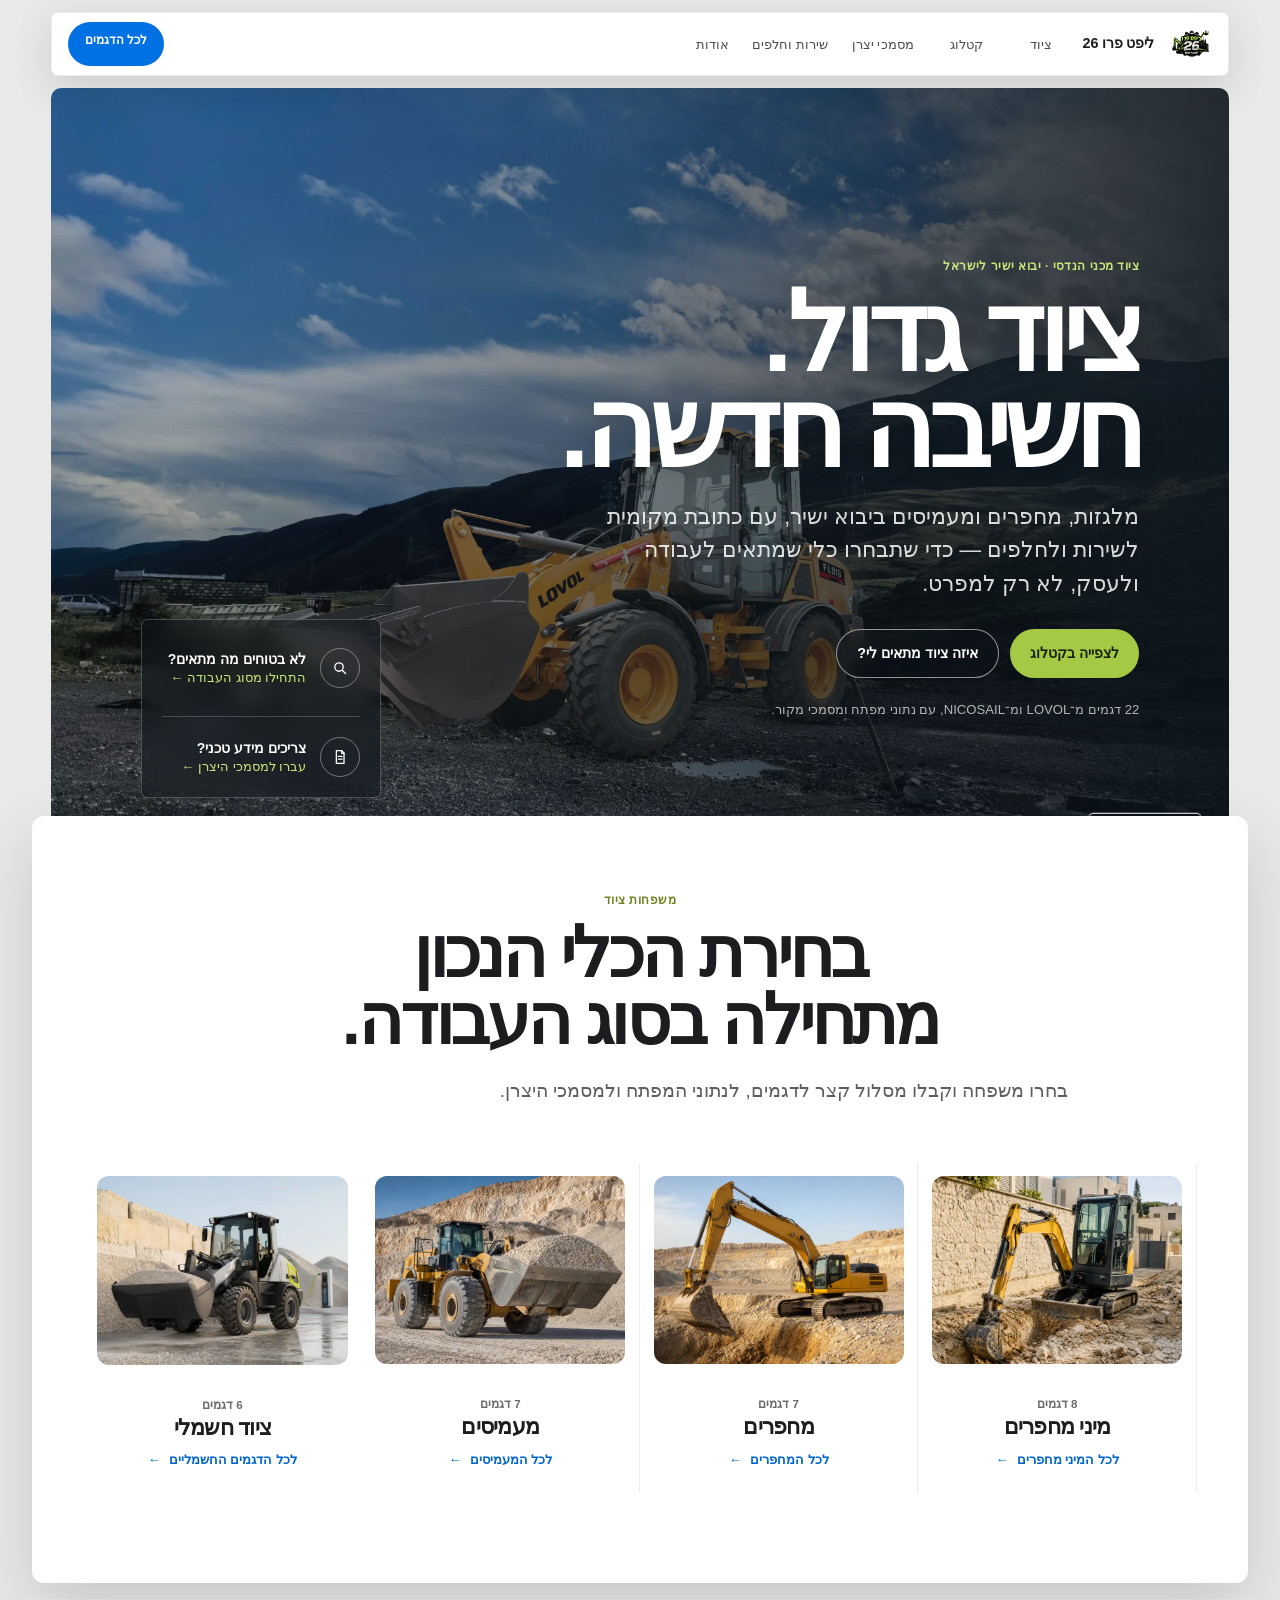
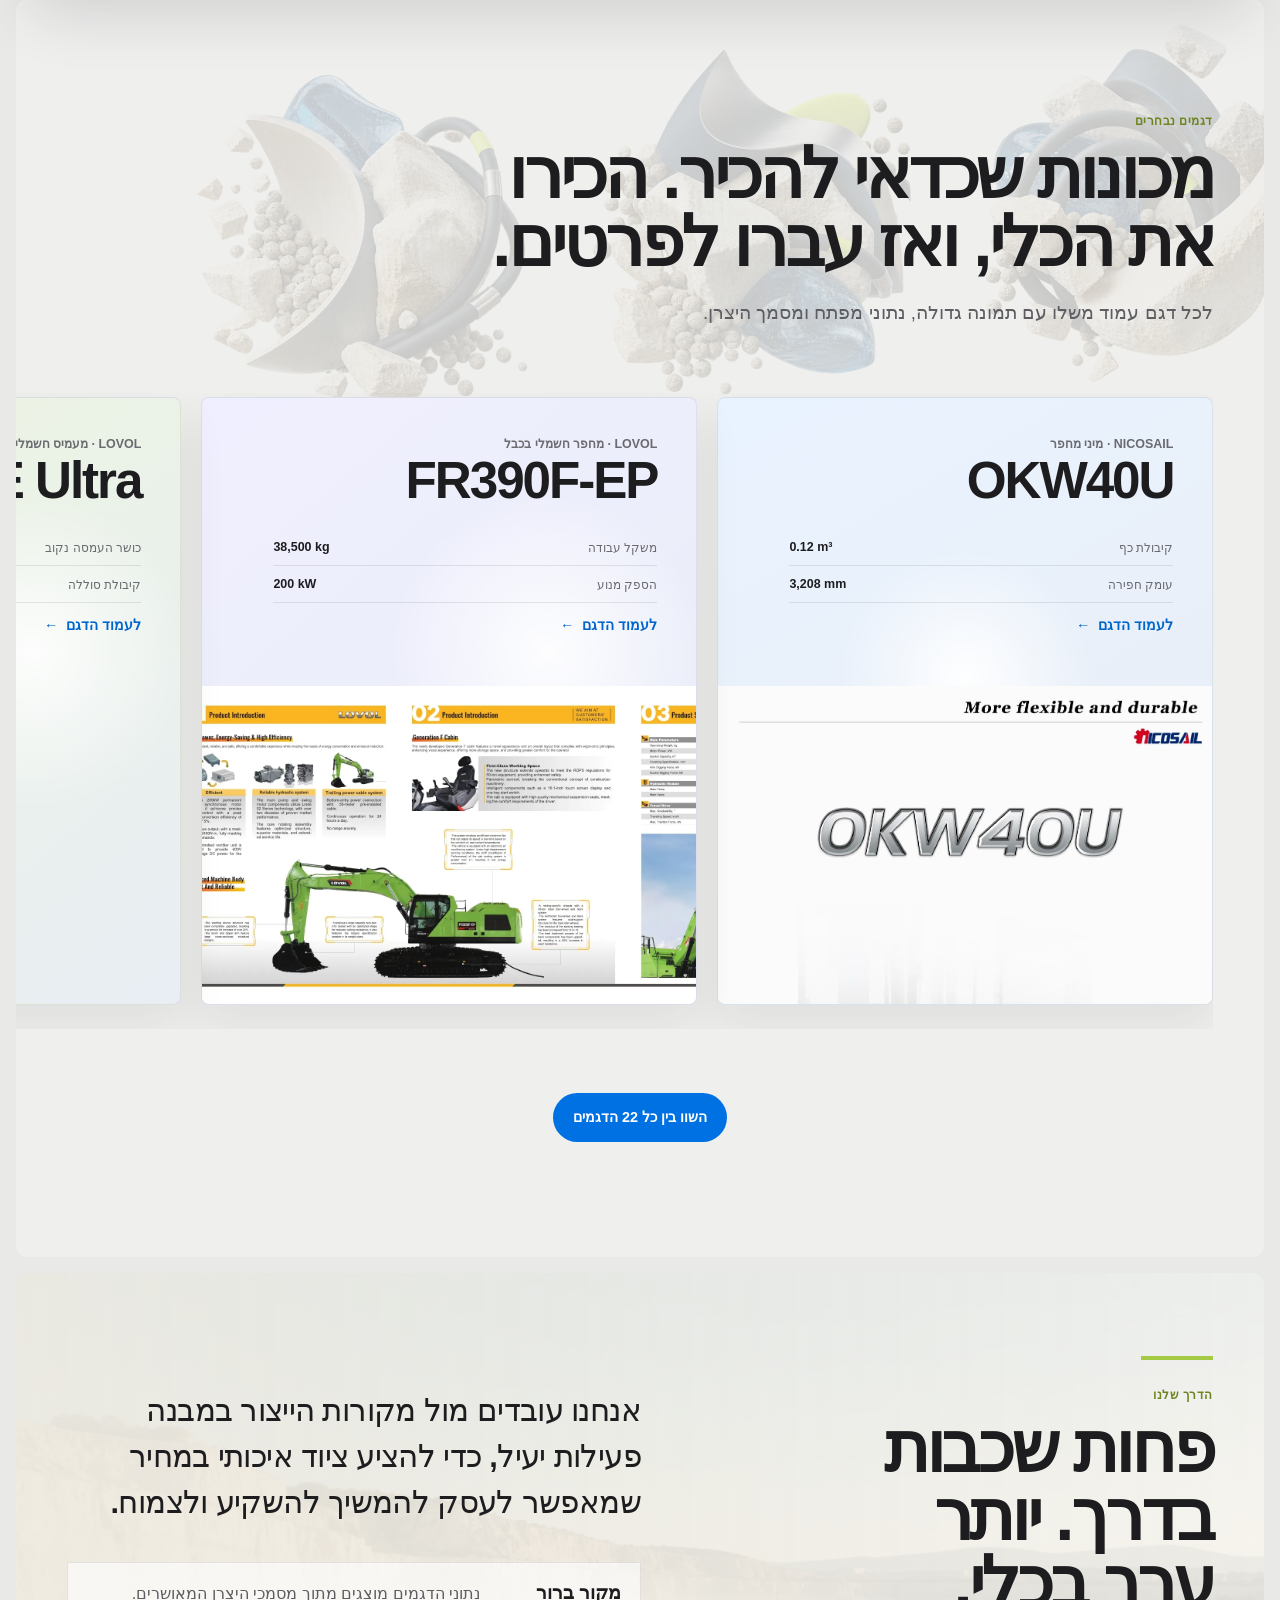
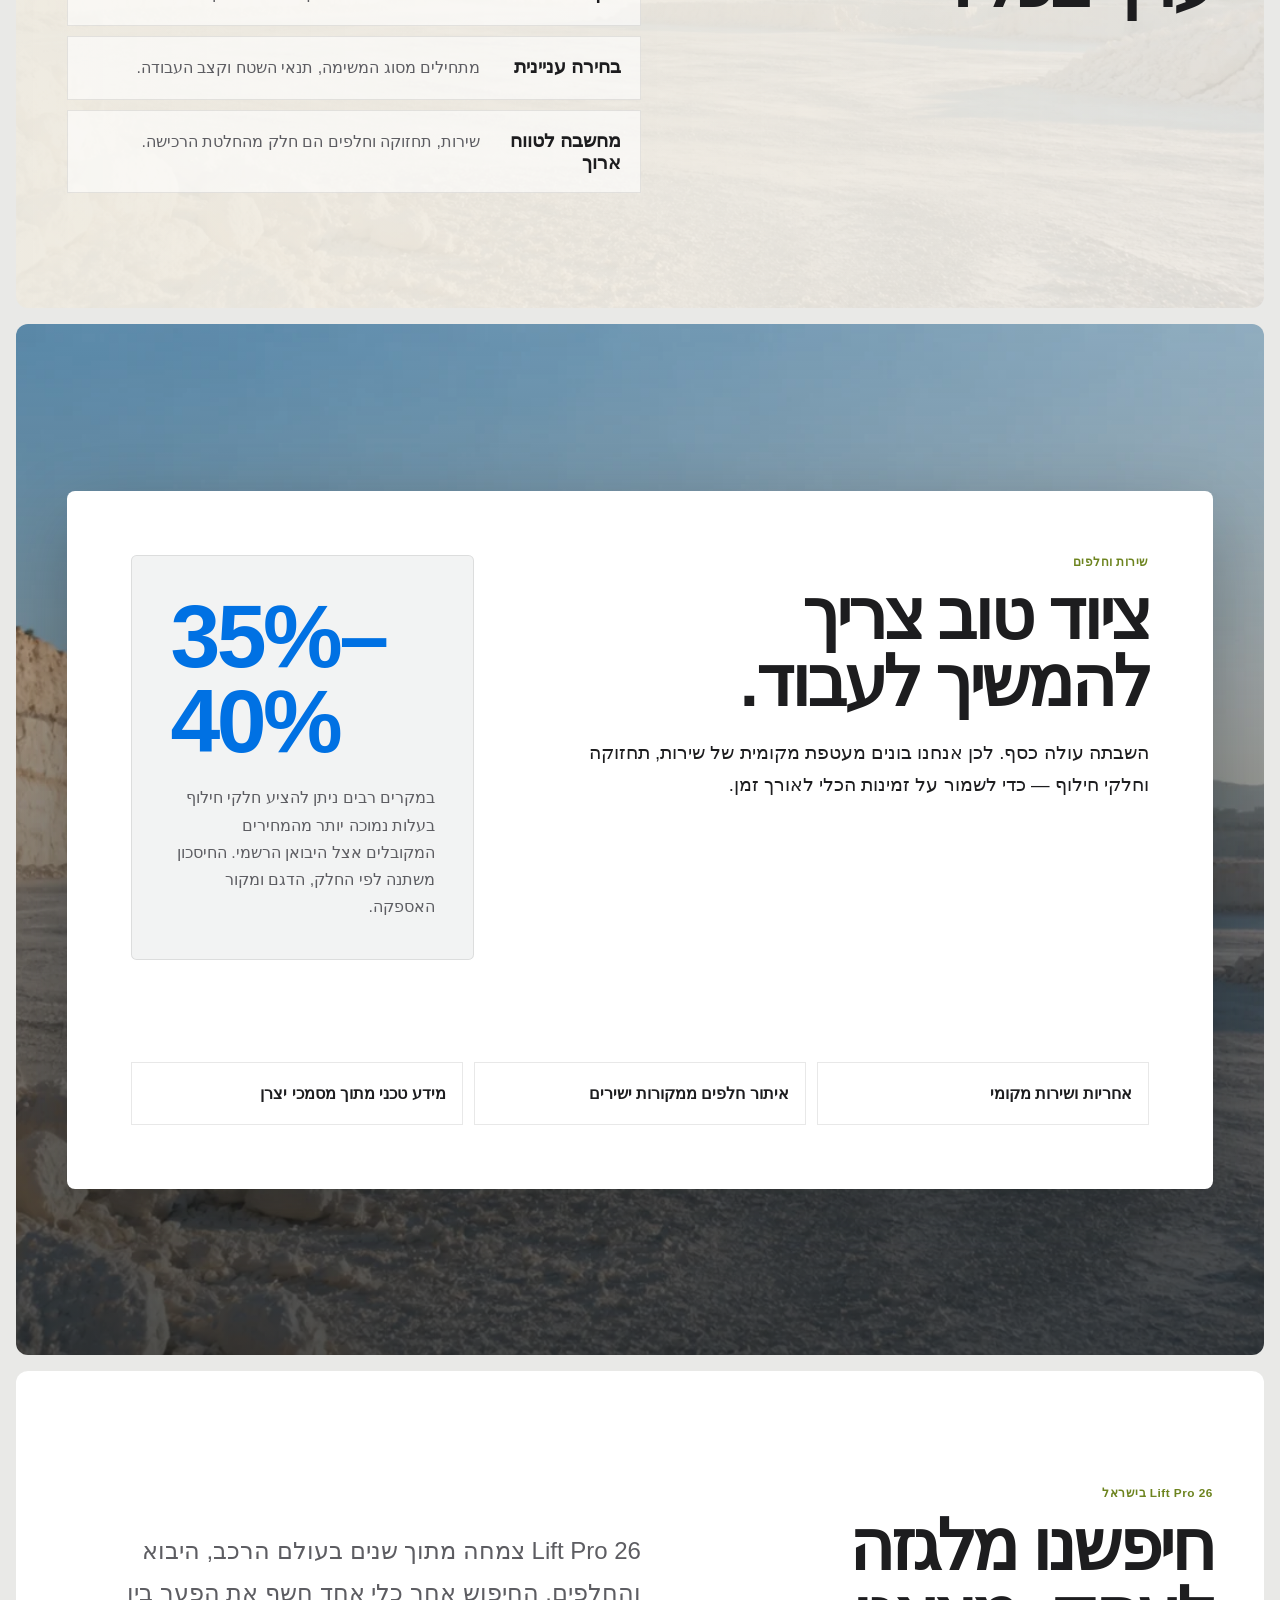
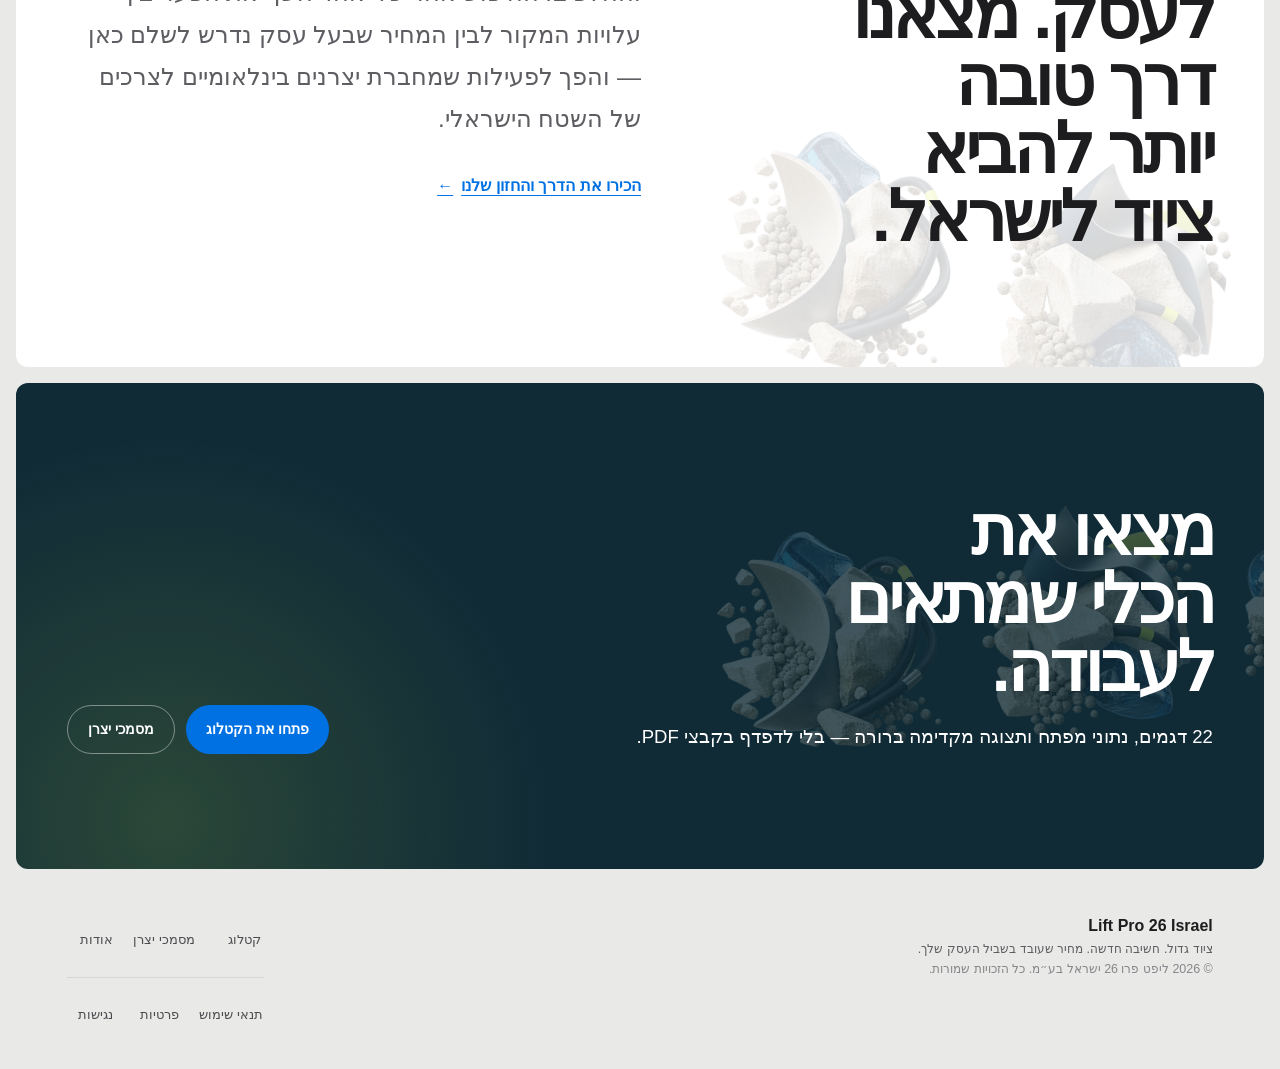
==== landing-site/index.html @ fb403330 "audit Hebrew copy across public site" ====
<!doctype html>
<html lang="he" dir="rtl">
  <head>
    <meta charset="utf-8" />
    <meta name="viewport" content="width=device-width, initial-scale=1" />
    <meta
      name="description"
      content="Lift Pro 26 Israel — יבוא ושיווק מלגזות, צמ״ה וציוד כבד במחיר תחרותי, עם אחריות, שירות וחלפים."
    />
    <meta name="theme-color" content="#f4f0e8" />
    <title>Lift Pro 26 Israel | ציוד גדול. חשיבה חדשה.</title>
    <link rel="icon" href="../assets/brand/lift-pro-26-logo-transparent.png" type="image/png" />
    <link rel="stylesheet" href="./styles.css?v=27" />
    <script type="module" src="./hero.js?v=6"></script>
  </head>
  <body data-active-theme="hero">
    <!--
      THESIS: verified equipment should feel understandable before it feels heavy; this refuses the category's dark industrial wall and scroll-trapped hero.
      OWN-WORLD: bright spatial fields, one complete machine, precise system type, calm depth, and translucent material only for navigation and focused detail.
      STORY: understand the offer, choose an equipment family, see ownership support, learn the company, then open a model or its manufacturer source.
      FIRST VIEWPORT: centered offer and actions above one large complete loader, with the floating RTL navigation anchored at the top-right reading origin.
      FORM: user-pinned Apple-style 2026 product page; seed key user-pinned-no-roll.
      FINISH: unreviewed and undocumented is unfinished; this build ends with the finish review, the verdict, and DESIGN.md
    -->
    <a class="skip-link" href="#main-content">דלגו לתוכן הראשי</a>

    <header class="site-header" data-site-header>
      <div class="header-inner">
        <button
          class="menu-toggle"
          type="button"
          aria-expanded="false"
          aria-controls="site-menu"
          aria-label="פתיחת תפריט"
          data-menu-toggle
        >
          <span></span><span></span><span></span>
        </button>
        <a class="brand" href="./index.html" aria-label="ליפט פרו 26 ישראל בע״מ — דף הבית">
          <img
            src="../assets/brand/lift-pro-26-logo-transparent.png"
            width="1635"
            height="962"
            alt=""
          />
          <span>ליפט פרו 26<small>ישראל בע״מ</small></span>
        </a>
        <nav class="site-menu" id="site-menu" aria-label="ניווט ראשי" data-site-menu>
          <a href="#equipment">ציוד</a>
          <a href="./catalogue/index.html">קטלוג</a>
          <a href="./documents/index.html">מסמכי יצרן</a>
          <a href="#service">שירות וחלפים</a>
          <a href="./about/index.html">אודות</a>
        </nav>
        <a class="header-action" href="./catalogue/index.html">לכל הדגמים</a>
      </div>
    </header>

    <main id="main-content">
      <section class="hero page-theme" aria-labelledby="hero-title" data-theme="hero" data-page-section>
        <div class="hero-inner">
          <div class="hero-copy reveal-group">
            <div class="hero-message">
              <p class="hero-kicker">ציוד מכני הנדסי · יבוא ישיר לישראל</p>
              <h1 id="hero-title">ציוד גדול. <span>חשיבה חדשה.</span></h1>
              <p class="hero-lead">
                מלגזות, מחפרים ומעמיסים ביבוא ישיר, עם כתובת מקומית לשירות ולחלפים —
                כדי שתבחרו כלי שמתאים לעבודה ולעסק, לא רק למפרט.
              </p>
              <div class="hero-actions">
                <a class="button" href="./catalogue/index.html">לצפייה בקטלוג</a>
                <a class="button button-secondary" href="#equipment">איזה ציוד מתאים לי?</a>
              </div>
              <p class="hero-source-note">22 דגמים מ־LOVOL ומ־NICOSAIL, עם נתוני מפתח ומסמכי מקור.</p>
            </div>
            <aside class="hero-help" aria-label="קיצורי דרך לבחירת ציוד">
              <a href="#equipment">
                <span class="hero-help-mark" aria-hidden="true">
                  <svg viewBox="0 0 24 24" focusable="false"><circle cx="10.5" cy="10.5" r="5.5"></circle><path d="m15 15 4 4"></path></svg>
                </span>
                <span><strong>לא בטוחים מה מתאים?</strong><small>התחילו מסוג העבודה <i aria-hidden="true">←</i></small></span>
              </a>
              <a href="./documents/index.html">
                <span class="hero-help-mark" aria-hidden="true">
                  <svg viewBox="0 0 24 24" focusable="false"><path d="M7 3.5h7l3 3V20H7z"></path><path d="M14 3.5V7h3M9.5 11h5M9.5 14.5h5"></path></svg>
                </span>
                <span><strong>צריכים מידע טכני?</strong><small>עברו למסמכי היצרן <i aria-hidden="true">←</i></small></span>
              </a>
            </aside>
          </div>

          <figure class="hero-visual reveal-group">
            <div class="hero-scene">
              <img
                class="hero-scene-photo"
                src="./assets/hero/lovol-fl918-quarry-catalogue.webp"
                width="1920"
                height="1440"
                alt="מעמיס אופני LOVOL FL918 באתר עבודה הררי"
              />
              <div class="hero-scene-label" aria-hidden="true">
                <span>מתוך קטלוג היצרן</span>
                <strong>LOVOL FL918</strong>
              </div>
            </div>
            <figcaption>
              <span>יבוא ישיר</span>
              <span>התאמה לצורך</span>
              <span>שירות מקומי</span>
            </figcaption>
          </figure>
        </div>
        <a class="scroll-cue" href="#equipment" aria-label="המשך לקטגוריות הציוד">
          <span>המשיכו לגלול</span><i aria-hidden="true">↓</i>
        </a>
      </section>

      <section
        class="page-section equipment-section page-theme"
        id="equipment"
        aria-labelledby="equipment-title"
        data-theme="equipment"
        data-page-section
      >
        <div class="section-inner">
          <div class="section-heading reveal-group">
            <p class="section-kicker">משפחות ציוד</p>
            <h2 id="equipment-title"><span>בחירת הכלי הנכון</span> מתחילה בסוג העבודה.</h2>
            <p>בחרו משפחה וקבלו מסלול קצר לדגמים, לנתוני המפתח ולמסמכי היצרן.</p>
          </div>

          <div class="equipment-grid">
            <a class="equipment-card reveal-group" href="./catalogue/index.html?filter=mini#models">
              <span class="equipment-card-copy"><small>8 דגמים</small><h3>מיני מחפרים</h3><p>חפירה ופיתוח במרחבים צפופים ובאתרים עירוניים.</p><span class="card-link-label">לכל המיני מחפרים <i aria-hidden="true">←</i></span></span>
              <span class="equipment-card-media"><img src="./assets/categories/mini-excavators-v1.webp" width="720" height="540" loading="lazy" decoding="async" alt="מיני מחפר קומפקטי בעבודת תשתית באתר עירוני" /></span>
            </a>
            <a class="equipment-card reveal-group" href="./catalogue/index.html?filter=excavator#models">
              <span class="equipment-card-copy"><small>7 דגמים</small><h3>מחפרים</h3><p>עבודות עפר, תשתית וחפירה בהיקפים שונים.</p><span class="card-link-label">לכל המחפרים <i aria-hidden="true">←</i></span></span>
              <span class="equipment-card-media"><img src="./assets/categories/excavators-v1.webp" width="720" height="540" loading="lazy" decoding="async" alt="מחפר זחלי בעבודת עפר באתר מחצבה" /></span>
            </a>
            <a class="equipment-card reveal-group" href="./catalogue/index.html?filter=loader#models">
              <span class="equipment-card-copy"><small>7 דגמים</small><h3>מעמיסים</h3><p>העמסה ושינוע באתרי עבודה, מחצבות ותשתיות.</p><span class="card-link-label">לכל המעמיסים <i aria-hidden="true">←</i></span></span>
              <span class="equipment-card-media"><img src="./assets/categories/wheel-loaders-v1.webp" width="720" height="540" loading="lazy" decoding="async" alt="מעמיס אופני נושא אגרגט במחצבת אבן" /></span>
            </a>
            <a class="equipment-card reveal-group" href="./catalogue/index.html?filter=electric#models">
              <span class="equipment-card-copy"><small>6 דגמים</small><h3>ציוד חשמלי</h3><p>מחפרים ומעמיסים חשמליים מתוך מסמכי היצרן.</p><span class="card-link-label">לכל הדגמים החשמליים <i aria-hidden="true">←</i></span></span>
              <span class="equipment-card-media"><img src="./assets/categories/electric-equipment-v1.webp" width="720" height="540" loading="lazy" decoding="async" alt="מעמיס חשמלי קומפקטי בחצר תעשייתית" /></span>
            </a>
          </div>
        </div>
      </section>

      <section
        class="page-section featured-section page-theme"
        id="featured"
        aria-labelledby="featured-title"
        data-theme="equipment"
        data-page-section
      >
        <div class="section-inner featured-inner">
          <div class="section-heading featured-heading reveal-group">
            <p class="section-kicker">דגמים נבחרים</p>
            <h2 id="featured-title"><span>מכונות שכדאי להכיר.</span> הכירו את הכלי, ואז עברו לפרטים.</h2>
            <p>לכל דגם עמוד משלו עם תמונה גדולה, נתוני מפתח ומסמך היצרן.</p>
          </div>

          <div class="featured-products">
            <article class="featured-product featured-product-portrait reveal-group">
              <div class="featured-copy">
                <p><bdi>NICOSAIL</bdi> · מיני מחפר</p>
                <h3><bdi>OKW40U</bdi></h3>
                <dl>
                  <div><dt>קיבולת כף</dt><dd dir="ltr">0.12 m³</dd></div>
                  <div><dt>עומק חפירה</dt><dd dir="ltr">3,208 mm</dd></div>
                </dl>
                <a href="./catalogue/product/index.html?model=okw40u">לעמוד הדגם <span aria-hidden="true">←</span></a>
              </div>
              <a class="featured-media" href="./catalogue/product/index.html?model=okw40u" tabindex="-1" aria-hidden="true">
                <img src="./assets/catalogue/okw40u.webp" width="1273" height="1800" loading="lazy" decoding="async" alt="" />
              </a>
            </article>

            <article class="featured-product featured-product-wide reveal-group">
              <div class="featured-copy">
                <p><bdi>LOVOL</bdi> · מחפר חשמלי בכבל</p>
                <h3><bdi>FR390F-EP</bdi></h3>
                <dl>
                  <div><dt>משקל עבודה</dt><dd dir="ltr">38,500 kg</dd></div>
                  <div><dt>הספק מנוע</dt><dd dir="ltr">200 kW</dd></div>
                </dl>
                <a href="./catalogue/product/index.html?model=fr390f-ep">לעמוד הדגם <span aria-hidden="true">←</span></a>
              </div>
              <a class="featured-media" href="./catalogue/product/index.html?model=fr390f-ep" tabindex="-1" aria-hidden="true">
                <img src="./assets/catalogue/fr390f-ep.webp" width="1800" height="824" loading="lazy" decoding="async" alt="" />
              </a>
            </article>

            <article class="featured-product featured-product-wide featured-product-electric reveal-group">
              <div class="featured-copy">
                <p><bdi>LOVOL</bdi> · מעמיס חשמלי</p>
                <h3><bdi>FL980-E Ultra</bdi></h3>
                <dl>
                  <div><dt>כושר העמסה נקוב</dt><dd dir="ltr">7,800 kg</dd></div>
                  <div><dt>קיבולת סוללה</dt><dd dir="ltr">421 kWh</dd></div>
                </dl>
                <a href="./catalogue/product/index.html?model=fl980-e-ultra">לעמוד הדגם <span aria-hidden="true">←</span></a>
              </div>
              <a class="featured-media" href="./catalogue/product/index.html?model=fl980-e-ultra" tabindex="-1" aria-hidden="true">
                <img src="./assets/catalogue/fl980-e-ultra.webp" width="1800" height="824" loading="lazy" decoding="async" alt="" />
              </a>
            </article>
          </div>

          <div class="featured-all reveal-group">
            <a class="button" href="./catalogue/index.html">השוו בין כל 22 הדגמים</a>
          </div>
        </div>
      </section>

      <section
        class="page-section value-section page-theme"
        id="value"
        aria-labelledby="value-title"
        data-theme="value"
        data-page-section
      >
        <div class="section-inner value-layout">
          <div class="section-heading reveal-group">
            <p class="section-kicker">הדרך שלנו</p>
            <h2 id="value-title">פחות שכבות בדרך. יותר ערך בכלי.</h2>
          </div>
          <div class="value-copy reveal-group">
            <p class="lead-quote">
              אנחנו עובדים מול מקורות הייצור במבנה פעילות יעיל, כדי להציע ציוד איכותי
              במחיר שמאפשר לעסק להמשיך להשקיע ולצמוח.
            </p>
            <div class="value-points">
              <article><h3>מקור ברור</h3><p>נתוני הדגמים מוצגים מתוך מסמכי היצרן המאושרים.</p></article>
              <article><h3>בחירה עניינית</h3><p>מתחילים מסוג המשימה, תנאי השטח וקצב העבודה.</p></article>
              <article><h3>מחשבה לטווח ארוך</h3><p>שירות, תחזוקה וחלפים הם חלק מהחלטת הרכישה.</p></article>
            </div>
          </div>
        </div>
      </section>

      <section
        class="page-section service-section page-theme"
        id="service"
        aria-labelledby="service-title"
        data-theme="service"
        data-page-section
      >
        <div class="section-inner service-layout">
          <div class="section-heading reveal-group">
            <p class="section-kicker">שירות וחלפים</p>
            <h2 id="service-title">ציוד טוב צריך להמשיך לעבוד.</h2>
            <p>
              השבתה עולה כסף. לכן אנחנו בונים מעטפת מקומית של שירות, תחזוקה וחלקי חילוף —
              כדי לשמור על זמינות הכלי לאורך זמן.
            </p>
          </div>
          <div class="service-proof reveal-group">
            <p class="proof-number" dir="ltr">35%–40%</p>
            <p>
              במקרים רבים ניתן להציע חלקי חילוף בעלות נמוכה יותר מהמחירים המקובלים אצל
              היבואן הרשמי. החיסכון משתנה לפי החלק, הדגם ומקור האספקה.
            </p>
          </div>
          <div class="service-list reveal-group">
            <p><strong>אחריות ושירות מקומי</strong></p>
            <p><strong>איתור חלפים ממקורות ישירים</strong></p>
            <p><strong>מידע טכני מתוך מסמכי יצרן</strong></p>
          </div>
        </div>
      </section>

      <section
        class="page-section about-preview page-theme"
        id="about"
        aria-labelledby="about-title"
        data-theme="about"
        data-page-section
      >
        <div class="section-inner about-preview-layout">
          <div class="section-heading reveal-group">
            <p class="section-kicker">Lift Pro 26 בישראל</p>
            <h2 id="about-title">חיפשנו מלגזה לעסק. מצאנו דרך טובה יותר להביא ציוד לישראל.</h2>
          </div>
          <div class="about-preview-copy reveal-group">
            <p>
              Lift Pro 26 צמחה מתוך שנים בעולם הרכב, היבוא והחלפים. החיפוש אחר כלי אחד
              חשף את הפער בין עלויות המקור לבין המחיר שבעל עסק נדרש לשלם כאן — והפך
              לפעילות שמחברת יצרנים בינלאומיים לצרכים של השטח הישראלי.
            </p>
            <a class="text-link" href="./about/index.html">הכירו את הדרך והחזון שלנו <span aria-hidden="true">←</span></a>
          </div>
        </div>
      </section>

      <section class="final-cta page-theme" aria-labelledby="final-title" data-theme="final" data-page-section>
        <div class="section-inner final-cta-inner reveal-group">
          <div>
            <h2 id="final-title">מצאו את הכלי שמתאים לעבודה.</h2>
            <p>22 דגמים, נתוני מפתח ותצוגה מקדימה ברורה — בלי לדפדף בקבצי PDF.</p>
          </div>
          <div class="final-actions">
            <a class="button" href="./catalogue/index.html">פתחו את הקטלוג</a>
            <a class="button button-secondary" href="./documents/index.html">מסמכי יצרן</a>
          </div>
        </div>
      </section>
    </main>

    <footer class="site-footer">
      <div class="footer-brand">
        <strong><bdi>Lift Pro 26 Israel</bdi></strong>
        <p>ציוד גדול. חשיבה חדשה. מחיר שעובד בשביל העסק שלך.</p>
        <p class="footer-meta">© <time datetime="2026">2026</time> ליפט פרו 26 ישראל בע״מ. כל הזכויות שמורות.</p>
      </div>
      <div class="footer-links">
        <nav aria-label="ניווט תחתון">
          <a href="./catalogue/index.html">קטלוג</a>
          <a href="./documents/index.html">מסמכי יצרן</a>
          <a href="./about/index.html">אודות</a>
        </nav>
        <nav aria-label="מידע משפטי ונגישות">
          <a href="./legal/index.html#terms">תנאי שימוש</a>
          <a href="./legal/index.html#privacy">פרטיות</a>
          <a href="./legal/index.html#accessibility">נגישות</a>
        </nav>
      </div>
    </footer>
  </body>
</html>
---- landing-site/styles.css ----
:root {
  color-scheme: light;
  --page: #f4f0e8;
  --surface: #fffdf8;
  --surface-soft: #e9e5dc;
  --ink: #152326;
  --ink-muted: #566164;
  --ink-subtle: #778083;
  --navy: #17313a;
  --navy-soft: #244852;
  --lime: #a4c944;
  --lime-strong: #c5e56f;
  --lime-ink: #172208;
  --border: #d3d0c7;
  --border-dark: #405860;
  --content-max: 80rem;
  --gutter: clamp(1rem, 4vw, 4rem);
  --radius: 1.15rem;
  --ease-out: cubic-bezier(0.16, 1, 0.3, 1);
  --ease-in-out: cubic-bezier(0.65, 0, 0.35, 1);
  font-family: -apple-system, BlinkMacSystemFont, "Segoe UI", Arial, sans-serif;
  background: var(--page);
  color: var(--ink);
  scroll-behavior: smooth;
}

* {
  box-sizing: border-box;
}

html,
body {
  min-width: 20rem;
  margin: 0;
  overflow-x: clip;
}

body {
  min-height: 100vh;
  background: var(--page);
  color: var(--ink);
  font-family: -apple-system, BlinkMacSystemFont, "Segoe UI", Arial, sans-serif;
  text-rendering: optimizeLegibility;
  transition: background-color 650ms var(--ease-in-out), color 650ms var(--ease-in-out);
}

button,
a,
input,
select {
  font: inherit;
  -webkit-tap-highlight-color: transparent;
}

a {
  color: inherit;
}

img {
  max-width: 100%;
}

:focus-visible {
  outline: 3px solid #668608;
  outline-offset: 4px;
}

::selection {
  background: rgba(164, 201, 68, 0.38);
}

.skip-link {
  position: fixed;
  inset-block-start: 0.75rem;
  inset-inline-start: 5.25rem;
  z-index: 999;
  display: inline-flex;
  min-height: 2.75rem;
  align-items: center;
  padding: 0.75rem 1rem;
  transform: translateY(-160%);
  border-radius: 0.7rem;
  background: var(--navy);
  color: #fff;
  font-weight: 800;
  text-decoration: none;
}

.skip-link:focus {
  transform: translateY(0);
}

.site-header {
  position: sticky;
  inset-block-start: 0;
  z-index: 100;
  border-block-end: 1px solid rgba(21, 35, 38, 0.12);
  background: rgba(244, 240, 232, 0.93);
  backdrop-filter: blur(18px);
}

.header-inner {
  position: relative;
  display: flex;
  width: min(calc(100% - 2 * var(--gutter)), var(--content-max));
  min-height: 4.75rem;
  margin-inline: auto;
  align-items: center;
  gap: clamp(1rem, 2.4vw, 2.5rem);
}

.brand {
  display: inline-flex;
  min-height: 3rem;
  flex: none;
  align-items: center;
  gap: 0.65rem;
  text-decoration: none;
}

.brand img {
  display: block;
  width: 4.6rem;
  height: auto;
}

.brand > span {
  display: grid;
  color: var(--ink);
  font-size: 1rem;
  font-weight: 850;
  letter-spacing: -0.02em;
  line-height: 1.05;
}

.brand small {
  margin-block-start: 0.2rem;
  color: var(--ink-muted);
  font-size: 0.66rem;
  font-weight: 600;
}

.site-menu {
  display: flex;
  align-items: center;
  gap: clamp(0.85rem, 1.8vw, 1.7rem);
}

.site-menu a,
.site-footer a {
  color: var(--ink-muted);
  font-size: 0.88rem;
  font-weight: 680;
  text-decoration: none;
  transition: color 180ms ease;
}

.site-menu a:hover,
.site-menu a[aria-current="page"],
.site-footer a:hover {
  color: var(--ink);
}

.header-action {
  min-height: 2.7rem;
  margin-inline-start: auto;
  padding: 0.65rem 1rem;
  border: 1px solid var(--ink);
  border-radius: 999px;
  color: var(--ink);
  font-size: 0.82rem;
  font-weight: 800;
  text-decoration: none;
}

.menu-toggle {
  display: none;
  width: 2.8rem;
  height: 2.8rem;
  padding: 0.65rem;
  border: 1px solid var(--border);
  border-radius: 0.75rem;
  background: var(--surface);
  cursor: pointer;
}

.menu-toggle span {
  display: block;
  width: 100%;
  height: 2px;
  margin: 4px 0;
  border-radius: 999px;
  background: var(--ink);
  transition: transform 180ms ease, opacity 180ms ease;
}

.menu-toggle[aria-expanded="true"] span:nth-child(1) {
  transform: translateY(6px) rotate(45deg);
}

.menu-toggle[aria-expanded="true"] span:nth-child(2) {
  opacity: 0;
}

.menu-toggle[aria-expanded="true"] span:nth-child(3) {
  transform: translateY(-6px) rotate(-45deg);
}

.hero {
  position: relative;
  display: grid;
  min-height: calc(100svh - 4.75rem);
  align-content: center;
  padding: clamp(3rem, 7vw, 6.5rem) var(--gutter) clamp(4.5rem, 8vw, 7rem);
  background:
    radial-gradient(circle at 16% 32%, rgba(164, 201, 68, 0.18), transparent 28%),
    linear-gradient(135deg, #f7f3ea 0%, #eee9df 100%);
}

.hero-inner {
  display: grid;
  width: min(100%, var(--content-max));
  margin-inline: auto;
  align-items: center;
  grid-template-columns: minmax(0, 0.92fr) minmax(0, 1.08fr);
  gap: clamp(2.5rem, 6vw, 6rem);
}

.eyebrow {
  margin: 0 0 1rem;
  color: #56710b;
  font-size: 0.76rem;
  font-weight: 850;
  letter-spacing: 0.04em;
  text-transform: uppercase;
}

.hero h1 {
  max-width: 9ch;
  margin: 0;
  color: var(--ink);
  font-size: clamp(3.35rem, 7vw, 6rem);
  font-weight: 880;
  letter-spacing: -0.04em;
  line-height: 0.91;
}

.hero h1 span {
  color: var(--navy-soft);
}

.hero-lead {
  max-width: 39rem;
  margin: 1.5rem 0 0;
  color: var(--ink-muted);
  font-size: clamp(1.05rem, 1.6vw, 1.28rem);
  line-height: 1.72;
}

.hero-actions,
.final-actions {
  display: flex;
  flex-wrap: wrap;
  gap: 0.7rem;
  margin-block-start: 1.8rem;
}

.button {
  display: inline-flex;
  min-height: 3rem;
  align-items: center;
  justify-content: center;
  padding: 0.75rem 1.2rem;
  border: 1px solid var(--navy);
  border-radius: 0.8rem;
  background: var(--navy);
  color: #fff;
  font-weight: 800;
  line-height: 1;
  text-decoration: none;
  box-shadow: none;
  transition: transform 150ms ease, background-color 180ms ease, color 180ms ease;
}

.button:hover {
  background: var(--navy-soft);
}

.button:active {
  transform: translateY(1px);
}

.button-secondary {
  background: transparent;
  color: var(--navy);
}

.button-secondary:hover {
  background: rgba(23, 49, 58, 0.07);
}

.button-small {
  min-height: 2.65rem;
  padding: 0.65rem 0.95rem;
  border-radius: 0.7rem;
  font-size: 0.82rem;
}

.hero-proof {
  display: grid;
  margin: 2rem 0 0;
  padding: 1.25rem 0 0;
  border-block-start: 1px solid var(--border);
  grid-template-columns: repeat(3, 1fr);
  gap: 1rem;
  list-style: none;
}

.hero-proof li {
  display: grid;
  gap: 0.2rem;
}

.hero-proof strong {
  color: var(--ink);
  font-size: 1.45rem;
  font-weight: 850;
}

.hero-proof span {
  color: var(--ink-muted);
  font-size: 0.75rem;
  line-height: 1.4;
}

.hero-visual {
  margin: 0;
}

.hero-visual figcaption {
  display: flex;
  justify-content: space-between;
  gap: 0.7rem;
  padding: 0.85rem 0.2rem 0;
  color: var(--ink-muted);
  font-size: 0.75rem;
  font-weight: 700;
}

.hero-visual figcaption span::before {
  display: inline-block;
  width: 0.45rem;
  height: 0.45rem;
  margin-inline-end: 0.45rem;
  border-radius: 50%;
  background: var(--lime);
  content: "";
}

.scroll-cue {
  position: absolute;
  inset-block-end: 1.35rem;
  inset-inline-start: 50%;
  display: inline-flex;
  align-items: center;
  gap: 0.5rem;
  transform: translateX(-50%);
  color: var(--ink-muted);
  font-size: 0.75rem;
  font-weight: 700;
  text-decoration: none;
}

.scroll-cue i {
  font-size: 1rem;
  font-style: normal;
}

.page-section,
.final-cta {
  padding: clamp(4.5rem, 9vw, 8rem) var(--gutter);
}

.section-inner,
.site-footer {
  width: min(100%, var(--content-max));
  margin-inline: auto;
}

.section-heading {
  max-width: 48rem;
}

.section-heading h2,
.final-cta h2,
.inner-hero h1 {
  margin: 0;
  text-wrap: balance;
  color: var(--ink);
  font-size: clamp(2.45rem, 5.4vw, 5rem);
  font-weight: 860;
  letter-spacing: -0.045em;
  line-height: 0.98;
}

.section-heading > p:last-child,
.final-cta p,
.inner-hero p {
  max-width: 46rem;
  margin: 1.25rem 0 0;
  color: var(--ink-muted);
  font-size: clamp(1rem, 1.5vw, 1.16rem);
  line-height: 1.75;
}

.equipment-section {
  background: var(--surface);
}

.equipment-grid {
  display: grid;
  margin-block-start: clamp(2.5rem, 5vw, 4.5rem);
  border-block-start: 1px solid var(--border);
  grid-template-columns: repeat(2, minmax(0, 1fr));
}

.equipment-card {
  position: relative;
  display: grid;
  min-height: 12rem;
  padding: clamp(1.35rem, 3vw, 2.4rem);
  border-block-end: 1px solid var(--border);
  grid-template-columns: auto 1fr auto;
  align-items: start;
  gap: 1.2rem;
  text-decoration: none;
  transition: background-color 180ms ease;
}

.equipment-card:nth-child(odd) {
  border-inline-end: 1px solid var(--border);
}

.equipment-card:hover {
  background: #f5f2eb;
}

.equipment-code {
  color: #77941f;
  font-size: 0.72rem;
  font-weight: 850;
}

.equipment-card h3 {
  margin: 0;
  font-size: clamp(1.35rem, 2.5vw, 2rem);
  letter-spacing: -0.025em;
}

.equipment-card p {
  max-width: 29rem;
  margin: 0.55rem 0 0;
  color: var(--ink-muted);
  line-height: 1.55;
}

.card-arrow {
  color: var(--ink-muted);
  font-size: 1.25rem;
}

.value-section {
  background: #e7eadf;
}

.value-layout,
.service-layout,
.about-preview-layout {
  display: grid;
  grid-template-columns: minmax(0, 0.9fr) minmax(0, 1.1fr);
  gap: clamp(2.5rem, 8vw, 8rem);
}

.lead-quote {
  margin: 0;
  color: var(--ink);
  font-size: clamp(1.35rem, 2.4vw, 2rem);
  font-weight: 650;
  line-height: 1.5;
}

.value-points {
  display: grid;
  margin-block-start: 2.25rem;
  border-block-start: 1px solid rgba(21, 35, 38, 0.2);
}

.value-points article {
  display: grid;
  padding-block: 1.15rem;
  border-block-end: 1px solid rgba(21, 35, 38, 0.2);
  grid-template-columns: 2rem 8rem 1fr;
  gap: 0.8rem;
  align-items: baseline;
}

.value-points article > strong {
  color: #6d841f;
  font-size: 0.7rem;
}

.value-points h3,
.value-points p {
  margin: 0;
}

.value-points p {
  color: var(--ink-muted);
  line-height: 1.55;
}

.service-section {
  background: var(--navy);
  color: #fff;
}

.service-section .section-heading h2,
.service-section .section-heading > p:last-child,
.service-section .eyebrow {
  color: #fff;
}

.service-section .section-heading > p:last-child {
  color: #cbd6d8;
}

.service-layout {
  grid-template-columns: minmax(0, 1fr) minmax(16rem, 0.6fr);
}

.service-proof {
  align-self: start;
  padding: clamp(1.5rem, 3vw, 2.5rem);
  border: 1px solid var(--border-dark);
  border-radius: var(--radius);
  background: rgba(255, 255, 255, 0.035);
}

.proof-number {
  margin: 0;
  color: var(--lime-strong);
  font-size: clamp(3.5rem, 7vw, 6.5rem);
  font-weight: 860;
  letter-spacing: -0.04em;
  line-height: 0.95;
}

.service-proof > p:last-child {
  margin: 1.25rem 0 0;
  color: #d5dfe1;
  line-height: 1.7;
}

.service-list {
  grid-column: 1 / -1;
  display: grid;
  border-block-start: 1px solid var(--border-dark);
  grid-template-columns: repeat(3, 1fr);
}

.service-list p {
  display: grid;
  margin: 0;
  padding: 1.3rem 1rem;
  border-block-end: 1px solid var(--border-dark);
  gap: 0.5rem;
}

.service-list p + p {
  border-inline-start: 1px solid var(--border-dark);
}

.service-list span {
  color: var(--lime-strong);
  font-size: 0.7rem;
}

.about-preview {
  background: #f2ede4;
}

.about-preview-copy > p {
  margin: 0;
  color: var(--ink-muted);
  font-size: clamp(1.15rem, 2vw, 1.5rem);
  line-height: 1.75;
}

.text-link {
  display: inline-flex;
  min-height: 2.75rem;
  margin-block-start: 1.5rem;
  align-items: center;
  gap: 0.5rem;
  color: var(--navy);
  font-weight: 850;
  text-underline-offset: 0.25rem;
}

.final-cta {
  background: var(--surface);
}

.final-cta-inner {
  display: flex;
  align-items: end;
  justify-content: space-between;
  gap: 2rem;
}

.final-cta h2 {
  max-width: 12ch;
}

.site-footer {
  display: flex;
  padding: 2rem var(--gutter);
  border-block-start: 1px solid var(--border);
  align-items: center;
  justify-content: space-between;
  gap: 2rem;
}

.site-footer p {
  margin: 0.35rem 0 0;
  color: var(--ink-muted);
  font-size: 0.78rem;
}

.site-footer nav {
  display: flex;
  gap: 1.25rem;
}

/* Shared inner-page foundation. */

.inner-page {
  background: #f7f4ed;
}

.inner-hero {
  padding: clamp(4rem, 8vw, 7rem) var(--gutter) clamp(3rem, 6vw, 5rem);
  border-block-end: 1px solid var(--border);
}

.inner-hero > div,
.inner-content {
  width: min(100%, var(--content-max));
  margin-inline: auto;
}

.inner-hero h1 {
  max-width: 13ch;
}

.inner-content {
  padding-block: clamp(3.5rem, 7vw, 6.5rem);
}

.story-grid {
  display: grid;
  grid-template-columns: minmax(0, 0.7fr) minmax(0, 1.3fr);
  gap: clamp(2rem, 7vw, 7rem);
}

.story-grid + .story-grid {
  margin-block-start: 5rem;
  padding-block-start: 5rem;
  border-block-start: 1px solid var(--border);
}

.story-grid h2 {
  margin: 0;
  font-size: clamp(2rem, 3.5vw, 3.5rem);
  letter-spacing: -0.035em;
  line-height: 1;
}

.story-copy {
  display: grid;
  gap: 1rem;
}

.story-copy p {
  max-width: 52rem;
  margin: 0;
  color: var(--ink-muted);
  font-size: 1.08rem;
  line-height: 1.8;
}

.story-copy blockquote {
  margin: 1rem 0 0;
  padding: 1.5rem;
  border: 0;
  background: var(--surface);
  color: var(--ink);
  font-size: 1.25rem;
  font-weight: 700;
  line-height: 1.55;
}

.document-list {
  display: grid;
  grid-template-columns: repeat(2, minmax(0, 1fr));
  gap: 1rem;
}

.document-card {
  display: grid;
  min-height: 11rem;
  padding: 1.35rem;
  border: 1px solid var(--border);
  border-radius: 1rem;
  background: var(--surface);
  grid-template-rows: auto auto 1fr auto;
  text-decoration: none;
  transition: border-color 180ms ease, transform 180ms ease;
}

.document-card img {
  width: 100%;
  height: auto;
  aspect-ratio: 8 / 3;
  border-radius: 0.7rem;
  object-fit: cover;
}

.document-card:hover {
  border-color: var(--navy);
  transform: translateY(-2px);
}

.document-card small {
  color: #657b12;
  font-weight: 850;
}

.document-card strong {
  margin-block-start: 0.8rem;
  font-size: 1.15rem;
}

.document-card span {
  margin-block-start: 1rem;
  color: var(--ink-muted);
  font-size: 0.82rem;
}

.motion-ready .reveal-group {
  opacity: 0;
  transform: translateY(16px);
}

.motion-ready .reveal-group.is-visible {
  opacity: 1;
  transform: translateY(0);
  transition: opacity 520ms var(--ease-out), transform 520ms var(--ease-out);
}

@media (max-width: 64rem) {
  .header-action {
    display: none;
  }

  .hero-inner {
    gap: 2.5rem;
  }

  .service-layout {
    grid-template-columns: 1fr 0.8fr;
  }
}

@media (max-width: 47.99rem) {
  .header-inner {
    min-height: 4.25rem;
  }

  .menu-toggle {
    display: block;
    order: -1;
  }

  .brand {
    margin-inline-end: 0;
  }

  .brand img {
    width: 3.9rem;
  }

  .site-menu {
    position: absolute;
    inset-block-start: calc(100% + 0.5rem);
    inset-inline: 0;
    display: grid;
    padding: 0.55rem;
    border: 1px solid var(--border);
    border-radius: 1rem;
    background: var(--surface);
    box-shadow: 0 1.2rem 2.8rem rgba(21, 35, 38, 0.15);
    opacity: 0;
    pointer-events: none;
    transform: translateY(-0.5rem);
    transition: opacity 160ms ease, transform 160ms var(--ease-out);
  }

  .site-menu.is-open {
    opacity: 1;
    pointer-events: auto;
    transform: translateY(0);
  }

  .site-menu a {
    min-height: 3rem;
    padding: 0.75rem 0.9rem;
    border-radius: 0.7rem;
  }

  .site-menu a:hover,
  .site-menu a:focus-visible {
    background: #f0ece4;
  }

  .hero {
    min-height: auto;
    padding-block: 3.25rem 4rem;
  }

  .hero-inner,
  .value-layout,
  .service-layout,
  .about-preview-layout,
  .story-grid {
    grid-template-columns: 1fr;
  }

  .hero h1 {
    font-size: clamp(3.2rem, 16vw, 5rem);
  }

  .hero-visual {
    grid-row: 1;
  }

  .hero-visual figcaption,
  .scroll-cue {
    display: none;
  }

  .hero-proof {
    gap: 0.6rem;
  }

  .hero-proof strong {
    font-size: 1.2rem;
  }

  .equipment-grid,
  .service-list,
  .document-list {
    grid-template-columns: 1fr;
  }

  .equipment-card:nth-child(odd),
  .service-list p + p {
    border-inline-end: 0;
    border-inline-start: 0;
  }

  .equipment-card {
    min-height: auto;
    padding-inline: 0;
  }

  .value-points article {
    grid-template-columns: 2rem 1fr;
  }

  .value-points article p {
    grid-column: 2;
  }

  .service-proof {
    margin-block-start: 0;
  }

  .final-cta-inner,
  .site-footer {
    align-items: stretch;
    flex-direction: column;
  }

  .final-actions .button {
    flex: 1 1 100%;
  }

  .site-footer {
    padding-inline: var(--gutter);
  }

  .site-footer nav {
    flex-wrap: wrap;
  }

  .site-footer nav a {
    display: inline-flex;
    min-height: 2.75rem;
    align-items: center;
  }

  .story-grid + .story-grid {
    margin-block-start: 3.5rem;
    padding-block-start: 3.5rem;
  }
}

@media (max-width: 24rem) {
  .hero-actions .button {
    width: 100%;
  }

  .hero-proof span {
    font-size: 0.68rem;
  }

  .equipment-card {
    gap: 0.75rem;
  }

  .brand > span {
    font-size: 0.9rem;
  }
}

@media (prefers-reduced-motion: reduce) {
  :root {
    scroll-behavior: auto;
  }

  *,
  *::before,
  *::after {
    animation-duration: 0.01ms !important;
    animation-iteration-count: 1 !important;
    scroll-behavior: auto !important;
    transition-duration: 0.01ms !important;
  }

  .reveal-group {
    opacity: 1 !important;
    transform: none !important;
  }
}

/* 2026 product direction: quiet spatial hierarchy, fluid glass and product-first composition. */

:root {
  --page: #f5f5f7;
  --surface: rgba(255, 255, 255, 0.82);
  --surface-soft: #ececf0;
  --ink: #1d1d1f;
  --ink-muted: #5d5d62;
  --ink-subtle: #86868b;
  --navy: #0071e3;
  --navy-soft: #2997ff;
  --lime: #a4c944;
  --lime-strong: #c9e879;
  --lime-ink: #172208;
  --border: rgba(29, 29, 31, 0.09);
  --border-dark: rgba(255, 255, 255, 0.18);
  --radius: 2rem;
  --ease-out: cubic-bezier(0.16, 1, 0.3, 1);
  --ease-in-out: cubic-bezier(0.65, 0, 0.35, 1);
  font-family: -apple-system, BlinkMacSystemFont, "Segoe UI", Arial, sans-serif;
  font-optical-sizing: auto;
}

body {
  background:
    radial-gradient(circle at 5% 8%, rgba(121, 179, 255, 0.14), transparent 27rem),
    radial-gradient(circle at 92% 21%, rgba(192, 225, 125, 0.13), transparent 25rem),
    var(--page);
  color: var(--ink);
  font-family: -apple-system, BlinkMacSystemFont, "Segoe UI", Arial, sans-serif;
}

:focus-visible {
  outline-color: #0071e3;
  outline-offset: 3px;
}

.site-header {
  inset-block-start: 0.7rem;
  padding-inline: var(--gutter);
  border: 0;
  background: transparent;
  backdrop-filter: none;
}

.header-inner {
  width: min(100%, 73rem);
  min-height: 3.85rem;
  padding: 0.35rem 0.5rem 0.35rem 0.85rem;
  border: 1px solid rgba(255, 255, 255, 0.7);
  border-radius: 999px;
  background: rgba(255, 255, 255, 0.68);
  box-shadow:
    0 0.8rem 2.4rem rgba(37, 43, 52, 0.1),
    inset 0 1px 0 rgba(255, 255, 255, 0.92);
  backdrop-filter: blur(24px) saturate(180%);
}

.brand {
  min-height: 2.8rem;
}

.brand img {
  width: 3.45rem;
}

.brand > span {
  font-size: 0.9rem;
  font-weight: 720;
  letter-spacing: -0.015em;
}

.brand small {
  display: none;
}

.site-menu a,
.site-footer a {
  display: inline-flex;
  min-width: 2.875rem;
  min-height: 2.875rem;
  align-items: center;
  color: #4c4c50;
  font-size: 0.82rem;
  font-weight: 540;
  letter-spacing: 0.005em;
}

.site-menu a:hover,
.site-menu a[aria-current="page"] {
  color: #000;
}

.header-action {
  min-height: 2.75rem;
  padding-inline: 1.05rem;
  border: 0;
  background: var(--navy);
  color: #fff;
  font-size: 0.78rem;
  font-weight: 650;
  transition: transform 100ms ease-out, background-color 180ms ease;
}

.header-action:hover {
  background: #0077ed;
}

.header-action:active,
.button:active,
.menu-toggle:active,
.document-card:active,
.equipment-card:active {
  transform: scale(0.97);
  transition-duration: 80ms;
}

.menu-toggle {
  border-color: rgba(29, 29, 31, 0.08);
  border-radius: 50%;
  background: rgba(255, 255, 255, 0.7);
}

.hero {
  display: block;
  min-height: auto;
  padding: clamp(5.25rem, 7vw, 6rem) var(--gutter) clamp(1.5rem, 3vw, 2.5rem);
  background: transparent;
}

.hero-inner {
  width: min(100%, 80rem);
  min-width: 0;
  grid-template-columns: 1fr;
  align-items: stretch;
  gap: clamp(2rem, 4vw, 3.5rem);
}

.hero-copy,
.hero-visual {
  min-width: 0;
}

.hero-copy {
  display: grid;
  grid-template-columns: minmax(0, 1fr) minmax(15rem, 0.34fr);
  align-items: end;
  gap: clamp(2rem, 7vw, 7rem);
}

.hero-message {
  display: grid;
  justify-items: start;
  text-align: start;
}

.eyebrow {
  margin-block-end: 0.75rem;
  color: #6d841f;
  font-size: 0.74rem;
  font-weight: 680;
  letter-spacing: 0.02em;
  text-transform: none;
}

.hero h1 {
  max-width: 13ch;
  font-size: clamp(4.25rem, 7vw, 6rem);
  font-weight: 730;
  letter-spacing: -0.04em;
  line-height: 0.96;
}

.hero h1 span {
  color: #6e6e73;
}

.hero-lead {
  max-width: 35rem;
  margin-block-start: 1.4rem;
  color: var(--ink-muted);
  font-size: clamp(1.1rem, 1.8vw, 1.35rem);
  line-height: 1.55;
}

.hero-actions,
.final-actions {
  justify-content: center;
}

.hero-copy .hero-actions {
  justify-content: flex-start;
}

.button {
  min-height: 3.05rem;
  padding: 0.72rem 1.25rem;
  border: 0;
  border-radius: 999px;
  background: var(--navy);
  color: #fff;
  font-size: 0.9rem;
  font-weight: 620;
  box-shadow: none;
  transition: transform 100ms ease-out, background-color 180ms ease, box-shadow 180ms ease;
}

.button:hover {
  background: #0077ed;
  box-shadow: 0 0.5rem 1.4rem rgba(0, 113, 227, 0.2);
}

.button-secondary {
  border: 1px solid rgba(0, 113, 227, 0.35);
  background: rgba(255, 255, 255, 0.48);
  color: var(--navy);
  backdrop-filter: blur(14px) saturate(160%);
}

.button-secondary:hover {
  background: rgba(255, 255, 255, 0.82);
}

.hero-visual {
  display: grid;
  justify-items: center;
}

.hero-scene {
  position: relative;
  width: 100%;
  height: clamp(24rem, 36vw, 31rem);
  overflow: hidden;
  border-radius: clamp(1.6rem, 3vw, 2.75rem);
  background: #dfe8ed;
  box-shadow: 0 1.6rem 4rem rgba(35, 42, 50, 0.16), inset 0 1px 0 rgba(255, 255, 255, 0.7);
  isolation: isolate;
}

.hero-scene::after {
  position: absolute;
  inset: 0;
  z-index: -1;
  background:
    linear-gradient(180deg, rgba(18, 32, 43, 0.02) 38%, rgba(18, 25, 30, 0.2) 100%),
    linear-gradient(90deg, rgba(255, 255, 255, 0.12), transparent 45%);
  content: "";
}

.hero-scene-photo {
  position: absolute;
  inset: 0;
  z-index: -2;
  display: block;
  width: 100%;
  height: 100%;
  object-fit: cover;
  object-position: center 54%;
}

.hero-scene-label {
  position: absolute;
  inset-block-start: clamp(1rem, 2.5vw, 1.7rem);
  inset-inline-start: clamp(1rem, 2.5vw, 1.7rem);
  z-index: 2;
  display: grid;
  padding: 0.72rem 0.9rem;
  border: 1px solid rgba(255, 255, 255, 0.58);
  border-radius: 1rem;
  background: rgba(255, 255, 255, 0.42);
  color: #202124;
  gap: 0.12rem;
  text-align: start;
  backdrop-filter: blur(18px) saturate(150%);
  box-shadow: inset 0 1px 0 rgba(255, 255, 255, 0.78);
}

.hero-scene-label span {
  font-size: 0.7rem;
  font-weight: 680;
}

.hero-scene-label strong {
  font-size: 0.66rem;
  font-weight: 520;
}

.hero-visual figcaption {
  width: min(100%, 42rem);
  z-index: 1;
  margin-block-start: -1.45rem;
  padding: 0.6rem 1.1rem;
  border: 1px solid rgba(255, 255, 255, 0.75);
  border-radius: 999px;
  background: rgba(255, 255, 255, 0.55);
  color: #47474c;
  font-weight: 570;
  backdrop-filter: blur(20px) saturate(180%);
  box-shadow: inset 0 1px 0 rgba(255, 255, 255, 0.9);
}

.hero-visual figcaption span::before {
  width: 0.38rem;
  height: 0.38rem;
  background: var(--lime);
}

.hero-proof {
  width: min(100%, 38rem);
  margin-block-start: 1.8rem;
  padding: 0.9rem 1.2rem;
  border: 1px solid rgba(255, 255, 255, 0.76);
  border-radius: 1.45rem;
  background: rgba(255, 255, 255, 0.48);
  backdrop-filter: blur(20px) saturate(180%);
  box-shadow: 0 0.8rem 2.4rem rgba(45, 49, 58, 0.07), inset 0 1px 0 #fff;
}

.hero-proof strong {
  font-size: 1.25rem;
  font-weight: 690;
}

.hero-proof span {
  color: #6a6a70;
  font-size: 0.7rem;
}

.hero-source-note {
  margin: 1.5rem 0 0;
  color: #6a6a70;
  font-size: 0.82rem;
  font-weight: 520;
}

.hero-help {
  display: grid;
  align-self: center;
  gap: 1.25rem;
}

.hero-help a {
  display: grid;
  min-height: 3.5rem;
  grid-template-columns: 2.5rem 1fr;
  align-items: center;
  gap: 0.85rem;
  text-decoration: none;
}

.hero-help a + a {
  padding-block-start: 1.25rem;
  border-block-start: 1px solid var(--border);
}

.hero-help-mark {
  display: grid;
  width: 2.5rem;
  height: 2.5rem;
  border: 1px solid rgba(29, 29, 31, 0.12);
  border-radius: 50%;
  place-items: center;
  color: #6e6e73;
}

.hero-help-mark svg {
  width: 1.15rem;
  height: 1.15rem;
  fill: none;
  stroke: currentColor;
  stroke-linecap: round;
  stroke-linejoin: round;
  stroke-width: 1.7;
}

.hero-help a > span:last-child {
  display: grid;
  gap: 0.18rem;
}

.hero-help strong {
  font-size: 0.88rem;
  font-weight: 650;
}

.hero-help small {
  color: #0066cc;
  font-size: 0.82rem;
}

.hero-help i {
  font-style: normal;
}

.scroll-cue {
  display: none;
}

.page-section,
.final-cta {
  width: min(calc(100% - 2rem), 92rem);
  margin: 1rem auto;
  padding: clamp(4.5rem, 9vw, 8.5rem) var(--gutter);
  border-radius: clamp(2rem, 4vw, 3.5rem);
  overflow: hidden;
  scroll-margin-top: 5.5rem;
}

.section-heading h2,
.final-cta h2,
.inner-hero h1 {
  font-weight: 710;
  letter-spacing: -0.045em;
  line-height: 0.98;
}

.equipment-section {
  background: rgba(255, 255, 255, 0.86);
  box-shadow: inset 0 1px 0 #fff;
  padding-block: clamp(4rem, 7vw, 6rem);
}

.equipment-section .section-heading {
  max-width: 64rem;
}

.equipment-section .section-heading h2,
.featured-heading h2 {
  color: #6e6e73;
}

.equipment-section .section-heading h2 span,
.featured-heading h2 span {
  color: var(--ink);
}

.equipment-grid {
  display: grid;
  margin-block-start: clamp(2.25rem, 4vw, 3.5rem);
  padding: 0.25rem 0 0.8rem;
  border: 0;
  grid-auto-flow: column;
  grid-auto-columns: minmax(11rem, 1fr);
  grid-template-columns: none;
  gap: clamp(1rem, 2vw, 2rem);
  overflow-x: auto;
  overscroll-behavior-inline: contain;
  scrollbar-width: none;
  scroll-snap-type: inline proximity;
}

.equipment-grid::-webkit-scrollbar,
.featured-products::-webkit-scrollbar {
  display: none;
}

.equipment-card {
  display: grid;
  min-width: 0;
  min-height: 14rem;
  padding: 0.5rem;
  border: 0 !important;
  border-radius: 1.25rem;
  grid-template-columns: 1fr;
  grid-template-rows: 9rem auto;
  background: transparent !important;
  box-shadow: none;
  scroll-snap-align: start;
  transition: transform 240ms var(--ease-out), box-shadow 240ms ease;
}

.equipment-card-copy {
  position: relative;
  z-index: 1;
  display: flex;
  min-width: 0;
  grid-row: 2;
  padding: 0.85rem 0.25rem 0.25rem;
  flex-direction: column;
  align-items: center;
  text-align: center;
}

.equipment-card-copy small {
  color: #6a6a70;
  font-size: 0.72rem;
  font-weight: 620;
}

.equipment-card-media {
  display: grid;
  min-width: 0;
  min-height: 9rem;
  overflow: hidden;
  place-items: center;
  grid-row: 1;
  border-radius: 1rem;
  background: linear-gradient(145deg, #f5f5f7, #eceef2);
}

.equipment-card-media img {
  display: block;
  width: 100%;
  height: 100%;
  max-width: none;
  object-fit: cover;
  filter: drop-shadow(0 1.5rem 1.6rem rgba(35, 40, 49, 0.16));
  transform: scale(1.01);
  transition: transform 420ms var(--ease-out);
}

.equipment-card:nth-child(1) .equipment-card-media img {
  width: 100%;
  height: 100%;
  object-position: 50% 78%;
}

.equipment-card:nth-child(2) .equipment-card-media img {
  object-position: 92% 56%;
}

.equipment-card:nth-child(3) .equipment-card-media img,
.equipment-card:nth-child(4) .equipment-card-media img {
  object-position: 96% 54%;
}

.equipment-card:hover .equipment-card-media img {
  transform: scale(1.045);
}

.card-link-label {
  display: inline-flex;
  min-height: 2rem;
  margin-block-start: 0.2rem;
  align-items: center;
  gap: 0.5rem;
  color: #0066cc;
  font-size: 0.82rem;
  font-weight: 620;
}

.card-link-label i {
  font-style: normal;
  transition: transform 220ms var(--ease-out);
}

.equipment-card:hover .card-link-label i {
  transform: translateX(-0.25rem);
}

.equipment-card:nth-child(1) {
  background: linear-gradient(145deg, #edf6ff, #e9f0ff);
}

.equipment-card:nth-child(2) {
  background: linear-gradient(145deg, #f2f0ff, #ece9ff);
}

.equipment-card:nth-child(3) {
  background: linear-gradient(145deg, #f3f5ee, #e9efdd);
}

.equipment-card:nth-child(4) {
  background: linear-gradient(145deg, #f7f7f9, #e8ebef);
}

.equipment-card:hover {
  transform: translateY(-3px);
  box-shadow: none;
}

.equipment-code {
  color: #68686e;
  font-weight: 600;
}

.equipment-card h3 {
  margin: 0.2rem 0 0;
  font-size: clamp(1.1rem, 1.7vw, 1.35rem);
  font-weight: 690;
  letter-spacing: -0.035em;
}

.equipment-card p {
  display: none;
}

.card-arrow {
  display: grid;
  width: 2.4rem;
  height: 2.4rem;
  border-radius: 50%;
  place-items: center;
  background: rgba(255, 255, 255, 0.7);
  color: #1d1d1f;
}

.featured-section {
  background:
    radial-gradient(circle at 8% 16%, rgba(41, 151, 255, 0.12), transparent 28rem),
    #f5f5f7;
}

.featured-inner {
  display: grid;
  gap: clamp(2.5rem, 5vw, 4.5rem);
}

.featured-heading {
  display: grid;
  justify-items: start;
  text-align: start;
}

.featured-heading h2 {
  max-width: 19ch;
}

.featured-heading > p:last-child {
  max-width: 40rem;
}

.featured-products {
  display: flex;
  width: calc(100% + var(--gutter));
  padding-block: 0.25rem 1.5rem;
  padding-inline-end: var(--gutter);
  gap: 1.25rem;
  overflow-x: auto;
  overscroll-behavior-inline: contain;
  scrollbar-width: none;
  scroll-snap-type: inline mandatory;
}

.featured-product {
  position: relative;
  display: grid;
  width: clamp(24rem, 39vw, 31rem);
  height: 38rem;
  flex: 0 0 auto;
  min-height: 0;
  overflow: hidden;
  border-radius: 2rem;
  background:
    radial-gradient(circle at 50% 46%, rgba(255, 255, 255, 0.95), transparent 31%),
    linear-gradient(150deg, #e9f3ff, #e9edf4);
  grid-template-columns: 1fr;
  grid-template-rows: auto minmax(0, 1fr);
  box-shadow: inset 0 1px 0 rgba(255, 255, 255, 0.9);
  scroll-snap-align: start;
}

.featured-product-wide {
  background:
    radial-gradient(circle at 70% 42%, rgba(255, 255, 255, 0.9), transparent 32%),
    linear-gradient(140deg, #f0efff, #e8edf6);
}

.featured-product-electric {
  background:
    radial-gradient(circle at 70% 42%, rgba(255, 255, 255, 0.88), transparent 32%),
    linear-gradient(140deg, #edf5df, #e8eef4);
}

.featured-copy {
  position: relative;
  z-index: 1;
  display: flex;
  min-height: 17rem;
  padding: clamp(1.6rem, 3vw, 2.5rem);
  flex-direction: column;
  align-items: flex-start;
}

.featured-copy > p {
  margin: 0;
  color: #6a6a70;
  font-size: 0.78rem;
  font-weight: 600;
}

.featured-copy h3 {
  margin: 0.35rem 0 0;
  font-size: clamp(2.3rem, 4vw, 3.8rem);
  font-weight: 710;
  letter-spacing: -0.04em;
  line-height: 0.95;
}

.featured-copy dl {
  display: grid;
  width: min(100%, 24rem);
  margin: 1.5rem 0 0;
  padding: 0;
}

.featured-copy dl div {
  display: flex;
  padding-block: 0.65rem;
  border-block-end: 1px solid rgba(29, 29, 31, 0.1);
  justify-content: space-between;
  gap: 1rem;
}

.featured-copy dt,
.featured-copy dd {
  margin: 0;
  font-size: 0.78rem;
}

.featured-copy dt {
  color: #6a6a70;
}

.featured-copy dd {
  font-weight: 650;
}

.featured-copy > a {
  display: inline-flex;
  min-height: 2.75rem;
  margin-block-start: auto;
  align-items: center;
  gap: 0.5rem;
  color: #0066cc;
  font-size: 0.9rem;
  font-weight: 620;
  text-decoration: none;
}

.featured-copy > a span {
  transition: transform 220ms var(--ease-out);
}

.featured-product:hover .featured-copy > a span {
  transform: translateX(-0.3rem);
}

.featured-media {
  display: grid;
  min-width: 0;
  min-height: 0;
  overflow: hidden;
  place-items: center;
}

.featured-media img {
  display: block;
  width: 100%;
  height: 100%;
  max-width: none;
  object-fit: cover;
  filter: saturate(0.98) contrast(1.01);
  transition: transform 520ms var(--ease-out);
}

.featured-product-portrait .featured-media img {
  width: 100%;
  height: 100%;
  object-position: 50% 72%;
}

.featured-product:nth-child(2) .featured-media img {
  object-position: 18% 72%;
}

.featured-product-electric .featured-media img {
  object-position: 100% 55%;
}

.featured-product:hover .featured-media img {
  transform: scale(1.035);
}

.featured-all {
  display: flex;
  justify-content: center;
}

.value-section {
  background:
    radial-gradient(circle at 12% 80%, rgba(164, 201, 68, 0.22), transparent 28rem),
    linear-gradient(140deg, #eef4e6, #f8f7f1 70%);
}

.lead-quote {
  font-weight: 560;
  letter-spacing: -0.02em;
}

.value-points {
  border: 0;
  gap: 0.65rem;
}

.value-points article {
  padding: 1.15rem 1.2rem;
  border: 1px solid rgba(255, 255, 255, 0.7);
  border-radius: 1rem;
  background: rgba(255, 255, 255, 0.7);
  grid-template-columns: 8rem 1fr;
}

.service-section {
  background:
    radial-gradient(circle at 18% 10%, rgba(41, 151, 255, 0.28), transparent 30rem),
    radial-gradient(circle at 86% 88%, rgba(164, 201, 68, 0.13), transparent 24rem),
    #101012;
}

.service-proof {
  border-color: rgba(255, 255, 255, 0.2);
  border-radius: 1rem;
  background: rgba(255, 255, 255, 0.09);
  backdrop-filter: blur(26px) saturate(160%);
  box-shadow: inset 0 1px 0 rgba(255, 255, 255, 0.15);
}

.proof-number {
  color: #f5f5f7;
  font-weight: 700;
}

.service-list {
  border: 0;
  gap: 0.7rem;
}

.service-list p,
.service-list p + p {
  border: 1px solid rgba(255, 255, 255, 0.13);
  border-radius: 1.2rem;
  background: rgba(255, 255, 255, 0.05);
}

.about-preview {
  background:
    radial-gradient(circle at 86% 14%, rgba(115, 99, 229, 0.14), transparent 24rem),
    rgba(255, 255, 255, 0.8);
}

.final-cta {
  background:
    radial-gradient(circle at 12% 90%, rgba(164, 201, 68, 0.22), transparent 24rem),
    linear-gradient(125deg, #e8f4ff, #f5f0ff 58%, #f7f7f9);
}

.site-footer {
  width: min(calc(100% - 2rem), 80rem);
  border: 0;
}

.inner-page {
  background:
    radial-gradient(circle at 10% 8%, rgba(0, 113, 227, 0.12), transparent 25rem),
    var(--page);
}

.inner-hero {
  padding-block: clamp(9rem, 15vw, 12rem) clamp(4.5rem, 8vw, 7rem);
  border: 0;
  text-align: center;
}

.inner-hero > div {
  display: grid;
  justify-items: center;
}

.inner-hero h1 {
  max-width: 15ch;
  font-size: clamp(3.25rem, 7vw, 6rem);
}

.inner-content {
  width: min(calc(100% - 2rem), 78rem);
  padding: clamp(1rem, 3vw, 2rem);
  border: 1px solid rgba(255, 255, 255, 0.72);
  border-radius: clamp(2rem, 4vw, 3rem);
  background: rgba(255, 255, 255, 0.58);
  backdrop-filter: blur(28px) saturate(170%);
  box-shadow: 0 1.4rem 4rem rgba(44, 48, 57, 0.08), inset 0 1px 0 #fff;
}

.story-grid {
  padding: clamp(2rem, 5vw, 4rem);
}

.story-grid + .story-grid {
  margin: 0;
  padding-block-start: clamp(2rem, 5vw, 4rem);
  border-color: rgba(29, 29, 31, 0.08);
}

.story-grid h2 {
  font-weight: 690;
  letter-spacing: -0.04em;
}

.story-copy blockquote {
  border: 0;
  border-radius: 1.5rem;
  background: linear-gradient(145deg, #edf6ff, #f2efff);
  font-weight: 590;
}

.document-list {
  gap: 0.8rem;
}

.document-card {
  min-height: 12rem;
  border-color: rgba(255, 255, 255, 0.8);
  border-radius: 1rem;
  background: #fff;
  box-shadow: 0 0.6rem 1.8rem rgba(44, 48, 57, 0.06), inset 0 1px 0 #fff;
}

.document-card:hover {
  border-color: rgba(0, 113, 227, 0.3);
  transform: translateY(-4px) scale(1.005);
  box-shadow: 0 1rem 2.5rem rgba(44, 48, 57, 0.1);
}

body.dialog-open main,
body.dialog-open > .site-header,
body.dialog-open > .site-footer {
  transform: scale(0.985);
  filter: saturate(0.75) brightness(0.9);
  transition: transform 320ms var(--ease-out), filter 320ms ease;
}

@media (max-width: 47.99rem) {
  .site-header {
    inset-block-start: 0.45rem;
    padding-inline: 0.55rem;
  }

  .header-inner {
    min-height: 3.55rem;
    padding-inline: 0.35rem 0.6rem;
  }

  .menu-toggle {
    width: 2.75rem;
    height: 2.75rem;
  }

  .site-menu {
    inset-block-start: calc(100% + 0.55rem);
    padding: 0.6rem;
    border-color: rgba(255, 255, 255, 0.76);
    border-radius: 1.45rem;
    background: rgba(246, 246, 248, 0.92);
    box-shadow: 0 1.4rem 3.5rem rgba(31, 35, 42, 0.2), inset 0 1px 0 #fff;
    backdrop-filter: blur(28px) saturate(190%);
    transform: translateY(-0.45rem) scale(0.97);
    transform-origin: top right;
  }

  .site-menu.is-open {
    transform: translateY(0) scale(1);
  }

  .site-menu a {
    font-size: 0.95rem;
    font-weight: 580;
  }

  .hero {
    padding-block: 5.25rem 1.25rem;
  }

  .hero-inner {
    grid-template-columns: 1fr;
    gap: 1rem;
  }

  .hero-copy {
    grid-template-columns: 1fr;
    justify-items: center;
    gap: 1.75rem;
    text-align: center;
  }

  .hero-message {
    justify-items: center;
    text-align: center;
  }

  .hero-copy .hero-actions {
    justify-content: center;
  }

  .hero h1 {
    max-width: 10ch;
    font-size: clamp(3.35rem, 16vw, 5.1rem);
  }

  .hero-help {
    width: 100%;
    grid-template-columns: 1fr 1fr;
    gap: 0.75rem;
    text-align: start;
  }

  .hero-help a {
    min-width: 0;
    padding: 0.85rem;
    border: 1px solid var(--border);
    border-radius: 1rem;
    grid-template-columns: 2.2rem 1fr;
    background: rgba(255, 255, 255, 0.6);
  }

  .hero-help a + a {
    padding-block-start: 0.85rem;
    border-block-start: 1px solid var(--border);
  }

  .hero-help-mark {
    width: 2.2rem;
    height: 2.2rem;
  }

  .hero-visual {
    grid-row: auto;
  }

  .hero-scene {
    height: 20.5rem;
    border-radius: 1.65rem;
  }

  .hero-scene-photo {
    object-position: 52% 58%;
  }

  .hero-scene-label {
    padding: 0.55rem 0.7rem;
  }

  .hero-visual figcaption {
    display: flex;
    width: 100%;
    gap: 0.35rem;
    font-size: 0.65rem;
  }

  .page-section,
  .final-cta {
    width: calc(100% - 0.75rem);
    margin-block: 0.45rem;
    padding-inline: clamp(1.15rem, 5vw, 2rem);
    border-radius: 2rem;
  }

  .equipment-card {
    min-height: 13rem;
    grid-template-columns: 1fr;
    grid-template-rows: 8rem auto;
  }

  .equipment-card-copy {
    padding: 0.75rem 0.1rem 0.1rem;
  }

  .equipment-card-media img {
    width: 125%;
  }

  .featured-products {
    width: calc(100% + 1.15rem);
    padding-inline-end: 1.15rem;
  }

  .featured-product,
  .featured-product-wide {
    width: 84vw;
    max-width: 23rem;
    height: 34rem;
    grid-column: auto;
    min-height: 0;
    grid-template-columns: 1fr;
    grid-template-rows: auto minmax(0, 1fr);
  }

  .featured-copy {
    min-height: 14rem;
    padding: 1.5rem;
  }

  .featured-product-portrait .featured-media img {
    width: 100%;
    height: 100%;
  }

  .value-points article {
    grid-template-columns: 1fr;
  }

  .value-points article p {
    grid-column: 1;
  }

  .inner-content {
    width: calc(100% - 0.75rem);
    padding: 0.5rem;
    border-radius: 2rem;
  }

  .story-grid {
    padding: 1.5rem 1rem;
  }
}

@media (prefers-reduced-transparency: reduce) {
  .header-inner,
  .hero-proof,
  .hero-scene-label,
  .hero-visual figcaption,
  .value-points article,
  .service-proof,
  .inner-content,
  .document-card,
  .site-menu,
  .button-secondary {
    background: #fff;
    backdrop-filter: none;
  }

  .service-proof {
    background: #242426;
  }
}

/* Shared legal navigation and publication pages. */
.site-footer {
  margin-inline: auto;
  align-items: flex-start;
}

.footer-brand {
  max-width: 30rem;
}

.footer-meta {
  color: var(--ink-subtle) !important;
}

.footer-links {
  display: grid;
  justify-items: end;
  gap: 0.9rem;
}

.footer-links nav {
  justify-content: flex-end;
  flex-wrap: wrap;
}

.footer-links nav + nav {
  padding-block-start: 0.8rem;
  border-block-start: 1px solid var(--border);
}

.legal-page .inner-hero {
  padding-block-end: clamp(3rem, 7vw, 5rem);
}

.legal-page .inner-hero p {
  max-width: 45rem;
}

.legal-updated {
  margin-block-start: 1rem;
  color: var(--ink-subtle);
  font-size: 0.74rem;
  font-weight: 700;
}

.legal-index {
  position: sticky;
  inset-block-start: 5.5rem;
  z-index: 10;
  display: flex;
  width: min(calc(100% - 2 * var(--gutter)), var(--content-max));
  margin: 0 auto 2rem;
  padding: 0.65rem;
  border: 1px solid var(--border);
  border-radius: 1rem;
  justify-content: center;
  gap: 0.5rem;
  background: rgba(255, 253, 248, 0.94);
  box-shadow: 0 1rem 2.5rem rgba(37, 43, 52, 0.1);
  backdrop-filter: blur(16px);
}

.legal-index a {
  display: inline-flex;
  min-height: 2.75rem;
  align-items: center;
  padding: 0.65rem 1rem;
  border-radius: 0.7rem;
  color: var(--navy);
  font-weight: 800;
  text-decoration: none;
}

.legal-index a:hover {
  background: var(--surface-soft);
}

.legal-content {
  display: grid;
  width: min(calc(100% - 2 * var(--gutter)), 64rem);
  margin-inline: auto;
  padding-block: 1rem clamp(5rem, 9vw, 8rem);
  gap: 1.25rem;
}

.legal-notice,
.legal-section {
  scroll-margin-block-start: 10rem;
  border: 1px solid var(--border);
  border-radius: clamp(1rem, 2vw, 2rem);
  background: rgba(255, 253, 248, 0.92);
}

.legal-notice {
  padding: clamp(1.25rem, 3vw, 2rem);
}

.legal-notice strong {
  display: block;
  margin-block-end: 0.35rem;
}

.legal-notice p {
  margin: 0;
  color: var(--ink-muted);
}

.legal-section {
  padding: clamp(1.5rem, 4vw, 3rem);
}

.legal-section > header {
  padding-block-end: 1.5rem;
  border-block-end: 1px solid var(--border);
}

.legal-section h2 {
  margin: 0;
  font-size: clamp(1.35rem, 2.5vw, 2rem);
  letter-spacing: -0.035em;
}

.legal-section h3 {
  margin: 2rem 0 0.6rem;
  font-size: 1.1rem;
}

.legal-section p,
.legal-section li {
  color: var(--ink-muted);
  line-height: 1.8;
}

.legal-section ul {
  margin: 0.5rem 0 0;
  padding-inline-start: 1.25rem;
}

.legal-section a {
  color: var(--navy-soft);
  font-weight: 800;
}

.legal-section .legal-limit {
  margin-block-start: 2rem;
  padding: 1rem 1.15rem;
  border-radius: 0.7rem;
  background: #eef1eb;
  color: var(--navy);
}

@media (max-width: 48rem) {
  .footer-links {
    justify-items: start;
  }

  .footer-links nav {
    justify-content: flex-start;
  }

  .legal-index {
    inset-block-start: 4.75rem;
    overflow-x: auto;
    justify-content: flex-start;
    scrollbar-width: thin;
  }

  .legal-index a {
    flex: 0 0 auto;
  }
}

@media (prefers-reduced-transparency: reduce) {
  .legal-index {
    background: var(--surface);
    backdrop-filter: none;
  }
}

/* Static industrial sculptures: Ploy-inspired page punctuation translated
   into Lift Pro quarry, hydraulic, navy, blue, and lime materials. */
body:not(.inner-page) .featured-section,
body:not(.inner-page) .about-preview,
body:not(.inner-page) .final-cta {
  position: relative;
  isolation: isolate;
}

body:not(.inner-page) .featured-section::before,
body:not(.inner-page) .about-preview::after,
body:not(.inner-page) .final-cta::before {
  position: absolute;
  z-index: -1;
  display: block;
  background-image: url("./assets/decor/industrial-mineral-clusters-v1.webp");
  background-repeat: no-repeat;
  content: "";
  pointer-events: none;
}

body:not(.inner-page) .featured-section::before {
  inset-block-start: 1rem;
  inset-inline-start: -4rem;
  width: min(76rem, 90vw);
  height: 26rem;
  background-position: center;
  background-size: contain;
  opacity: 0.16;
  filter: saturate(0.82);
  transform: rotate(-3deg);
}

body:not(.inner-page) .featured-section .section-inner {
  position: relative;
  z-index: 1;
}

body:not(.inner-page) .about-preview::after {
  inset-block-end: -3rem;
  inset-inline-start: -7rem;
  width: 42rem;
  height: 17rem;
  background-position: left center;
  background-size: auto 100%;
  opacity: 0.17;
  filter: saturate(0.72);
  transform: rotate(7deg);
}

body:not(.inner-page) .about-preview .section-inner {
  position: relative;
  z-index: 1;
}

body:not(.inner-page) .final-cta::before {
  inset-block-start: 50%;
  inset-inline-start: -5rem;
  width: 40rem;
  height: 16rem;
  background-position: left center;
  background-size: auto 100%;
  opacity: 0.2;
  filter: saturate(0.7) brightness(1.18);
  transform: translateY(-50%) rotate(-5deg);
}

body:not(.inner-page) .final-cta .section-inner {
  position: relative;
  z-index: 1;
}

@media (max-width: 47.99rem) {
  body:not(.inner-page) .featured-section::before {
    inset-block-start: 6rem;
    inset-inline-start: -12rem;
    width: 42rem;
    height: 15rem;
    opacity: 0.12;
  }

  body:not(.inner-page) .about-preview::after {
    inset-block-end: -1.5rem;
    inset-inline-start: -8rem;
    width: 25rem;
    height: 10rem;
    opacity: 0.12;
  }

  body:not(.inner-page) .final-cta::before {
    inset-block-start: auto;
    inset-block-end: -2rem;
    inset-inline-start: -8rem;
    width: 25rem;
    height: 10rem;
    opacity: 0.16;
    transform: rotate(-5deg);
  }
}

@media (prefers-reduced-transparency: reduce) {
  body:not(.inner-page) .featured-section::before,
  body:not(.inner-page) .about-preview::after,
  body:not(.inner-page) .final-cta::before {
    opacity: 0.1;
  }
}

@media (prefers-contrast: more) {
  .header-inner,
  .equipment-card,
  .document-card,
  .inner-content {
    border: 2px solid currentColor;
  }

  .site-menu a,
  .site-footer a,
  .hero-lead,
  .section-heading > p:last-child {
    color: #27272a;
  }
}

/* Industrial editorial pass: VCE-inspired hierarchy with Lift Pro's own brand,
   verified imagery, and native-scroll interaction model. */

body:not(.inner-page) {
  background: #e9e9e7;
}

body:not(.inner-page) .site-header {
  inset-block-start: 0;
  padding: 0.75rem var(--gutter);
}

body:not(.inner-page) .header-inner {
  width: min(100%, 92rem);
  min-height: 4rem;
  padding: 0.35rem 0.5rem 0.35rem 1rem;
  border: 1px solid rgba(29, 29, 31, 0.08);
  border-radius: 0.45rem;
  background: #fff;
  box-shadow: 0 0.75rem 2.5rem rgba(19, 25, 31, 0.13);
  backdrop-filter: none;
}

body:not(.inner-page) .hero {
  padding: 0 var(--gutter) 0;
}

body:not(.inner-page) .hero-inner {
  position: relative;
  display: grid;
  width: min(100%, 92rem);
  min-height: min(50rem, calc(100svh - 5.5rem));
  overflow: hidden;
  border-radius: 0.65rem;
  grid-template-columns: 1fr;
  isolation: isolate;
}

body:not(.inner-page) .hero-copy,
body:not(.inner-page) .hero-visual {
  grid-area: 1 / 1;
}

body:not(.inner-page) .hero-copy {
  position: relative;
  z-index: 3;
  display: grid;
  padding: clamp(3rem, 7vw, 7rem);
  grid-template-columns: minmax(0, 1fr) minmax(15rem, 0.35fr);
  align-items: center;
  gap: clamp(2rem, 8vw, 8rem);
  pointer-events: none;
}

body:not(.inner-page) .hero-copy a {
  pointer-events: auto;
}

body:not(.inner-page) .hero-message {
  max-width: 46rem;
}

.hero-kicker,
.section-kicker {
  margin: 0 0 0.8rem;
  color: #6d841f;
  font-size: 0.74rem;
  font-weight: 760;
  letter-spacing: 0.04em;
}

body:not(.inner-page) .hero-kicker {
  color: var(--lime-strong);
}

body:not(.inner-page) .hero h1,
body:not(.inner-page) .hero h1 span {
  max-width: 10ch;
  color: #fff;
  font-size: clamp(4.5rem, 8.5vw, 8rem);
  font-weight: 760;
  letter-spacing: -0.055em;
  line-height: 0.88;
  text-shadow: 0 0.2rem 1.5rem rgba(0, 0, 0, 0.22);
}

body:not(.inner-page) .hero-lead {
  max-width: 35rem;
  color: rgba(255, 255, 255, 0.84);
}

body:not(.inner-page) .hero-source-note {
  color: rgba(255, 255, 255, 0.68);
}

body:not(.inner-page) .hero-actions .button {
  background: var(--lime);
  color: var(--lime-ink);
}

body:not(.inner-page) .hero-actions .button:hover {
  background: var(--lime-strong);
  box-shadow: 0 0.8rem 2rem rgba(164, 201, 68, 0.22);
}

body:not(.inner-page) .hero-actions .button-secondary {
  border: 1px solid rgba(255, 255, 255, 0.55);
  background: rgba(11, 19, 25, 0.28);
  color: #fff;
  backdrop-filter: blur(10px);
}

body:not(.inner-page) .hero-help {
  align-self: end;
  padding: 1.25rem;
  border: 1px solid rgba(255, 255, 255, 0.22);
  border-radius: 0.4rem;
  background: rgba(9, 17, 23, 0.5);
  color: #fff;
  backdrop-filter: blur(12px);
}

body:not(.inner-page) .hero-help a + a {
  border-color: rgba(255, 255, 255, 0.2);
}

body:not(.inner-page) .hero-help-mark {
  border-color: rgba(255, 255, 255, 0.38);
  color: #fff;
}

body:not(.inner-page) .hero-help small {
  color: var(--lime-strong);
}

body:not(.inner-page) .hero-visual {
  position: relative;
  z-index: 1;
  width: 100%;
  height: 100%;
}

body:not(.inner-page) .hero-scene {
  width: 100%;
  height: 100%;
  min-height: min(50rem, calc(100svh - 5.5rem));
  border-radius: 0;
  box-shadow: none;
}

body:not(.inner-page) .hero-scene::after {
  z-index: -1;
  background:
    linear-gradient(90deg, rgba(10, 18, 24, 0.18) 12%, rgba(10, 18, 24, 0.38) 46%, rgba(10, 18, 24, 0.88) 100%),
    linear-gradient(180deg, rgba(7, 13, 18, 0.12), rgba(7, 13, 18, 0.36));
}

body:not(.inner-page) .hero-scene-photo {
  object-position: center 56%;
  transform: scale(1.02);
}

body:not(.inner-page) .hero-scene-label {
  inset-block-start: auto;
  inset-block-end: 1.5rem;
  border-color: rgba(255, 255, 255, 0.25);
  border-radius: 0.35rem;
  background: rgba(9, 17, 23, 0.5);
  color: #fff;
  backdrop-filter: blur(10px);
}

body:not(.inner-page) .hero-visual figcaption {
  position: absolute;
  inset-block-end: 1.5rem;
  inset-inline-end: 1.5rem;
  width: auto;
  margin: 0;
  border-color: rgba(255, 255, 255, 0.24);
  border-radius: 0.35rem;
  background: rgba(9, 17, 23, 0.52);
  color: #fff;
  backdrop-filter: blur(10px);
}

body:not(.inner-page) .page-section,
body:not(.inner-page) .final-cta {
  border-radius: 0.75rem;
}

body:not(.inner-page) .equipment-section {
  position: relative;
  z-index: 5;
  width: min(calc(100% - 4rem), 80rem);
  margin-block-start: -4.5rem;
  padding-block: clamp(3.5rem, 6vw, 5.5rem);
  background: #fff;
  box-shadow: 0 1.6rem 4rem rgba(27, 32, 38, 0.16);
}

body:not(.inner-page) .equipment-section .section-heading {
  margin-inline: auto;
  text-align: center;
}

body:not(.inner-page) .equipment-section .section-heading h2,
body:not(.inner-page) .featured-heading h2 {
  color: var(--ink);
}

body:not(.inner-page) .equipment-grid {
  grid-auto-flow: initial;
  grid-template-columns: repeat(4, minmax(0, 1fr));
  gap: 0;
  overflow: visible;
}

body:not(.inner-page) .equipment-card {
  min-height: 15rem;
  padding: 0.85rem;
  border-inline-start: 1px solid rgba(29, 29, 31, 0.08) !important;
  border-radius: 0;
  grid-template-rows: auto auto;
}

body:not(.inner-page) .equipment-card:last-child {
  border-inline-start: 0 !important;
}

body:not(.inner-page) .equipment-card-media {
  aspect-ratio: 4 / 3;
  overflow: hidden;
  border-radius: 0.75rem;
  background: transparent;
}

body:not(.inner-page) .equipment-card-media img {
  object-fit: cover;
  object-position: center;
  filter: none;
}

body:not(.inner-page) .equipment-card:hover {
  transform: translateY(-0.25rem);
}

body:not(.inner-page) .featured-section {
  background: #efefed;
}

body:not(.inner-page) .featured-product {
  border: 1px solid rgba(29, 29, 31, 0.08);
  border-radius: 0.5rem;
  box-shadow: 0 1.2rem 3rem rgba(27, 32, 38, 0.08);
}

body:not(.inner-page) .value-section {
  background:
    linear-gradient(90deg, rgba(239, 236, 227, 0.96), rgba(247, 245, 239, 0.82)),
    url("./assets/hero/quarry-morning-v1.webp") center / cover;
}

body:not(.inner-page) .value-layout {
  position: relative;
}

body:not(.inner-page) .value-layout::before {
  position: absolute;
  inset-block-start: -2rem;
  inset-inline-start: 0;
  width: 4.5rem;
  height: 0.25rem;
  background: var(--lime);
  content: "";
}

body:not(.inner-page) .value-points article {
  border-color: rgba(29, 29, 31, 0.1);
  border-radius: 0;
  background: rgba(255, 255, 255, 0.62);
}

body:not(.inner-page) .service-section {
  min-height: 46rem;
  padding-block: clamp(7rem, 13vw, 13rem);
  background:
    linear-gradient(180deg, rgba(13, 23, 29, 0.12), rgba(13, 23, 29, 0.72)),
    url("./assets/hero/quarry-morning-v1.webp") center 60% / cover;
}

body:not(.inner-page) .service-layout {
  padding: clamp(2rem, 5vw, 4.5rem);
  border-radius: 0.5rem;
  background: #fff;
  color: var(--ink);
  box-shadow: 0 1.8rem 4.5rem rgba(8, 15, 19, 0.28);
}

body:not(.inner-page) .service-section .section-heading h2,
body:not(.inner-page) .service-section .section-heading > p:last-child {
  color: var(--ink);
}

body:not(.inner-page) .service-section .section-kicker {
  color: #6d841f;
}

body:not(.inner-page) .service-proof {
  border-color: rgba(29, 29, 31, 0.1);
  border-radius: 0.35rem;
  background: #f2f3f3;
  color: var(--ink);
  box-shadow: none;
  backdrop-filter: none;
}

body:not(.inner-page) .proof-number {
  color: var(--navy);
}

body:not(.inner-page) .service-proof > p:last-child {
  color: var(--ink-muted);
}

body:not(.inner-page) .service-list {
  border-color: rgba(29, 29, 31, 0.1);
}

body:not(.inner-page) .service-list p,
body:not(.inner-page) .service-list p + p {
  border-color: rgba(29, 29, 31, 0.1);
  border-radius: 0;
  background: transparent;
}

body:not(.inner-page) .about-preview {
  background: #fff;
}

body:not(.inner-page) .about-preview-layout {
  align-items: center;
}

body:not(.inner-page) .final-cta {
  background:
    radial-gradient(circle at 12% 90%, rgba(164, 201, 68, 0.18), transparent 24rem),
    #102b36;
  color: #fff;
}

body:not(.inner-page) .final-cta h2,
body:not(.inner-page) .final-cta p {
  color: #fff;
}

body:not(.inner-page) .final-cta .button-secondary {
  border-color: rgba(255, 255, 255, 0.42);
  background: transparent;
  color: #fff;
  backdrop-filter: none;
}

@media (max-width: 64rem) {
  body:not(.inner-page) .hero-copy {
    grid-template-columns: minmax(0, 1fr) minmax(13rem, 0.45fr);
    gap: 2rem;
  }

  body:not(.inner-page) .hero h1,
  body:not(.inner-page) .hero h1 span {
    font-size: clamp(4rem, 9vw, 6rem);
  }

  body:not(.inner-page) .equipment-grid {
    grid-template-columns: repeat(2, minmax(0, 1fr));
  }

  body:not(.inner-page) .equipment-card:nth-child(3) {
    border-block-start: 1px solid rgba(29, 29, 31, 0.08) !important;
  }

  body:not(.inner-page) .equipment-card:nth-child(4) {
    border-block-start: 1px solid rgba(29, 29, 31, 0.08) !important;
  }
}

@media (max-width: 47.99rem) {
  body:not(.inner-page) .site-header {
    padding: 0.45rem 0.55rem;
  }

  body:not(.inner-page) .header-inner {
    border-radius: 0.35rem;
  }

  body:not(.inner-page) .hero {
    padding: 0 0.45rem;
  }

  body:not(.inner-page) .hero-inner,
  body:not(.inner-page) .hero-scene {
    min-height: 44rem;
  }

  body:not(.inner-page) .hero-copy {
    padding: 3.25rem 1.35rem 5.5rem;
    grid-template-columns: 1fr;
    align-content: space-between;
    gap: 1.5rem;
    text-align: start;
  }

  body:not(.inner-page) .hero-message {
    align-self: center;
    justify-items: start;
    text-align: start;
  }

  body:not(.inner-page) .hero h1,
  body:not(.inner-page) .hero h1 span {
    max-width: 9ch;
    font-size: clamp(3.5rem, 17vw, 5rem);
  }

  body:not(.inner-page) .hero-copy .hero-actions {
    justify-content: flex-start;
  }

  body:not(.inner-page) .hero-help {
    display: grid;
    width: 100%;
    padding: 0.8rem;
    grid-template-columns: 1fr 1fr;
    gap: 0.5rem;
    text-align: start;
  }

  body:not(.inner-page) .hero-help a {
    min-width: 0;
    padding: 0.55rem;
    border: 0;
    grid-template-columns: 2rem 1fr;
    background: transparent;
  }

  body:not(.inner-page) .hero-help a + a {
    padding-block-start: 0.55rem;
    border-block-start: 0;
    border-inline-start: 1px solid rgba(255, 255, 255, 0.2);
  }

  body:not(.inner-page) .hero-help strong {
    font-size: 0.75rem;
  }

  body:not(.inner-page) .hero-help small {
    font-size: 0.68rem;
  }

  body:not(.inner-page) .hero-scene::after {
    background:
      linear-gradient(180deg, rgba(8, 15, 20, 0.68) 0%, rgba(8, 15, 20, 0.2) 48%, rgba(8, 15, 20, 0.8) 100%),
      linear-gradient(90deg, rgba(8, 15, 20, 0.08), rgba(8, 15, 20, 0.42));
  }

  body:not(.inner-page) .hero-scene-photo {
    object-position: 45% 56%;
  }

  body:not(.inner-page) .hero-scene-label,
  body:not(.inner-page) .hero-visual figcaption {
    display: none;
  }

  body:not(.inner-page) .equipment-section {
    width: calc(100% - 1.5rem);
    margin-block-start: -2.75rem;
  }

  body:not(.inner-page) .equipment-grid {
    grid-template-columns: 1fr 1fr;
    overflow: visible;
  }

  body:not(.inner-page) .equipment-card {
    min-height: 13rem;
    padding: 0.5rem;
    grid-template-rows: auto auto;
  }

  body:not(.inner-page) .equipment-card-copy {
    padding-inline: 0;
  }

  body:not(.inner-page) .equipment-card h3 {
    font-size: 1rem;
  }

  body:not(.inner-page) .card-link-label {
    font-size: 0.68rem;
  }

  body:not(.inner-page) .service-section {
    min-height: auto;
    padding-block: 7rem;
  }

  body:not(.inner-page) .service-layout {
    padding: 1.5rem 1rem;
  }

  body:not(.inner-page) .service-list {
    grid-template-columns: 1fr;
  }

  body:not(.inner-page) .service-list p + p {
    border-inline-start: 0;
  }
}

@media (prefers-reduced-transparency: reduce) {
  body:not(.inner-page) .hero-help,
  body:not(.inner-page) .hero-scene-label,
  body:not(.inner-page) .hero-visual figcaption,
  body:not(.inner-page) .hero-actions .button-secondary {
    background: #15242d;
    backdrop-filter: none;
  }
}
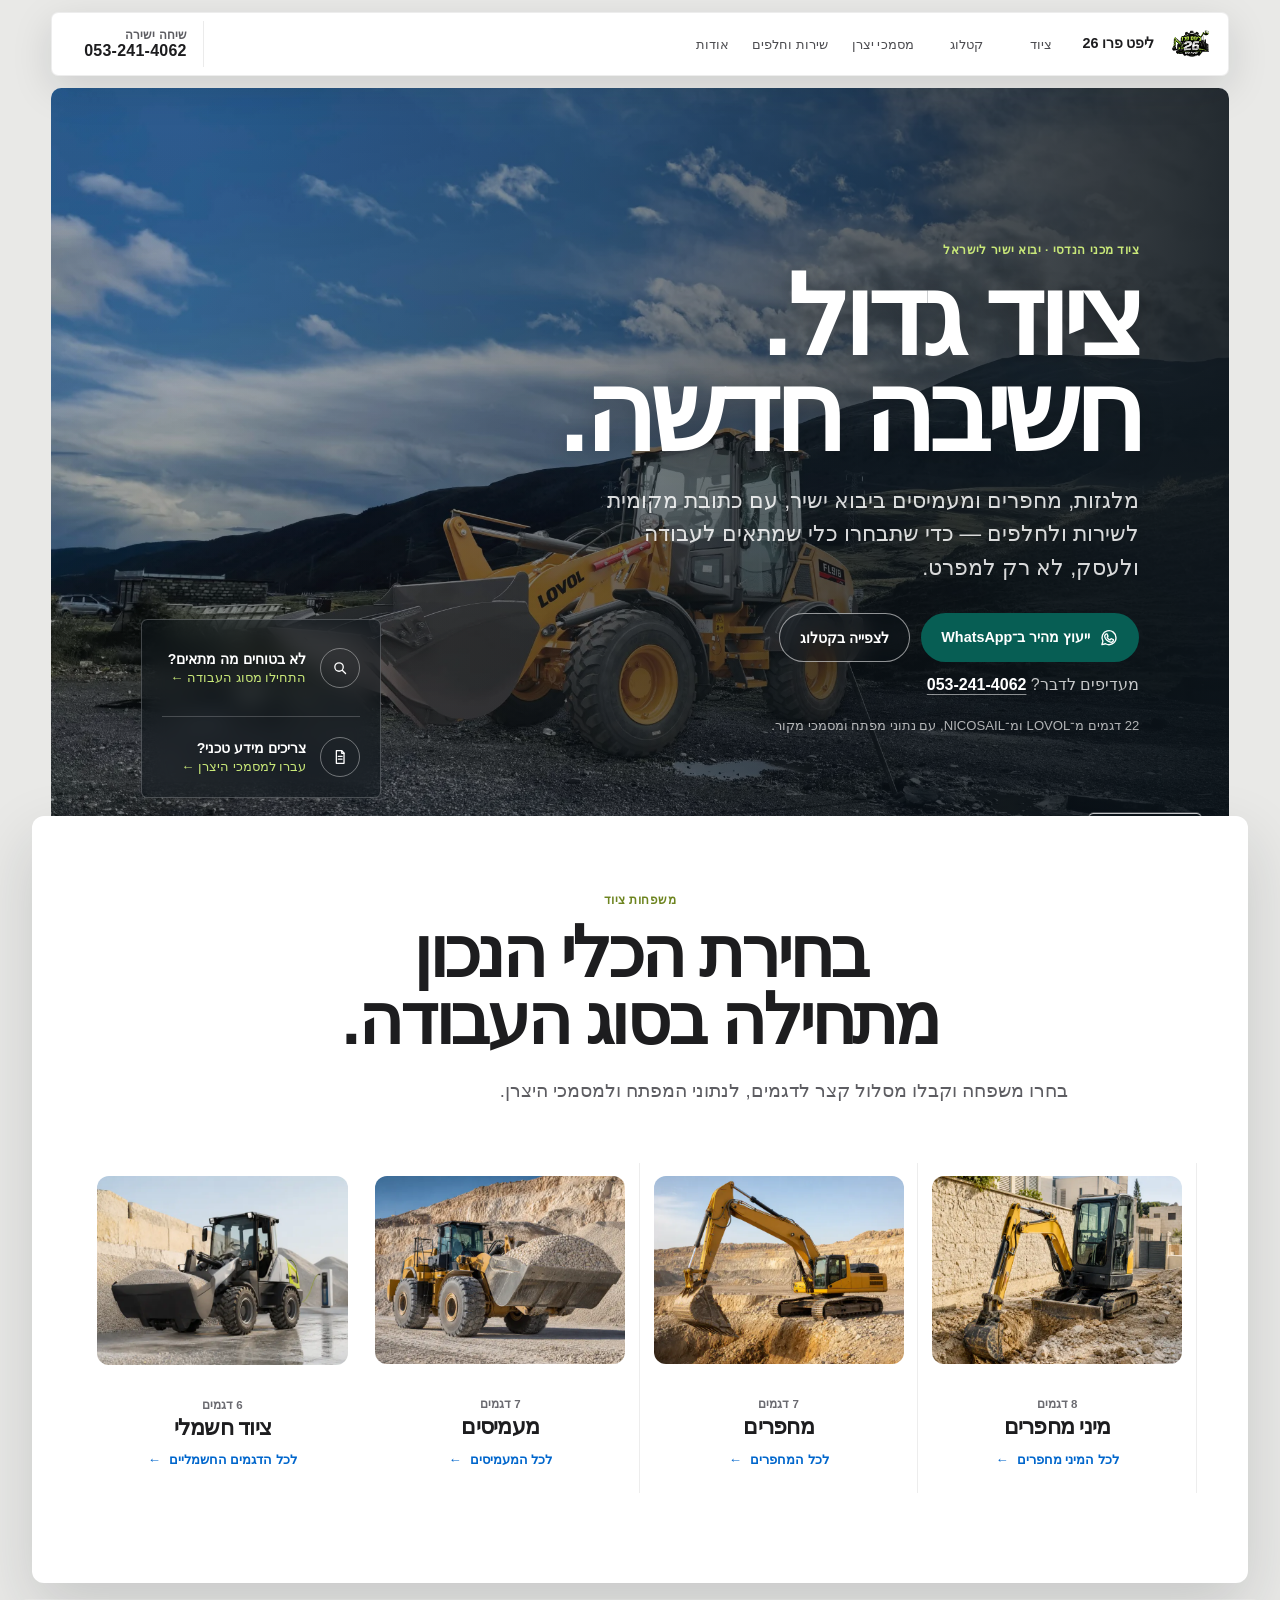
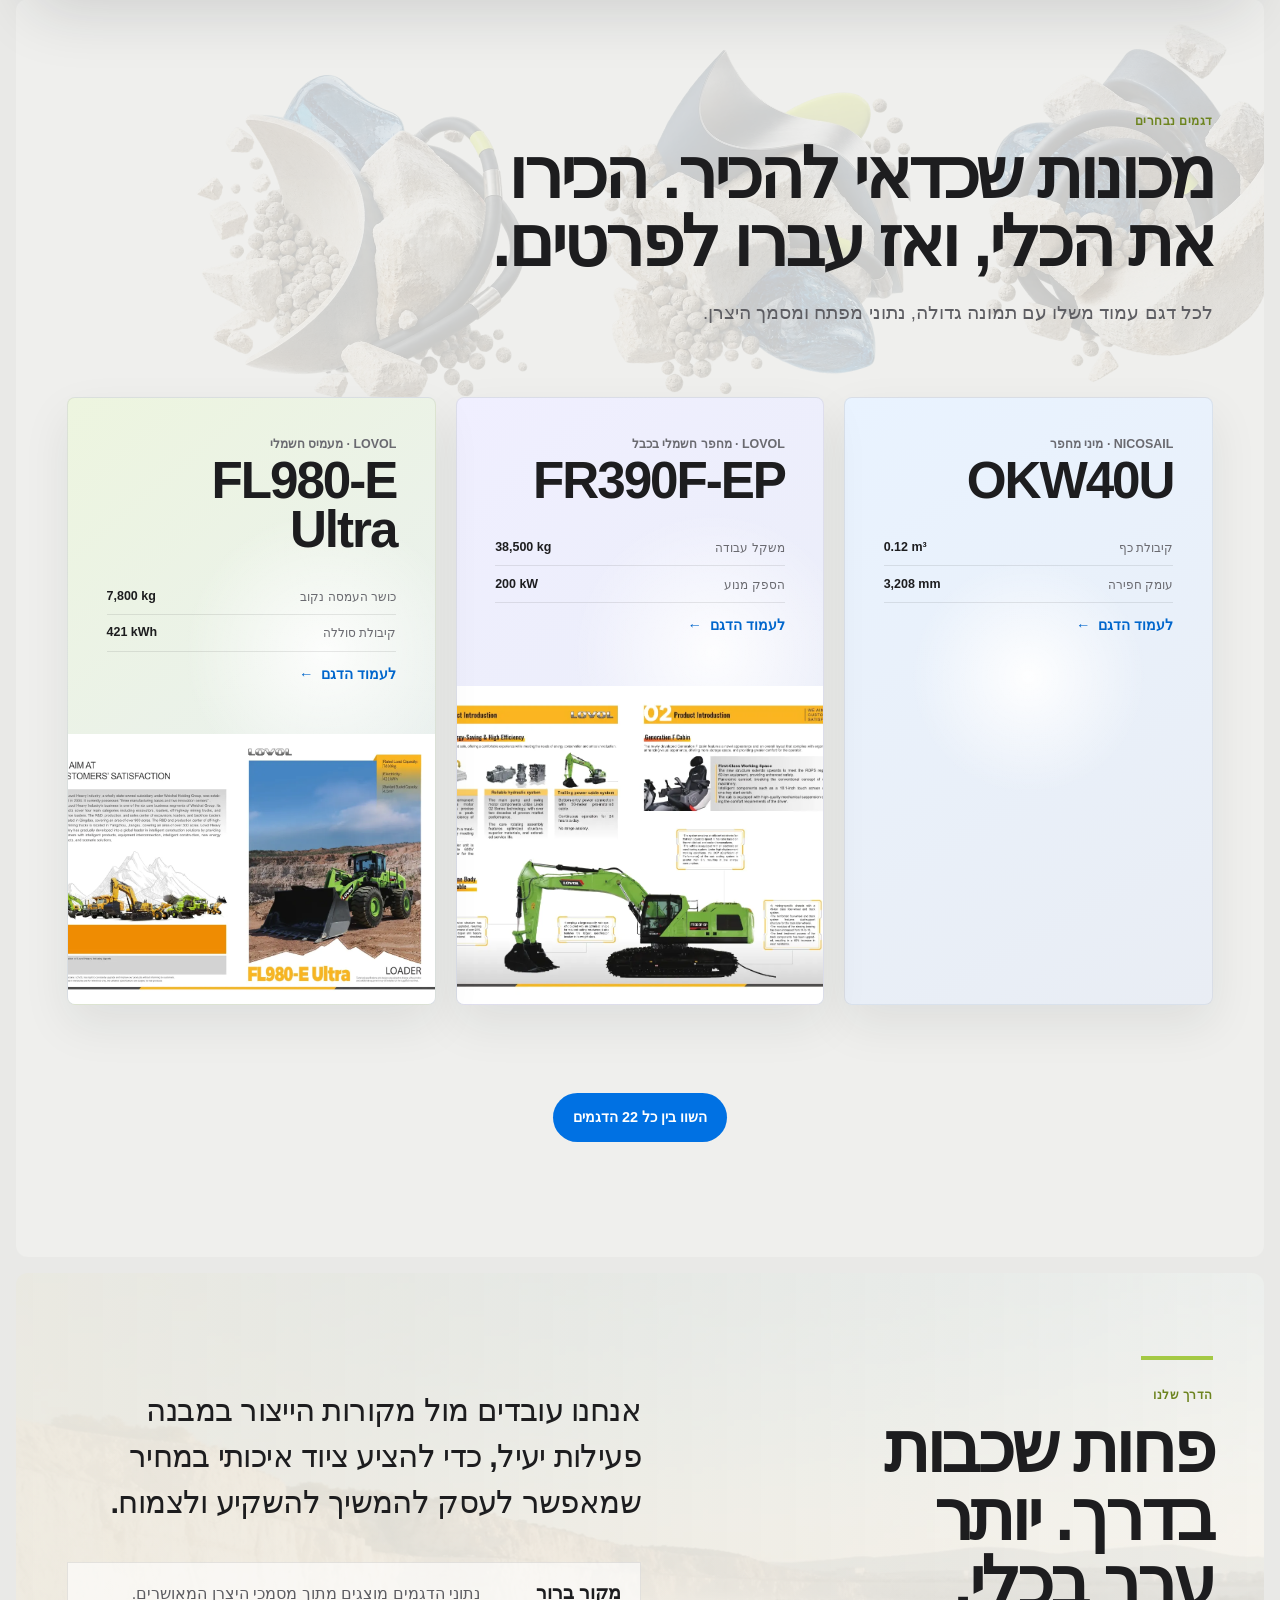
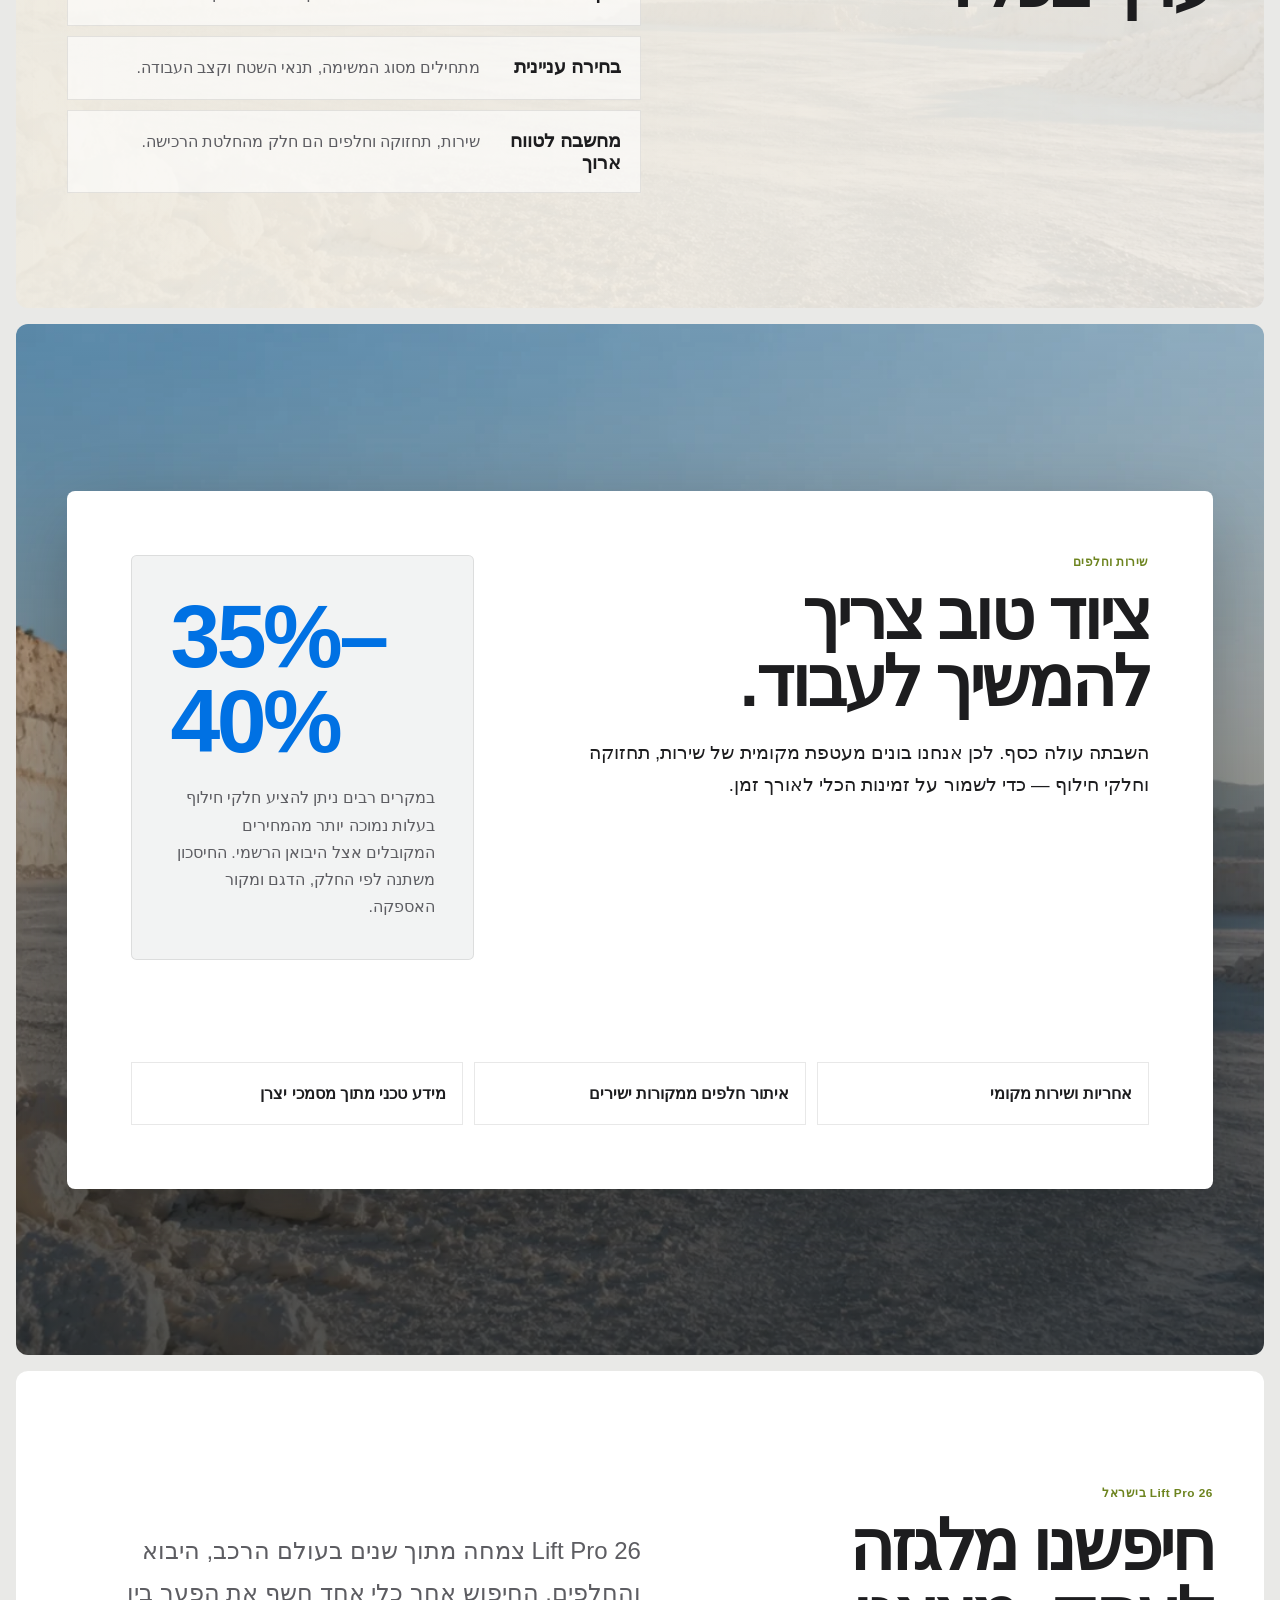
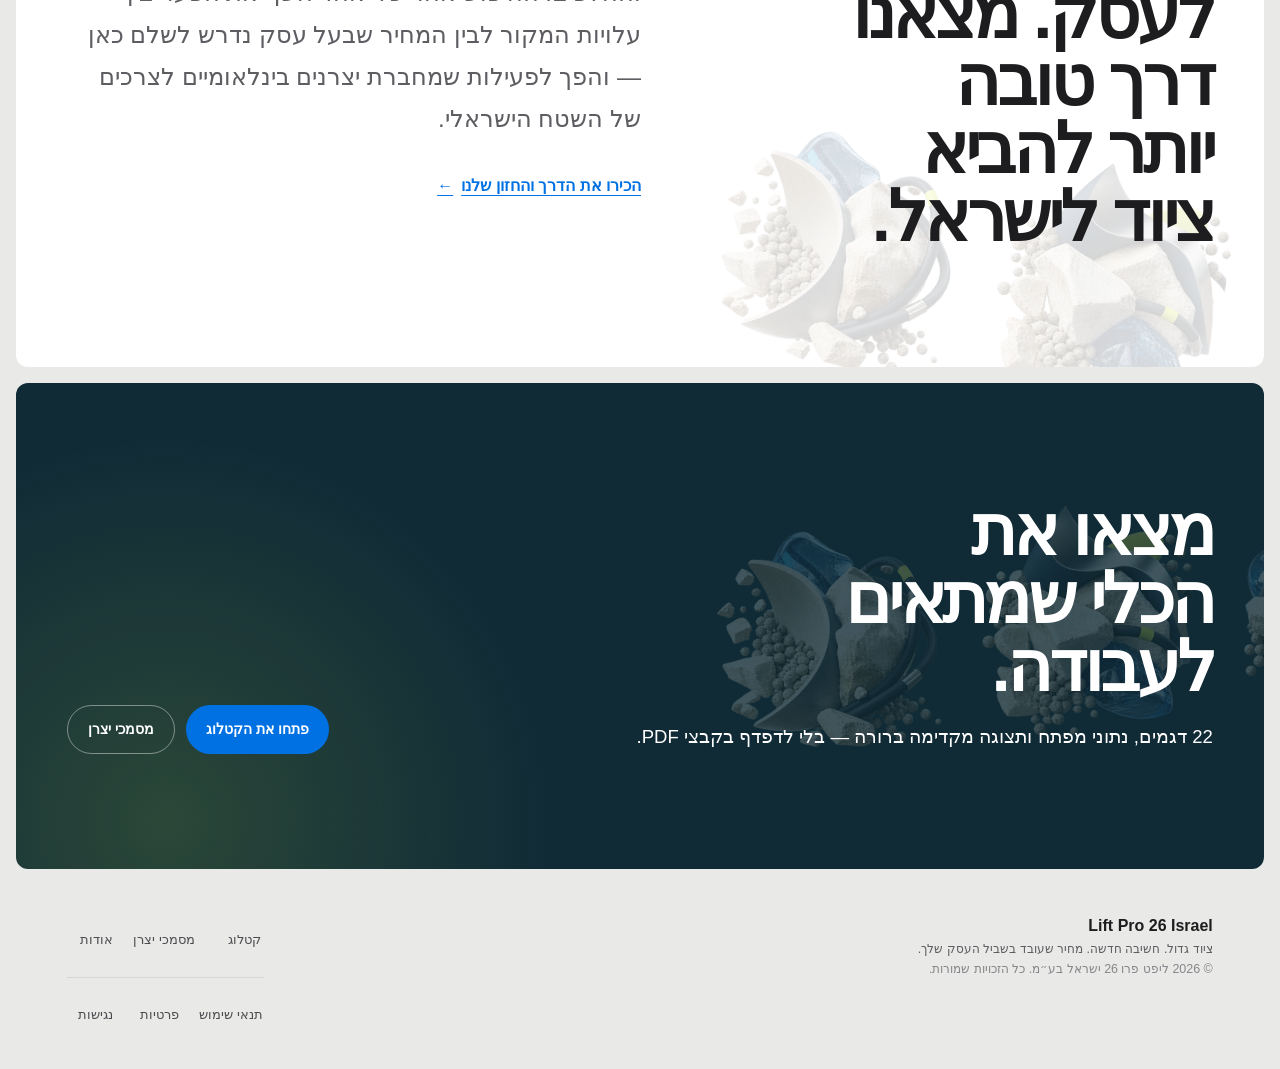
==== commit c3eaea28: "Add WhatsApp lead funnel" ====
--- a/landing-site/index.html
+++ b/landing-site/index.html
@@ -10,10 +10,10 @@
     <meta name="theme-color" content="#f4f0e8" />
     <title>Lift Pro 26 Israel | ציוד גדול. חשיבה חדשה.</title>
     <link rel="icon" href="../assets/brand/lift-pro-26-logo-transparent.png" type="image/png" />
-    <link rel="stylesheet" href="./styles.css?v=27" />
-    <script type="module" src="./hero.js?v=6"></script>
+    <link rel="stylesheet" href="./styles.css?v=29" />
+    <script type="module" src="./hero.js?v=7"></script>
   </head>
-  <body data-active-theme="hero">
+  <body data-active-theme="hero" data-whatsapp-destination="972532414062">
     <!--
       THESIS: verified equipment should feel understandable before it feels heavy; this refuses the category's dark industrial wall and scroll-trapped hero.
       OWN-WORLD: bright spatial fields, one complete machine, precise system type, calm depth, and translucent material only for navigation and focused detail.
@@ -52,7 +52,16 @@
           <a href="#service">שירות וחלפים</a>
           <a href="./about/index.html">אודות</a>
         </nav>
-        <a class="header-action" href="./catalogue/index.html">לכל הדגמים</a>
+        <a
+          class="header-phone"
+          href="tel:+972532414062"
+          data-lead-channel="phone"
+          data-lead-context="homepage-header"
+          aria-label="התקשרו לליפט פרו 26 במספר 053-241-4062"
+        >
+          <span>שיחה ישירה</span>
+          <bdi>053-241-4062</bdi>
+        </a>
       </div>
     </header>
 
@@ -68,9 +77,23 @@
                 כדי שתבחרו כלי שמתאים לעבודה ולעסק, לא רק למפרט.
               </p>
               <div class="hero-actions">
-                <a class="button" href="./catalogue/index.html">לצפייה בקטלוג</a>
-                <a class="button button-secondary" href="#equipment">איזה ציוד מתאים לי?</a>
-              </div>
+                <a
+                  class="button whatsapp-action"
+                  href="https://wa.me/972532414062"
+                  target="_blank"
+                  rel="noopener noreferrer"
+                  data-whatsapp-link
+                  data-lead-channel="whatsapp"
+                  data-lead-context="homepage-hero"
+                >
+                  <svg viewBox="0 0 24 24" aria-hidden="true" focusable="false"><path d="M20.4 11.6a8.4 8.4 0 0 1-12.5 7.3L3.5 20l1.2-4.2a8.4 8.4 0 1 1 15.7-4.2Z"></path><path d="M8.2 7.4c.2-.4.4-.4.7-.4h.5c.2 0 .4.1.5.5l.8 2c.1.3.1.5-.1.7l-.6.7c-.2.2-.1.4 0 .6.7 1.2 1.6 2.1 2.8 2.7.2.1.4.1.6-.1l.8-1c.2-.2.4-.3.7-.2l1.9.9c.3.1.5.3.5.5 0 .3-.2 1.5-1 2.1-.7.6-1.7.8-2.7.5-1.1-.3-2.5-.9-4.1-2.3-1.3-1.2-2.2-2.7-2.5-3.7-.4-1.1 0-2.1.4-2.5.2-.2.5-.6.8-1Z"></path></svg>
+                  <span>ייעוץ מהיר ב־<bdi>WhatsApp</bdi></span>
+                </a>
+                <a class="button button-secondary" href="./catalogue/index.html">לצפייה בקטלוג</a>
+              </div>
+              <p class="hero-contact-note">
+                מעדיפים לדבר? <a href="tel:+972532414062" data-lead-channel="phone" data-lead-context="homepage-hero">053-241-4062</a>
+              </p>
               <p class="hero-source-note">22 דגמים מ־LOVOL ומ־NICOSAIL, עם נתוני מפתח ומסמכי מקור.</p>
             </div>
             <aside class="hero-help" aria-label="קיצורי דרך לבחירת ציוד">
@@ -330,5 +353,30 @@
         </nav>
       </div>
     </footer>
+
+    <aside class="mobile-contact-dock" aria-label="יצירת קשר מהירה">
+      <a
+        class="mobile-whatsapp-action"
+        href="https://wa.me/972532414062"
+        target="_blank"
+        rel="noopener noreferrer"
+        data-whatsapp-link
+        data-lead-channel="whatsapp"
+        data-lead-context="homepage-mobile-dock"
+      >
+        <svg viewBox="0 0 24 24" aria-hidden="true" focusable="false"><path d="M20.4 11.6a8.4 8.4 0 0 1-12.5 7.3L3.5 20l1.2-4.2a8.4 8.4 0 1 1 15.7-4.2Z"></path><path d="M8.2 7.4c.2-.4.4-.4.7-.4h.5c.2 0 .4.1.5.5l.8 2c.1.3.1.5-.1.7l-.6.7c-.2.2-.1.4 0 .6.7 1.2 1.6 2.1 2.8 2.7.2.1.4.1.6-.1l.8-1c.2-.2.4-.3.7-.2l1.9.9c.3.1.5.3.5.5 0 .3-.2 1.5-1 2.1-.7.6-1.7.8-2.7.5-1.1-.3-2.5-.9-4.1-2.3-1.3-1.2-2.2-2.7-2.5-3.7-.4-1.1 0-2.1.4-2.5.2-.2.5-.6.8-1Z"></path></svg>
+        <span>WhatsApp</span>
+      </a>
+      <a
+        class="mobile-phone-action"
+        href="tel:+972532414062"
+        data-lead-channel="phone"
+        data-lead-context="homepage-mobile-dock"
+        aria-label="התקשרו לליפט פרו 26 במספר 053-241-4062"
+      >
+        <span>התקשרו</span>
+        <bdi>053-241-4062</bdi>
+      </a>
+    </aside>
   </body>
 </html>
--- a/landing-site/styles.css
+++ b/landing-site/styles.css
@@ -1415,8 +1415,7 @@
   scroll-snap-type: inline proximity;
 }
 
-.equipment-grid::-webkit-scrollbar,
-.featured-products::-webkit-scrollbar {
+.equipment-grid::-webkit-scrollbar {
   display: none;
 }
 
@@ -1587,23 +1586,18 @@
 }
 
 .featured-products {
-  display: flex;
-  width: calc(100% + var(--gutter));
+  display: grid;
+  width: 100%;
   padding-block: 0.25rem 1.5rem;
-  padding-inline-end: var(--gutter);
+  grid-template-columns: repeat(3, minmax(0, 1fr));
   gap: 1.25rem;
-  overflow-x: auto;
-  overscroll-behavior-inline: contain;
-  scrollbar-width: none;
-  scroll-snap-type: inline mandatory;
 }
 
 .featured-product {
   position: relative;
   display: grid;
-  width: clamp(24rem, 39vw, 31rem);
+  width: 100%;
   height: 38rem;
-  flex: 0 0 auto;
   min-height: 0;
   overflow: hidden;
   border-radius: 2rem;
@@ -1613,7 +1607,6 @@
   grid-template-columns: 1fr;
   grid-template-rows: auto minmax(0, 1fr);
   box-shadow: inset 0 1px 0 rgba(255, 255, 255, 0.9);
-  scroll-snap-align: start;
 }
 
 .featured-product-wide {
@@ -2036,14 +2029,15 @@
   }
 
   .featured-products {
-    width: calc(100% + 1.15rem);
-    padding-inline-end: 1.15rem;
+    width: 100%;
+    padding-inline: 0;
+    grid-template-columns: 1fr;
   }
 
   .featured-product,
   .featured-product-wide {
-    width: 84vw;
-    max-width: 23rem;
+    width: 100%;
+    max-width: none;
     height: 34rem;
     grid-column: auto;
     min-height: 0;
@@ -2932,3 +2926,182 @@
     backdrop-filter: none;
   }
 }
+
+/* Restrained commercial contact path: one WhatsApp action per viewport. */
+.header-phone {
+  display: grid;
+  min-height: 2.9rem;
+  margin-inline-start: auto;
+  padding-inline: 1rem;
+  align-content: center;
+  border-inline-start: 1px solid var(--border);
+  color: var(--ink);
+  text-align: start;
+  text-decoration: none;
+}
+
+.header-phone span {
+  color: var(--ink-muted);
+  font-size: 0.74rem;
+  font-weight: 600;
+}
+
+.header-phone bdi {
+  font-size: 1rem;
+  font-weight: 720;
+  letter-spacing: 0.015em;
+}
+
+.header-phone:hover bdi {
+  color: #0071e3;
+}
+
+.whatsapp-action {
+  gap: 0.55rem;
+}
+
+.whatsapp-action svg,
+.mobile-whatsapp-action svg {
+  width: 1.25rem;
+  height: 1.25rem;
+  flex: none;
+  fill: none;
+  stroke: currentColor;
+  stroke-linecap: round;
+  stroke-linejoin: round;
+  stroke-width: 1.65;
+}
+
+body:not(.inner-page) .hero-actions .whatsapp-action {
+  background: #075e54;
+  color: #fff;
+}
+
+body:not(.inner-page) .hero-actions .whatsapp-action:hover {
+  background: #064e46;
+  box-shadow: 0 0.8rem 2rem rgba(7, 94, 84, 0.26);
+}
+
+.hero-contact-note {
+  margin: 0.8rem 0 0;
+  color: rgba(255, 255, 255, 0.76);
+  font-size: 1rem;
+}
+
+.hero-contact-note a {
+  color: #fff;
+  font-weight: 720;
+  text-decoration-color: rgba(255, 255, 255, 0.52);
+  text-underline-offset: 0.22em;
+}
+
+.mobile-contact-dock {
+  display: none;
+}
+
+@media (max-width: 64rem) {
+  .header-phone {
+    display: none;
+  }
+}
+
+@media (max-width: 47.99rem) {
+  body:not(.inner-page) {
+    padding-block-end: calc(5.35rem + env(safe-area-inset-bottom));
+  }
+
+  body:not(.inner-page) .hero-actions .whatsapp-action,
+  body:not(.inner-page) .hero-contact-note {
+    display: none;
+  }
+
+  .mobile-contact-dock {
+    position: fixed;
+    inset-inline: 0.65rem;
+    inset-block-end: calc(0.65rem + env(safe-area-inset-bottom));
+    z-index: 120;
+    display: grid;
+    min-height: 4rem;
+    padding: 0.4rem;
+    border: 1px solid rgba(255, 255, 255, 0.72);
+    border-radius: 1rem;
+    background: rgba(255, 255, 255, 0.82);
+    box-shadow: 0 1rem 2.8rem rgba(9, 21, 25, 0.24), inset 0 1px 0 #fff;
+    grid-template-columns: 1.08fr 0.92fr;
+    gap: 0.4rem;
+    backdrop-filter: blur(22px) saturate(165%);
+  }
+
+  .mobile-contact-dock a {
+    display: inline-flex;
+    min-width: 0;
+    min-height: 3.2rem;
+    align-items: center;
+    justify-content: center;
+    border-radius: 0.7rem;
+    font-size: 1rem;
+    font-weight: 720;
+    text-decoration: none;
+  }
+
+  .mobile-whatsapp-action {
+    gap: 0.45rem;
+    background: #075e54;
+    color: #fff;
+  }
+
+  .mobile-phone-action {
+    flex-direction: column;
+    border: 1px solid var(--border);
+    color: var(--ink);
+    line-height: 1.05;
+  }
+
+  .mobile-phone-action span {
+    color: var(--ink-muted);
+    font-size: 0.74rem;
+  }
+
+  .mobile-phone-action bdi {
+    margin-block-start: 0.18rem;
+    font-size: 1rem;
+  }
+}
+
+@media (prefers-reduced-transparency: reduce) {
+  .mobile-contact-dock {
+    background: #fff;
+    backdrop-filter: none;
+  }
+}
+
+@media print {
+  .mobile-contact-dock {
+    display: none !important;
+  }
+}
+
+@media (max-width: 64rem) {
+  body:not(.inner-page) .featured-products {
+    grid-template-columns: repeat(2, minmax(0, 1fr));
+  }
+
+  body:not(.inner-page) .featured-product:last-child {
+    grid-column: 1 / -1;
+  }
+}
+
+@media (max-width: 47.99rem) {
+  body:not(.inner-page) .featured-products {
+    width: 100%;
+    padding-inline: 0;
+    grid-template-columns: 1fr;
+  }
+
+  body:not(.inner-page) .featured-product,
+  body:not(.inner-page) .featured-product:last-child {
+    width: 100%;
+    max-width: none;
+    grid-column: auto;
+  }
+}
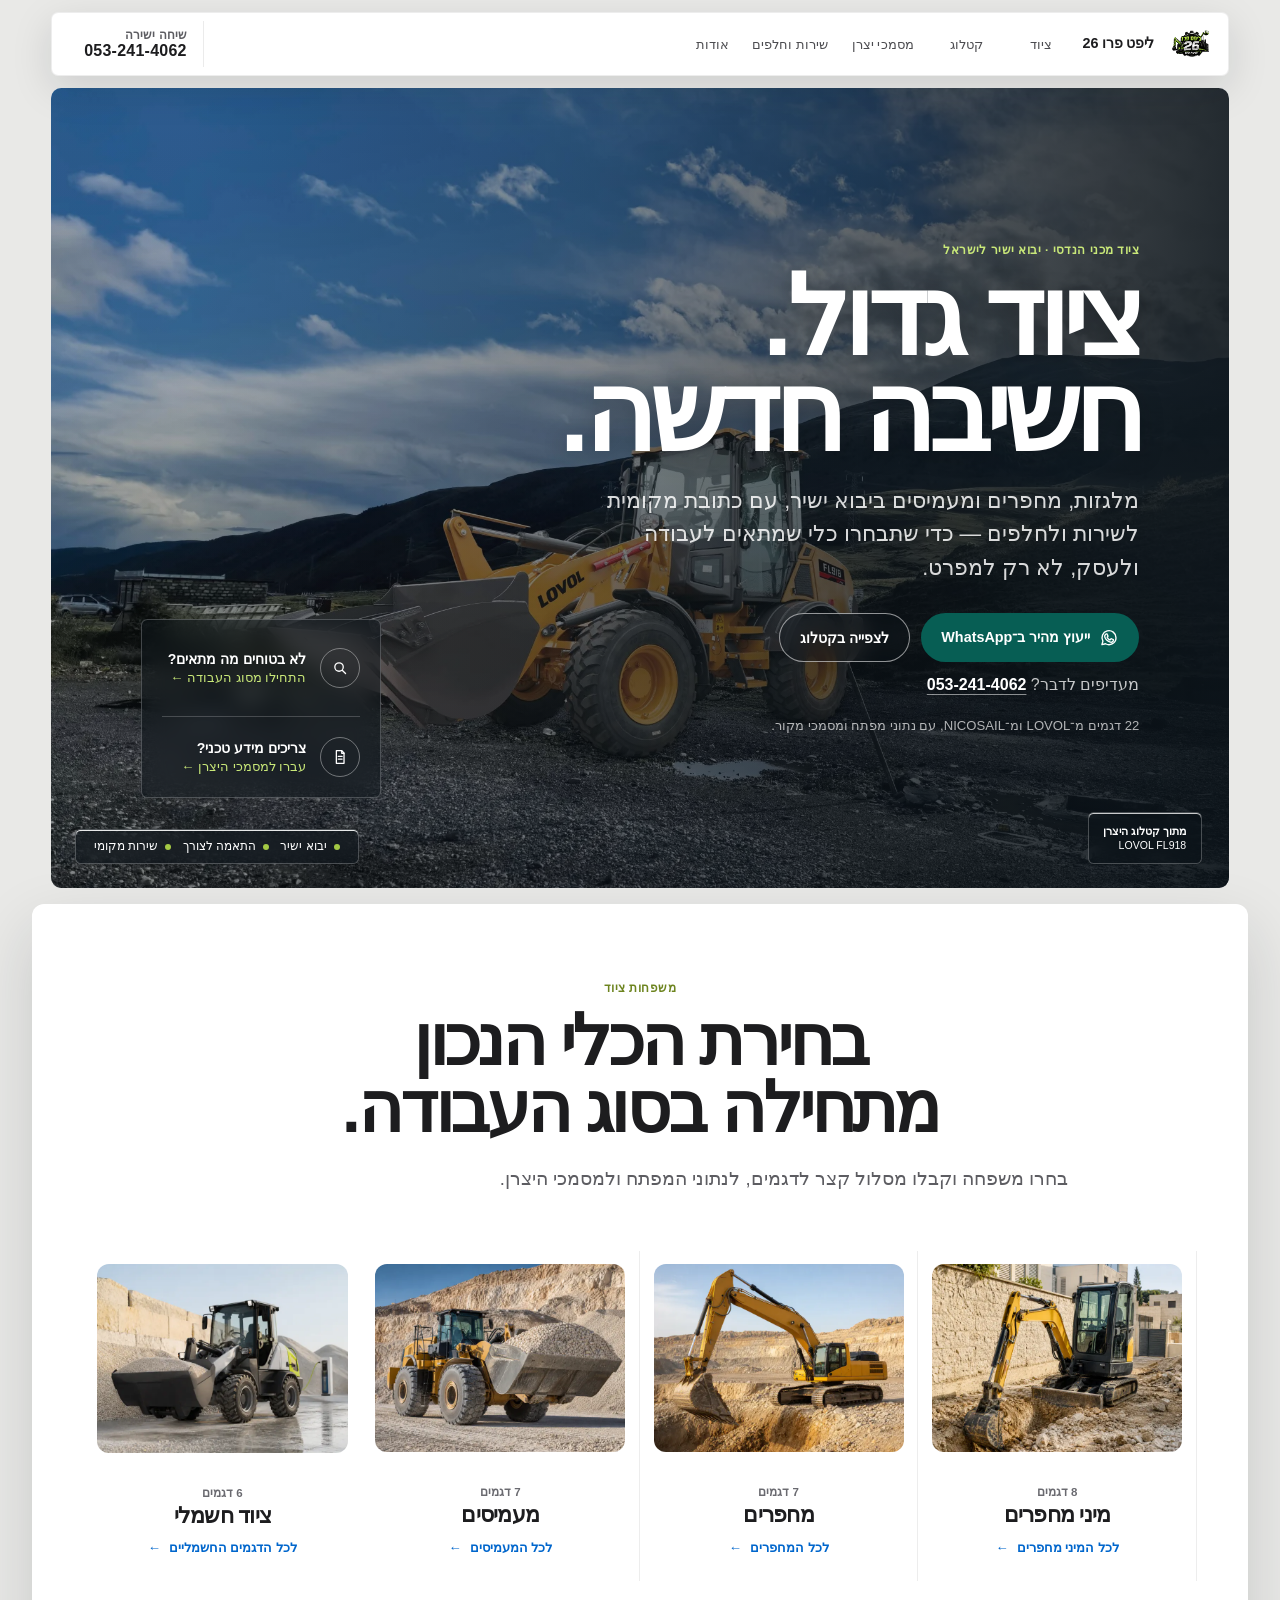
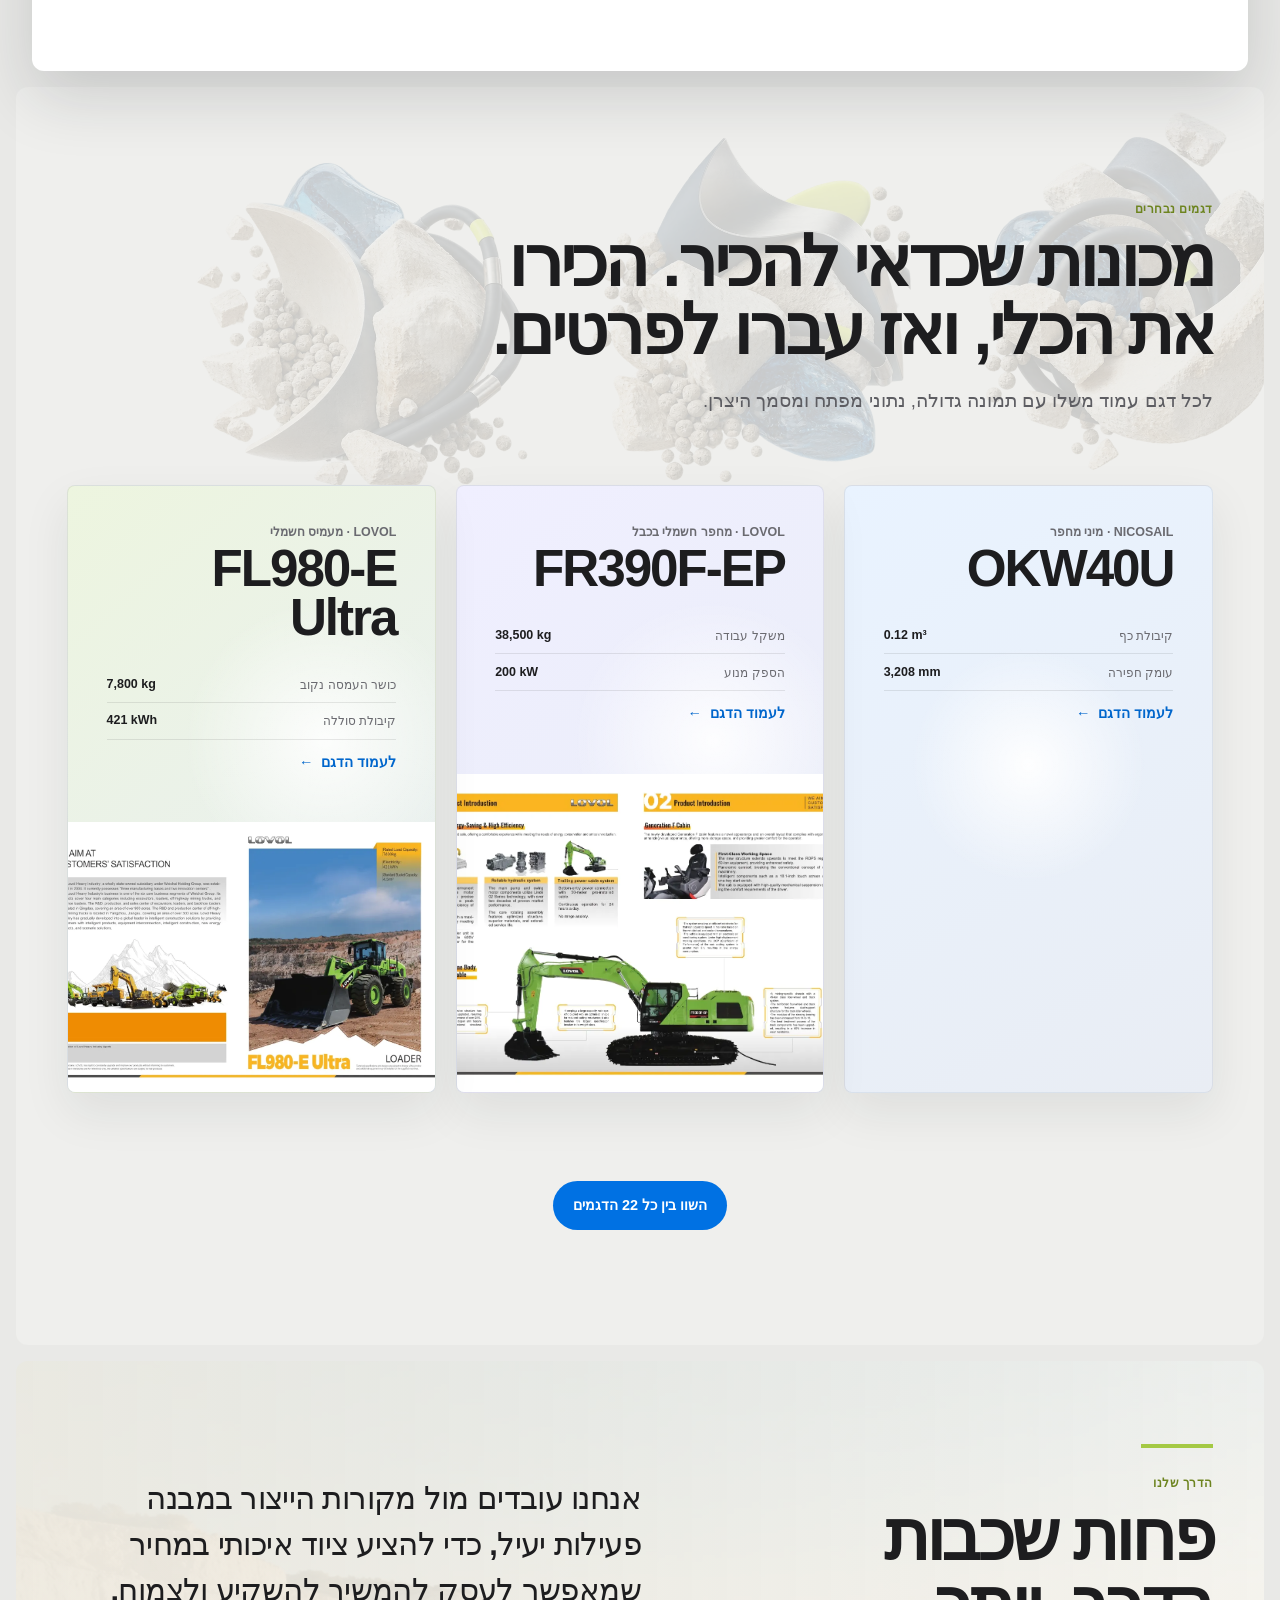
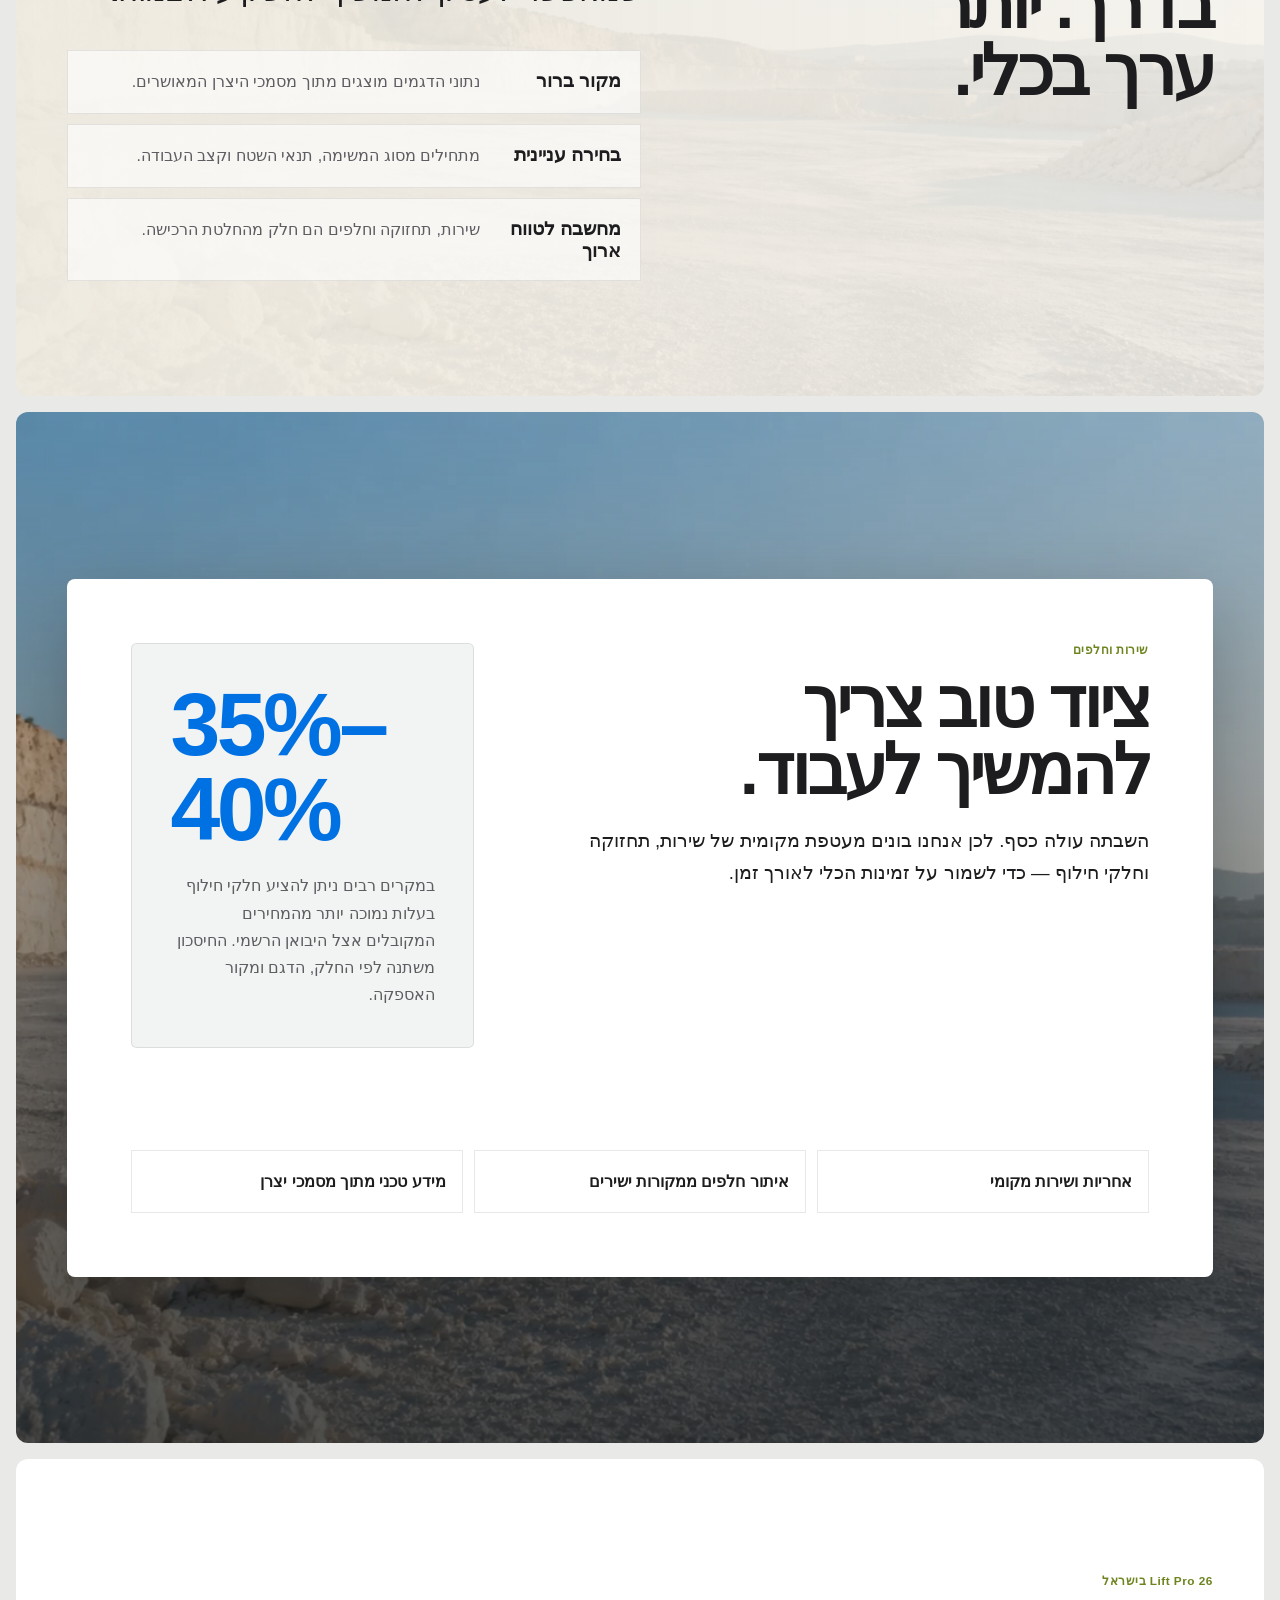
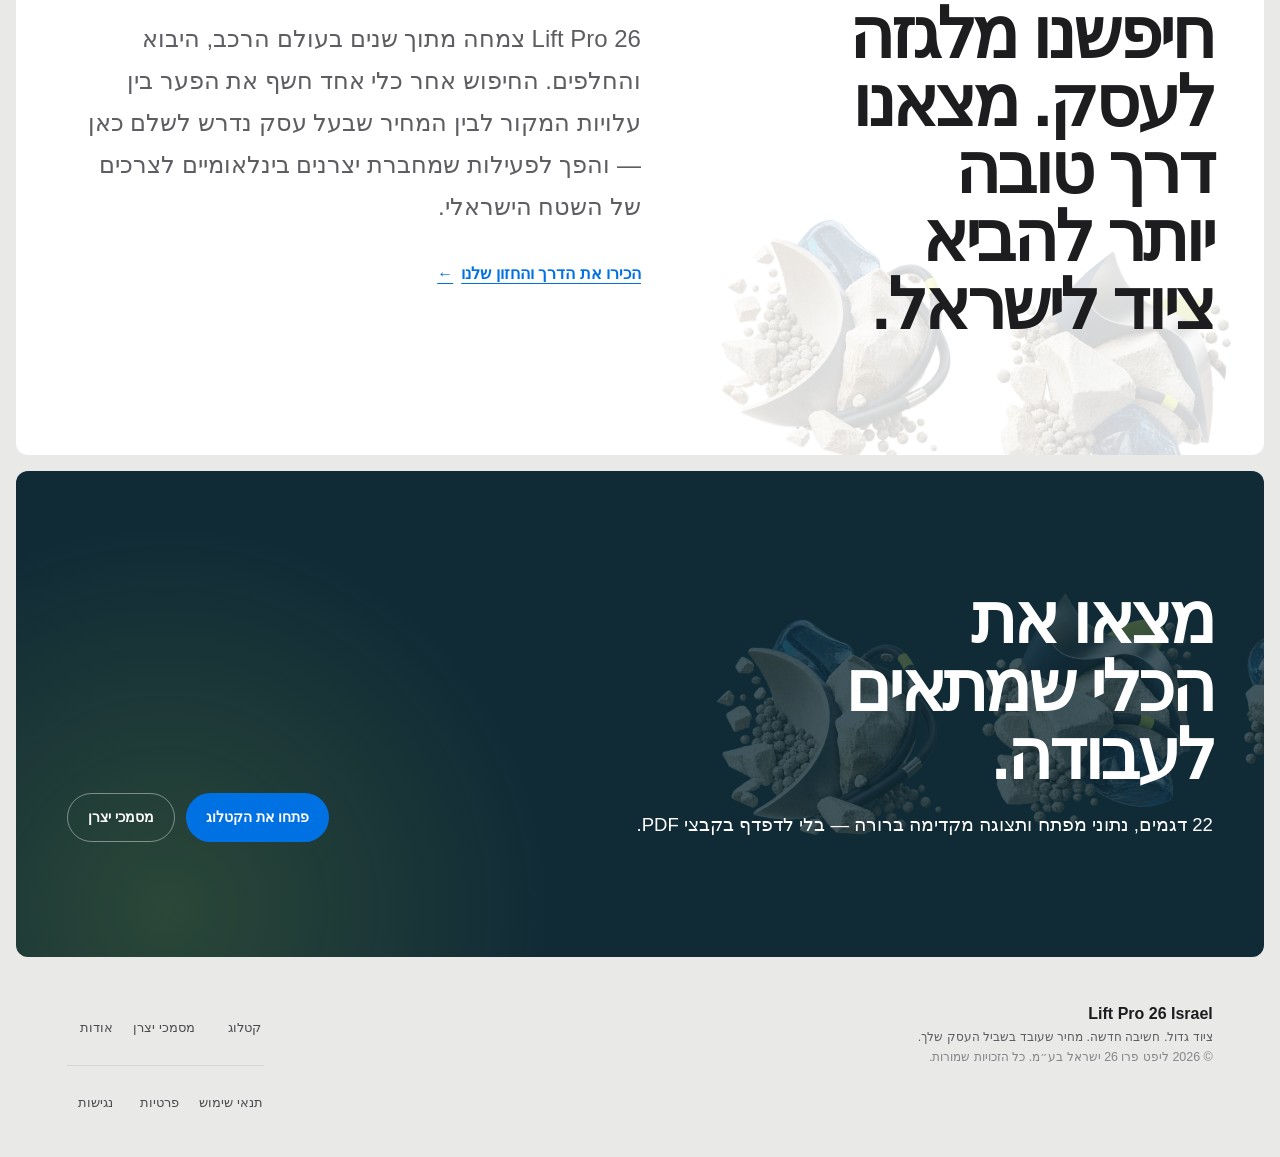
==== commit 8edfdf80: "Fix equipment section responsive overlap" ====
--- a/landing-site/index.html
+++ b/landing-site/index.html
@@ -2,7 +2,7 @@
 <html lang="he" dir="rtl">
   <head>
     <meta charset="utf-8" />
-    <meta name="viewport" content="width=device-width, initial-scale=1" />
+    <meta name="viewport" content="width=device-width, initial-scale=1, viewport-fit=cover" />
     <meta
       name="description"
       content="Lift Pro 26 Israel — יבוא ושיווק מלגזות, צמ״ה וציוד כבד במחיר תחרותי, עם אחריות, שירות וחלפים."
@@ -10,7 +10,7 @@
     <meta name="theme-color" content="#f4f0e8" />
     <title>Lift Pro 26 Israel | ציוד גדול. חשיבה חדשה.</title>
     <link rel="icon" href="../assets/brand/lift-pro-26-logo-transparent.png" type="image/png" />
-    <link rel="stylesheet" href="./styles.css?v=29" />
+    <link rel="stylesheet" href="./styles.css?v=30" />
     <script type="module" src="./hero.js?v=7"></script>
   </head>
   <body data-active-theme="hero" data-whatsapp-destination="972532414062">
--- a/landing-site/styles.css
+++ b/landing-site/styles.css
@@ -736,6 +736,10 @@
   object-fit: cover;
 }
 
+.document-card img.document-card-model-image {
+  object-position: center 72%;
+}
+
 .document-card:hover {
   border-color: var(--navy);
   transform: translateY(-2px);
@@ -2591,7 +2595,7 @@
   position: relative;
   z-index: 5;
   width: min(calc(100% - 4rem), 80rem);
-  margin-block-start: -4.5rem;
+  margin-block-start: 1rem;
   padding-block: clamp(3.5rem, 6vw, 5.5rem);
   background: #fff;
   box-shadow: 0 1.6rem 4rem rgba(27, 32, 38, 0.16);
@@ -2873,7 +2877,7 @@
 
   body:not(.inner-page) .equipment-section {
     width: calc(100% - 1.5rem);
-    margin-block-start: -2.75rem;
+    margin-block-start: 1rem;
   }
 
   body:not(.inner-page) .equipment-grid {
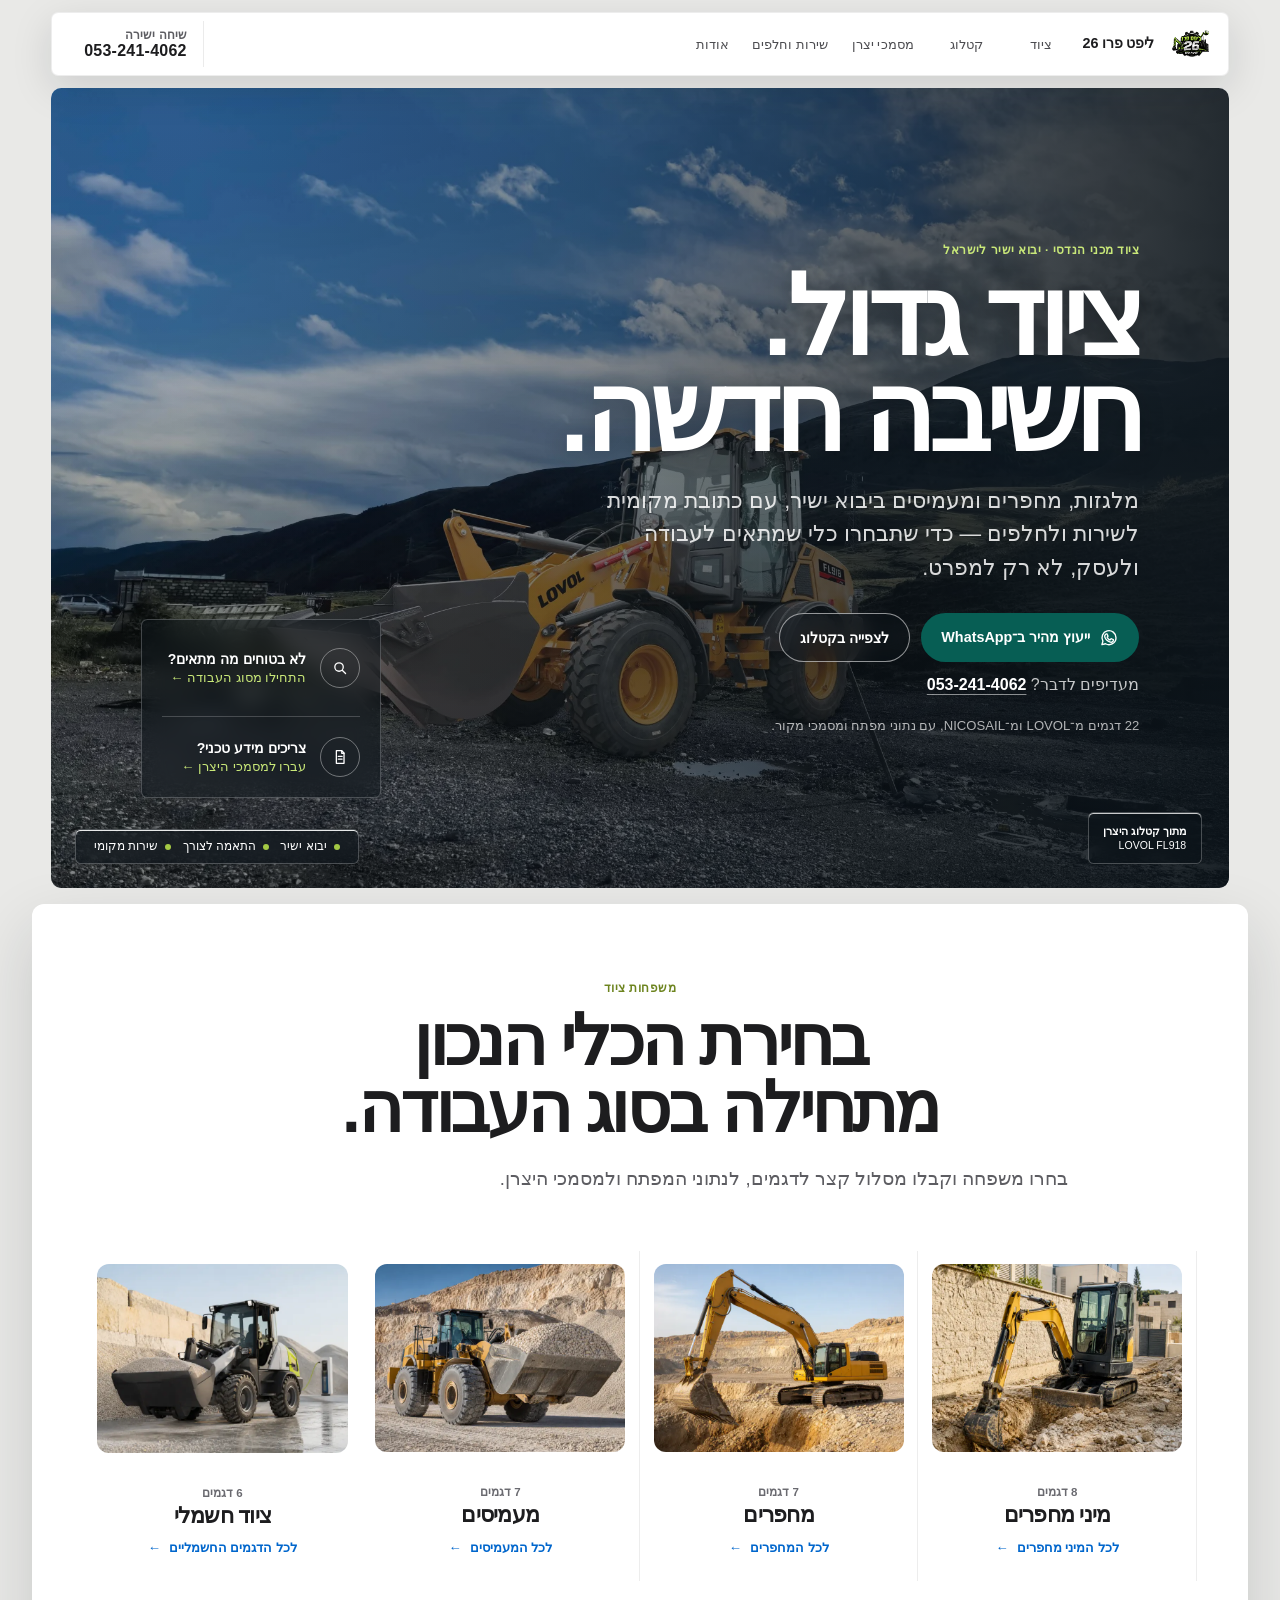
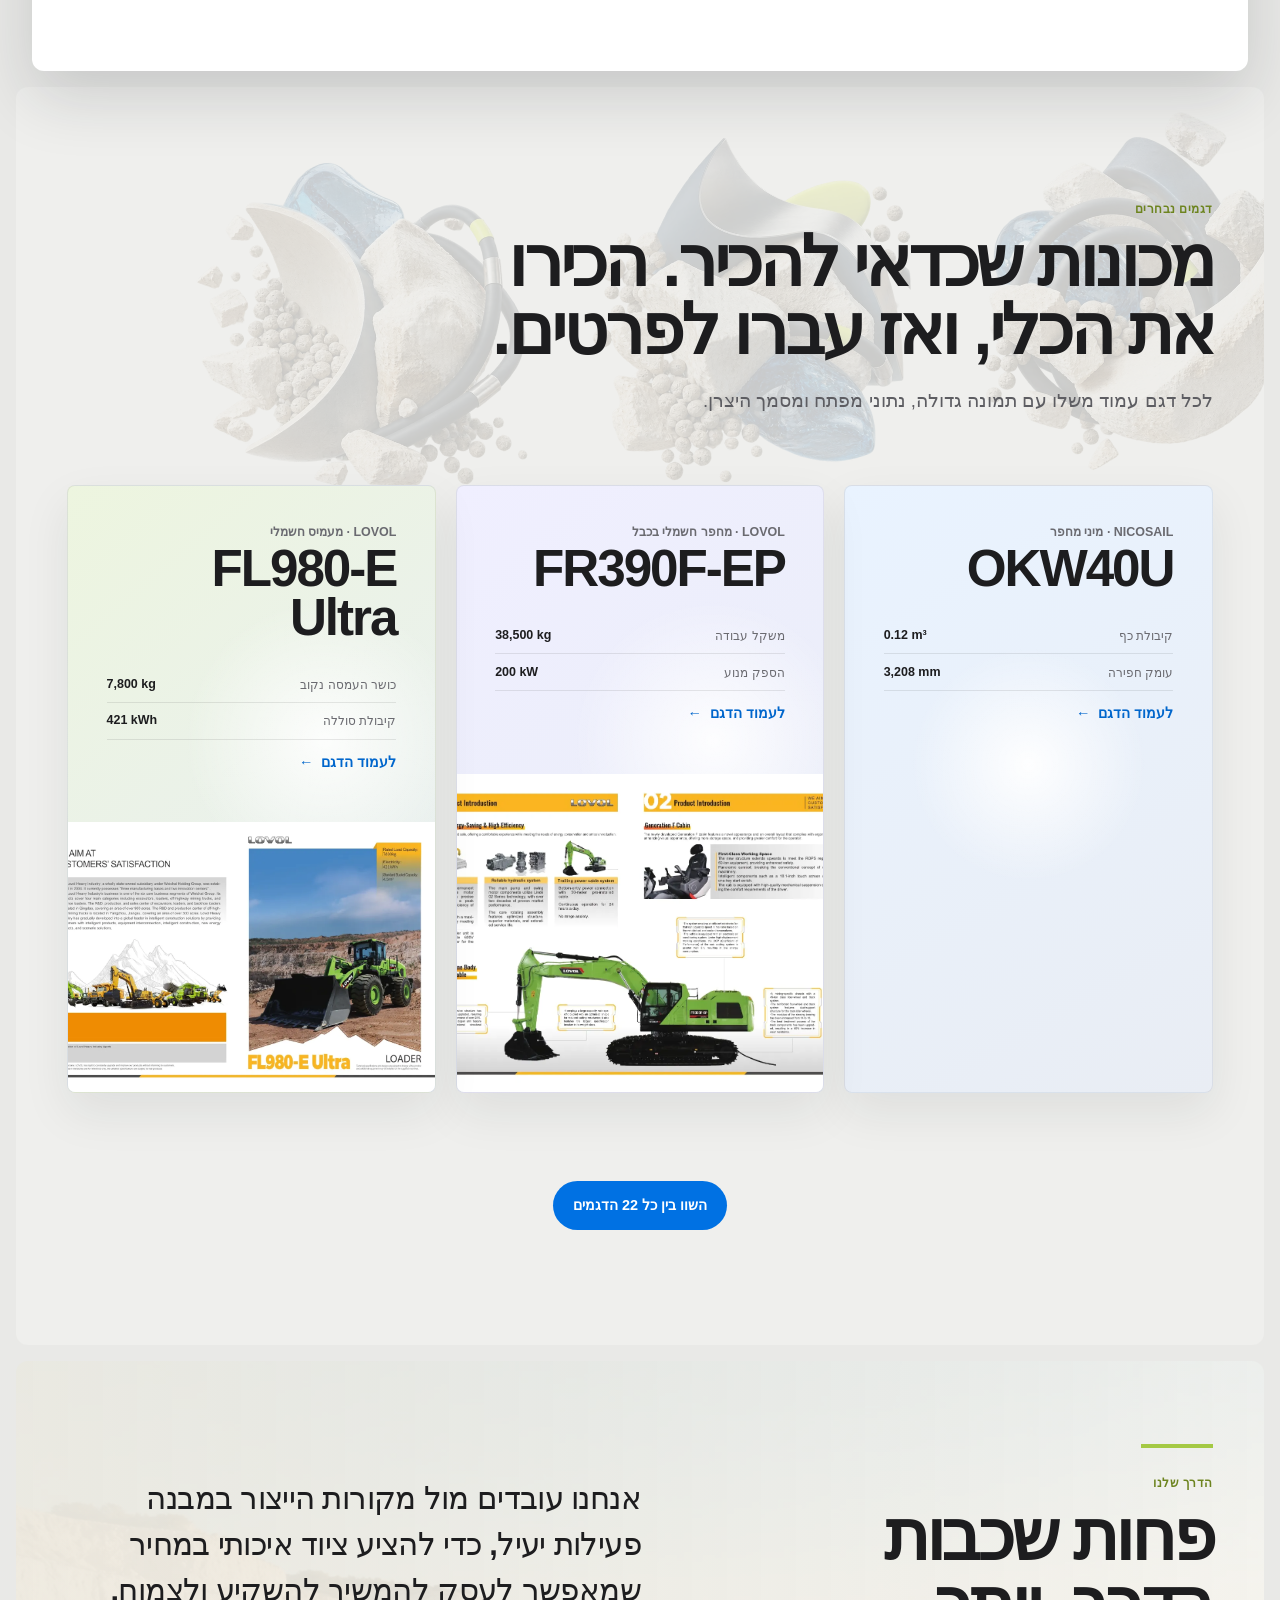
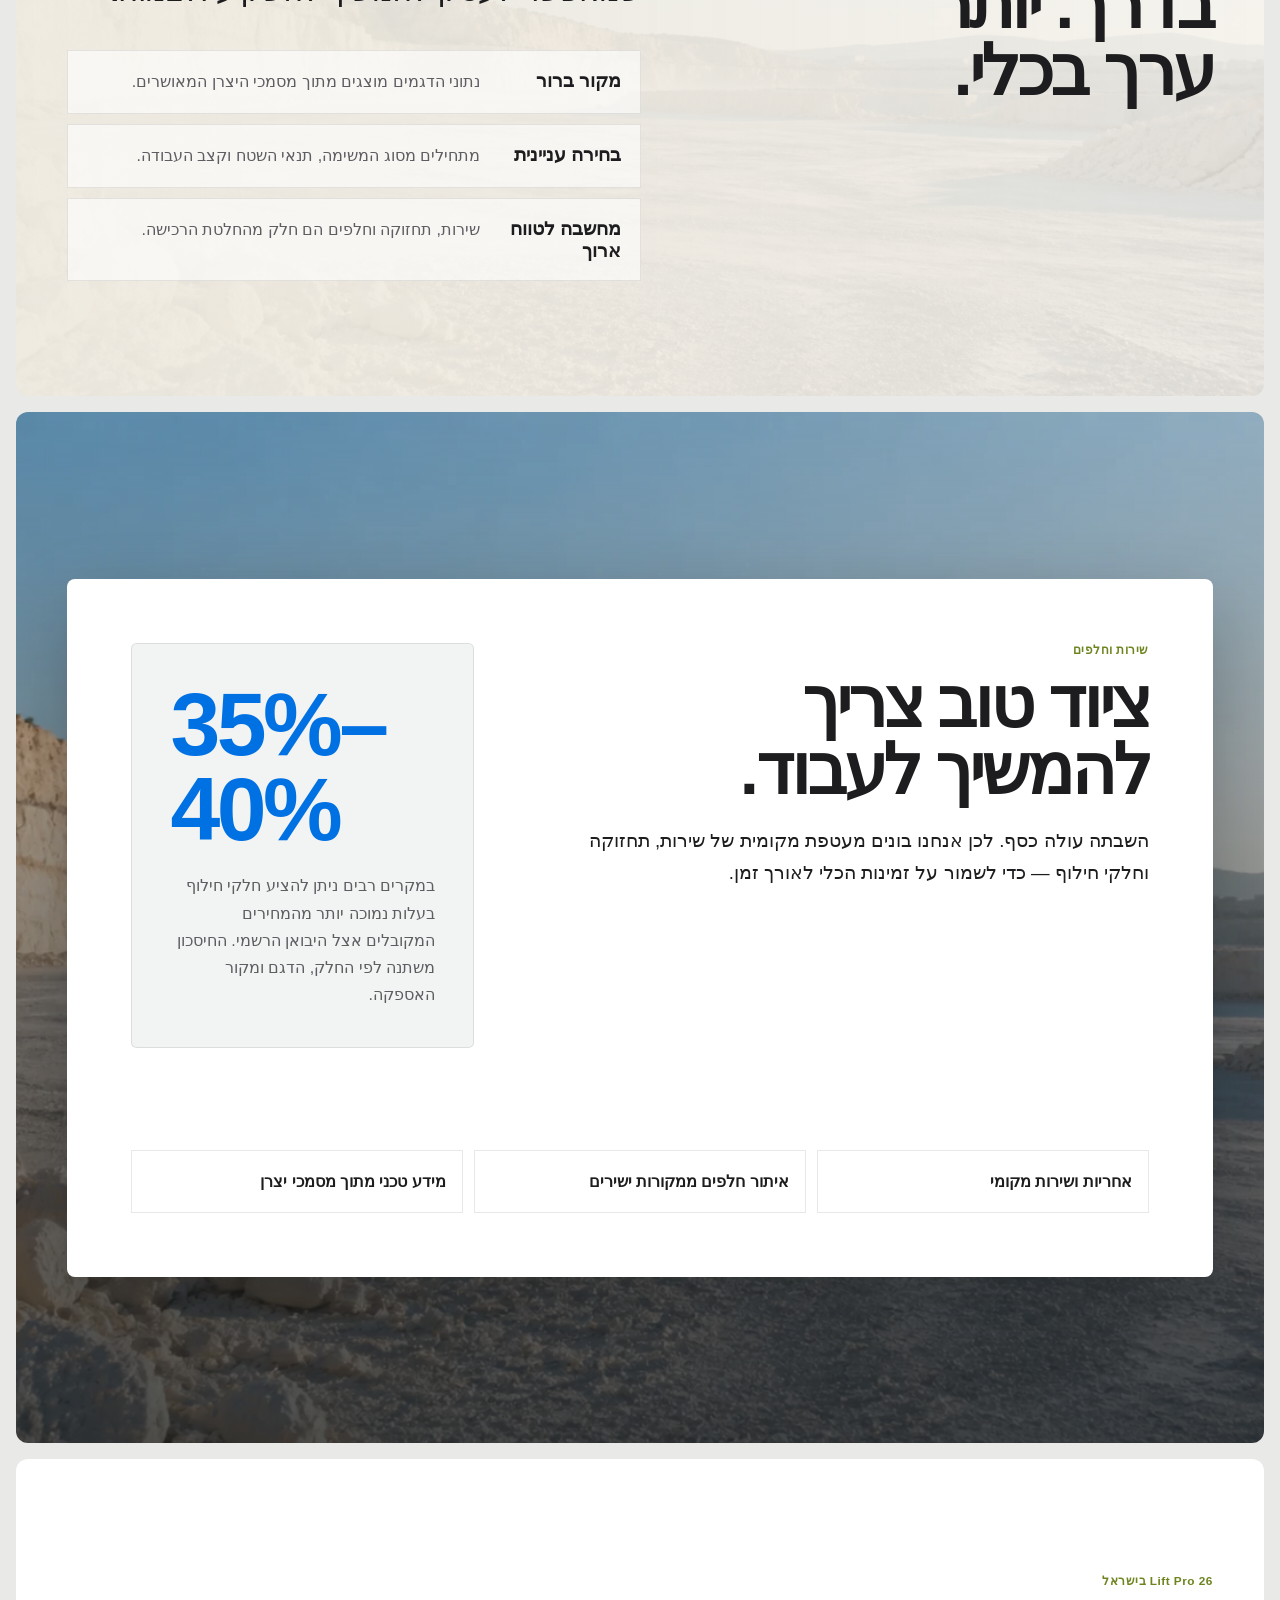
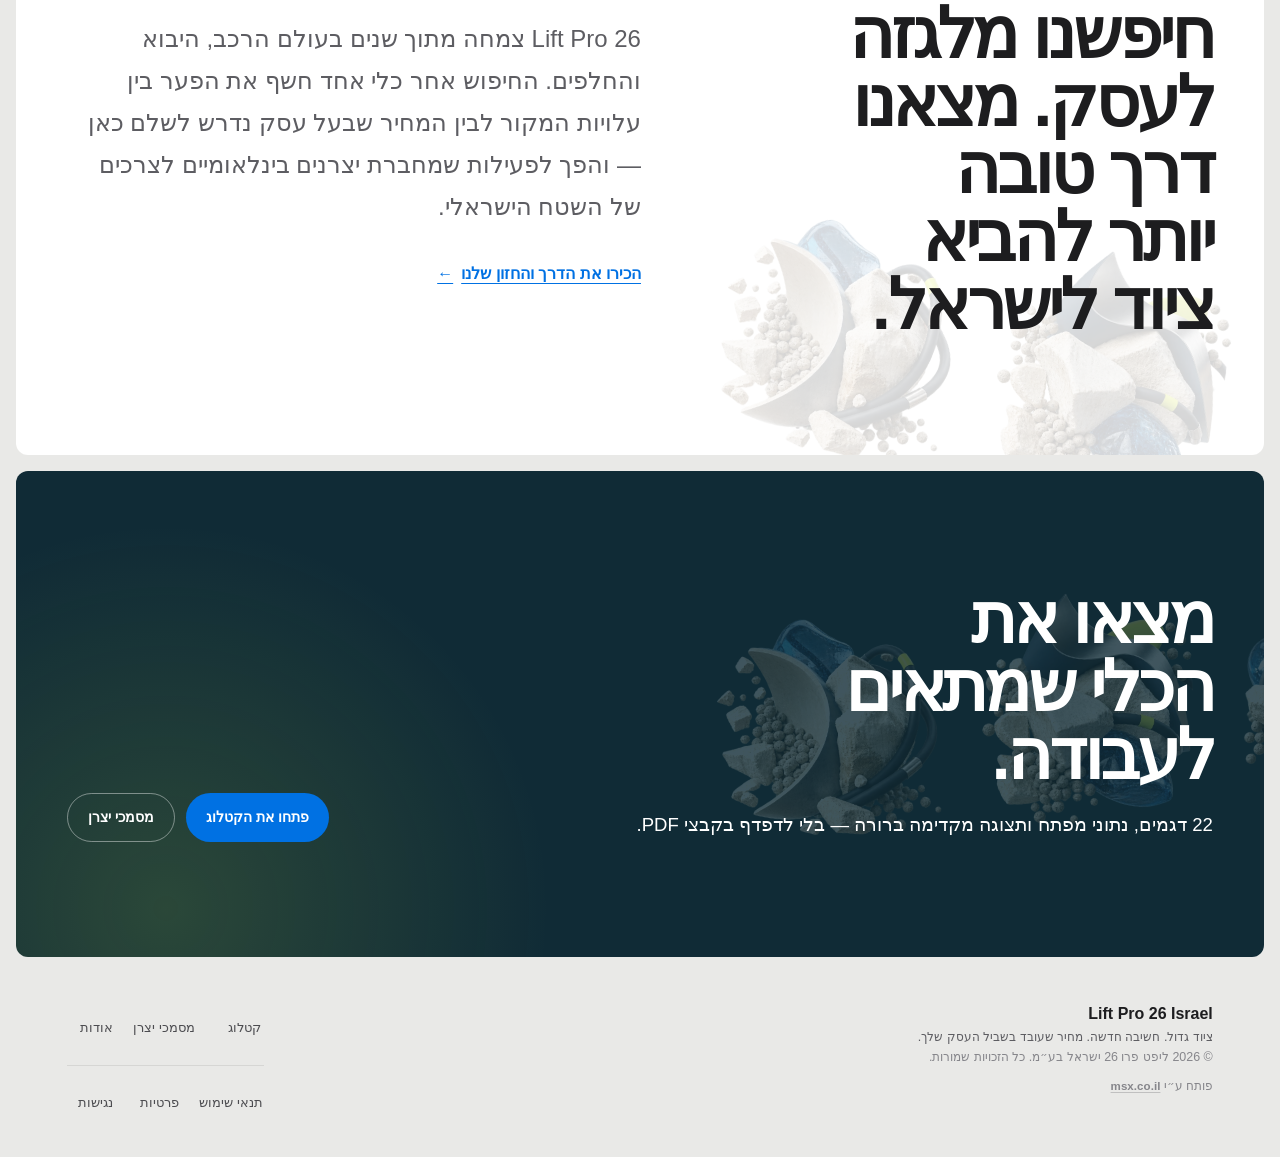
==== commit a438614e: "Add MSX footer credit" ====
--- a/landing-site/index.html
+++ b/landing-site/index.html
@@ -10,7 +10,7 @@
     <meta name="theme-color" content="#f4f0e8" />
     <title>Lift Pro 26 Israel | ציוד גדול. חשיבה חדשה.</title>
     <link rel="icon" href="../assets/brand/lift-pro-26-logo-transparent.png" type="image/png" />
-    <link rel="stylesheet" href="./styles.css?v=30" />
+    <link rel="stylesheet" href="./styles.css?v=31" />
     <script type="module" src="./hero.js?v=7"></script>
   </head>
   <body data-active-theme="hero" data-whatsapp-destination="972532414062">
@@ -339,6 +339,7 @@
         <strong><bdi>Lift Pro 26 Israel</bdi></strong>
         <p>ציוד גדול. חשיבה חדשה. מחיר שעובד בשביל העסק שלך.</p>
         <p class="footer-meta">© <time datetime="2026">2026</time> ליפט פרו 26 ישראל בע״מ. כל הזכויות שמורות.</p>
+        <p class="footer-credit">פותח ע״י <a href="https://msx.co.il" target="_blank" rel="noopener noreferrer"><bdi>msx.co.il</bdi></a></p>
       </div>
       <div class="footer-links">
         <nav aria-label="ניווט תחתון">
--- a/landing-site/styles.css
+++ b/landing-site/styles.css
@@ -2112,6 +2112,29 @@
   color: var(--ink-subtle) !important;
 }
 
+.site-footer .footer-credit {
+  margin-block-start: 0.9rem;
+  color: var(--ink-subtle);
+  font-size: 0.72rem;
+}
+
+.site-footer .footer-credit a {
+  display: inline;
+  min-width: 0;
+  min-height: 0;
+  color: inherit;
+  font-size: inherit;
+  font-weight: 720;
+  text-decoration: underline;
+  text-decoration-color: color-mix(in srgb, currentColor 42%, transparent);
+  text-underline-offset: 0.2em;
+}
+
+.site-footer .footer-credit a:hover {
+  color: var(--ink);
+  text-decoration-color: currentColor;
+}
+
 .footer-links {
   display: grid;
   justify-items: end;
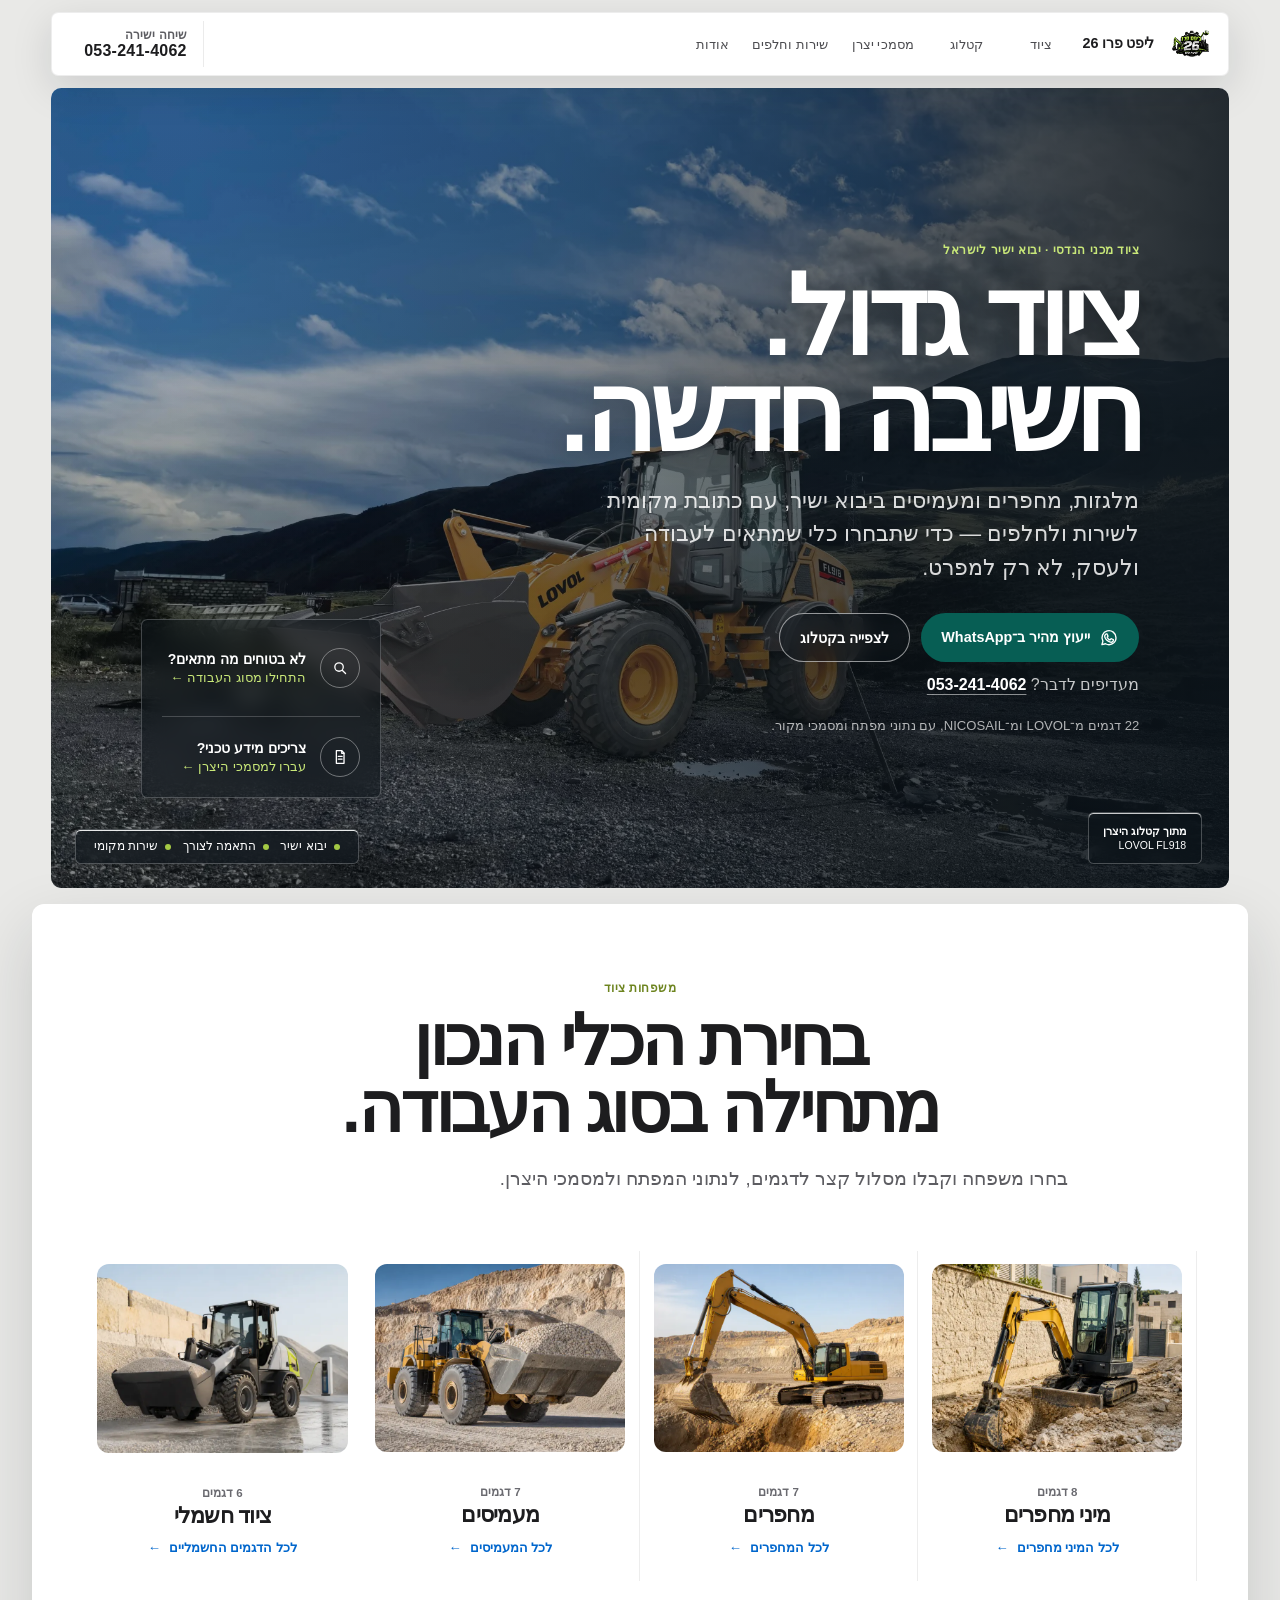
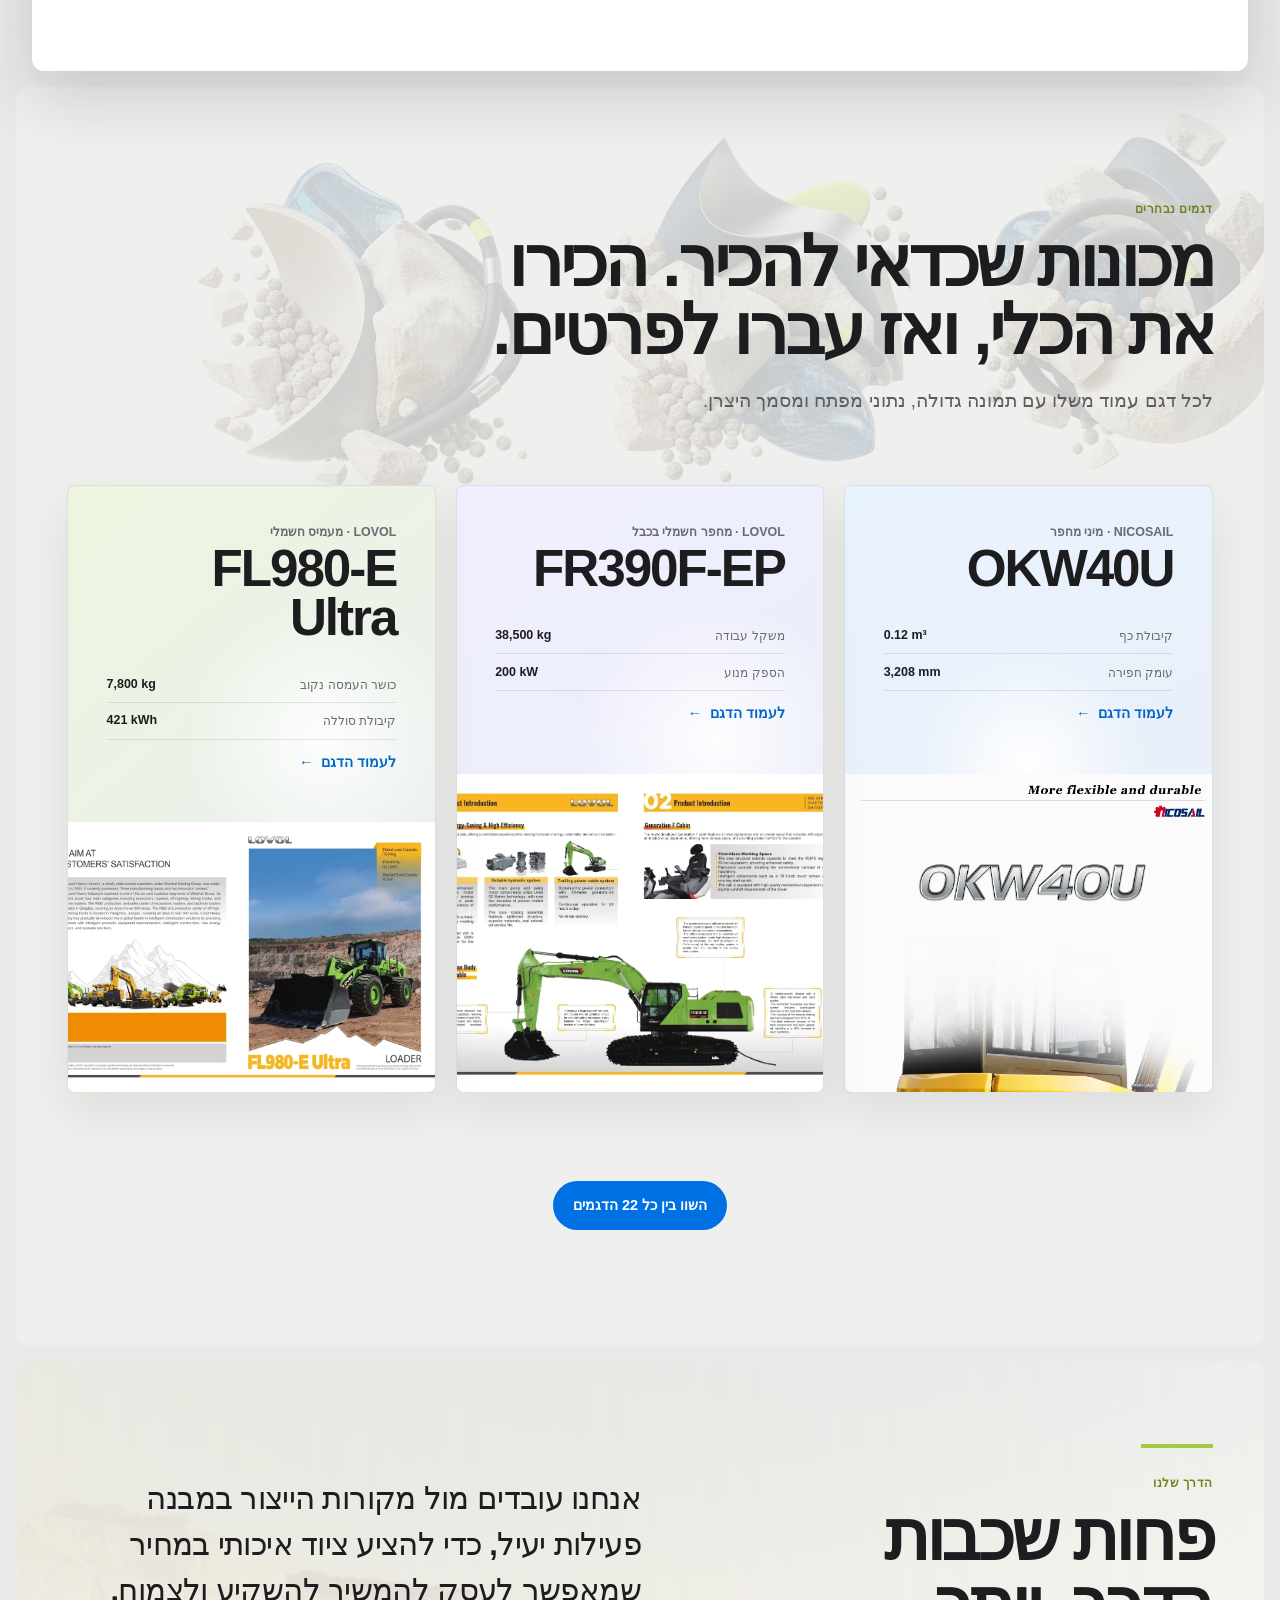
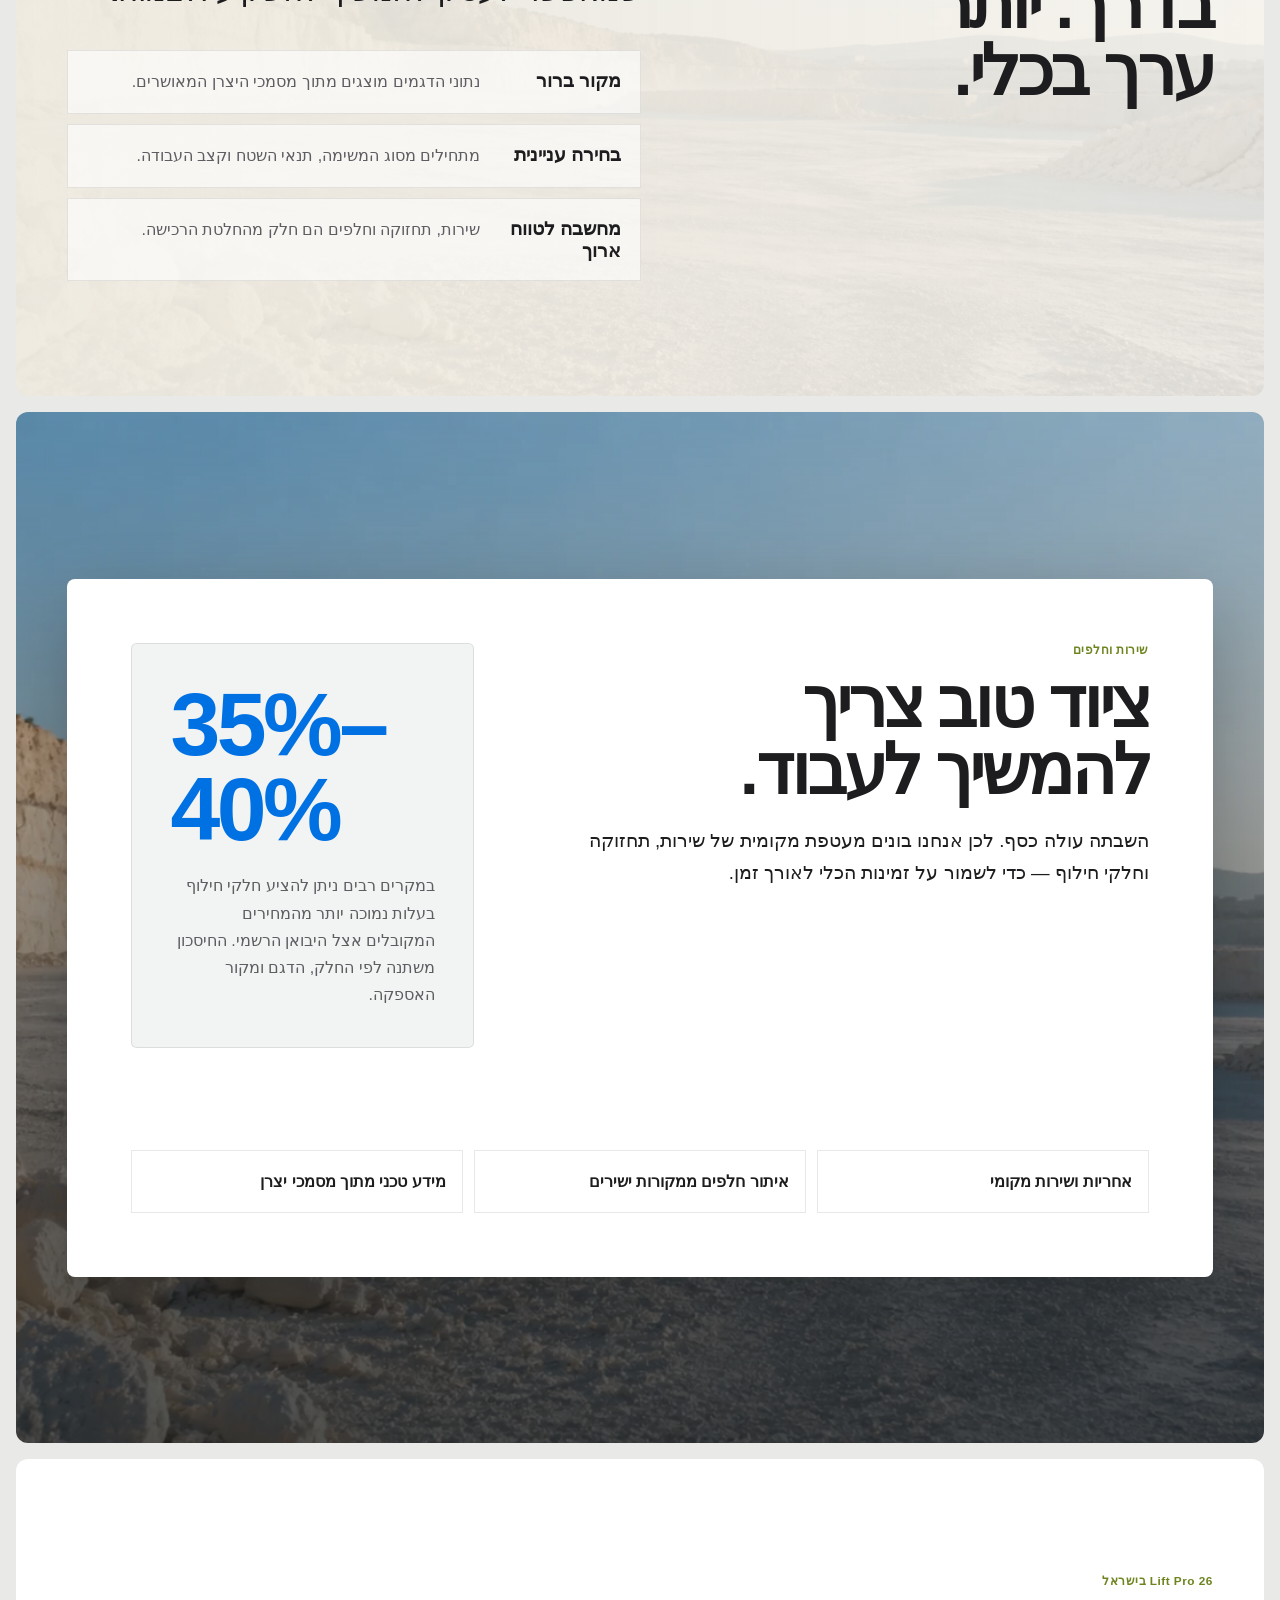
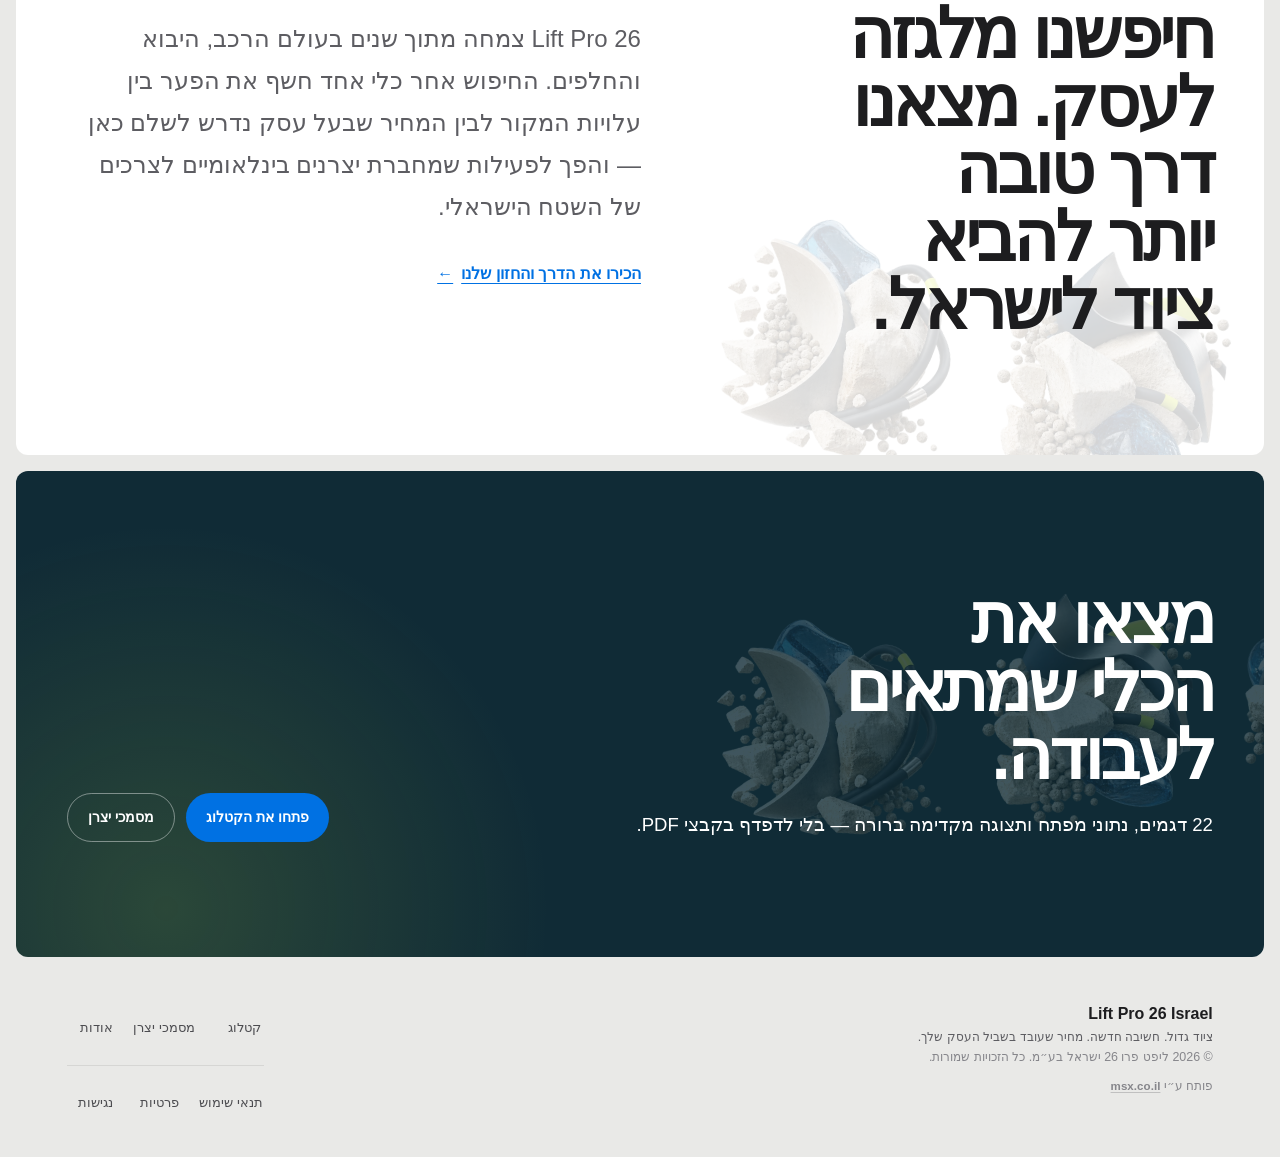
==== commit 7ce714b1: "Fix catalogue loading and responsive equipment media" ====
--- a/landing-site/index.html
+++ b/landing-site/index.html
@@ -11,7 +11,7 @@
     <title>Lift Pro 26 Israel | ציוד גדול. חשיבה חדשה.</title>
     <link rel="icon" href="../assets/brand/lift-pro-26-logo-transparent.png" type="image/png" />
     <link rel="stylesheet" href="./styles.css?v=31" />
-    <script type="module" src="./hero.js?v=7"></script>
+    <script defer src="./hero.js?v=8"></script>
   </head>
   <body data-active-theme="hero" data-whatsapp-destination="972532414062">
     <!--
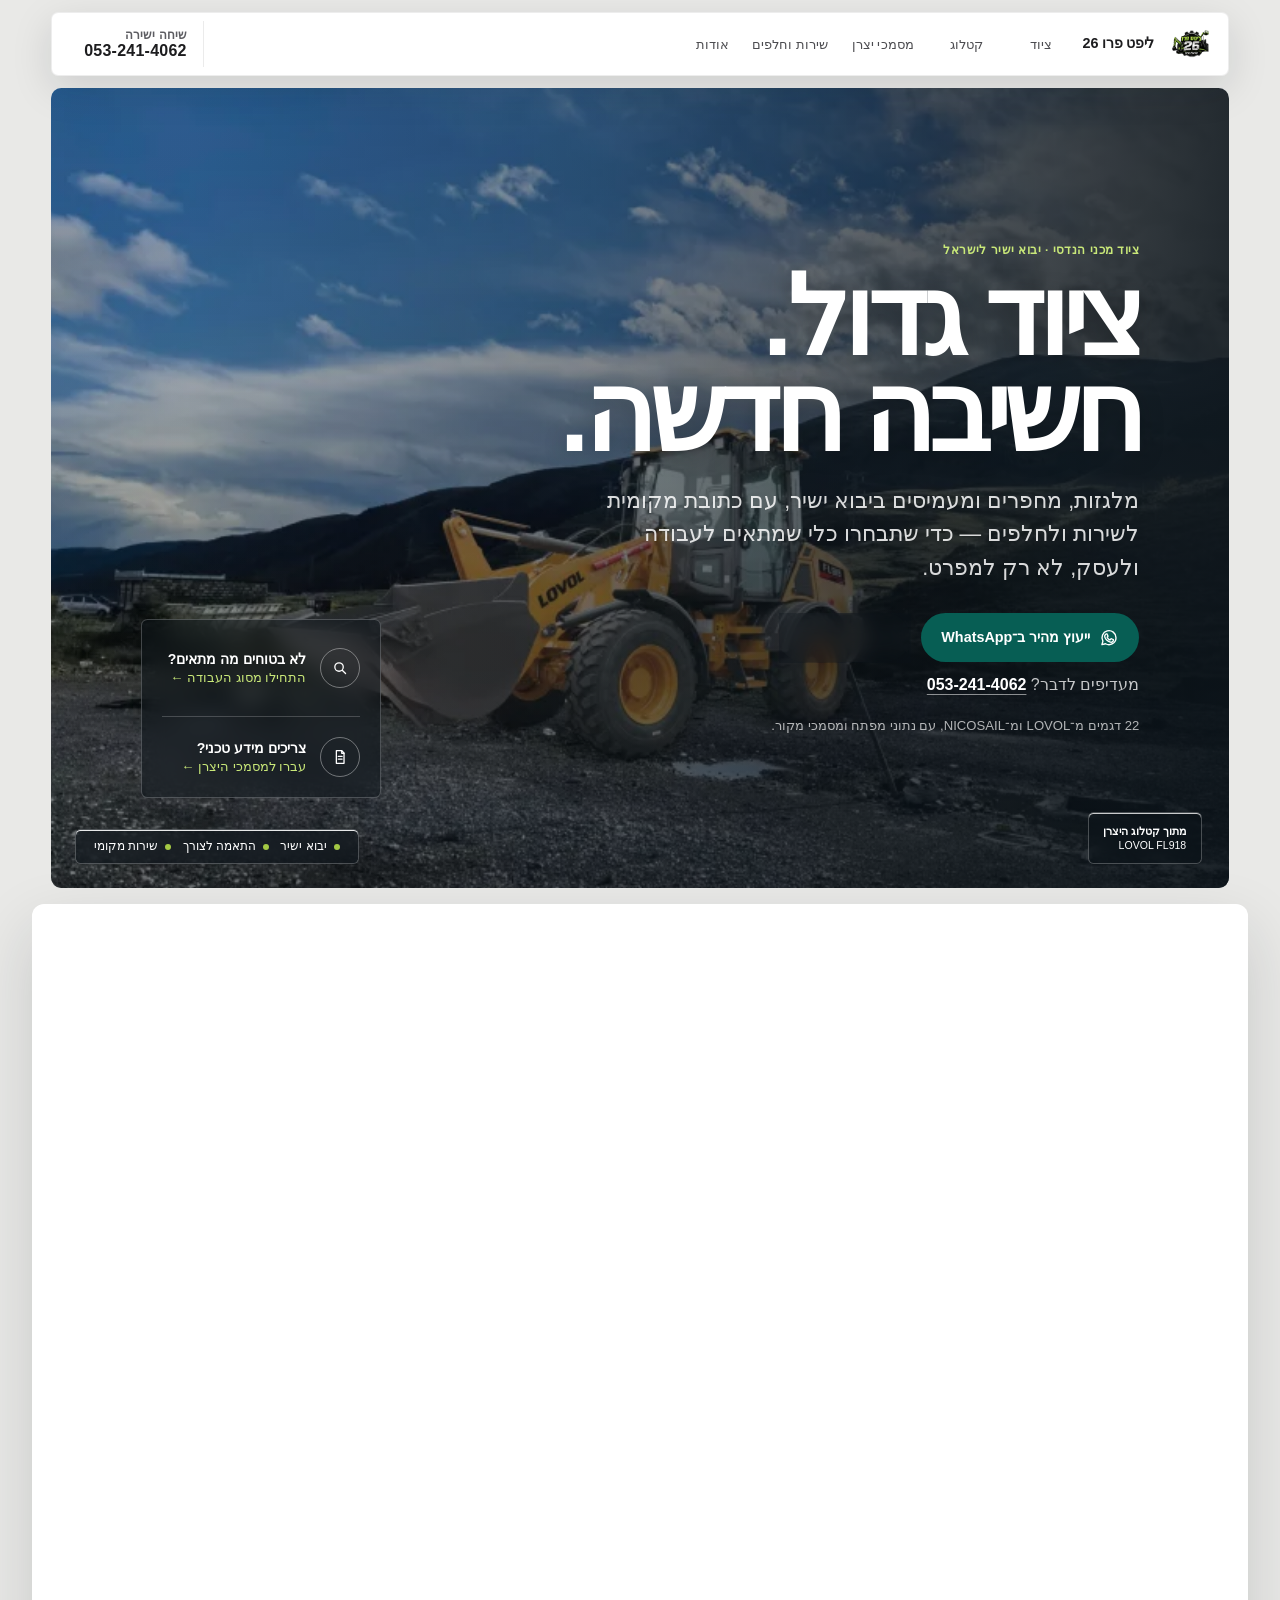
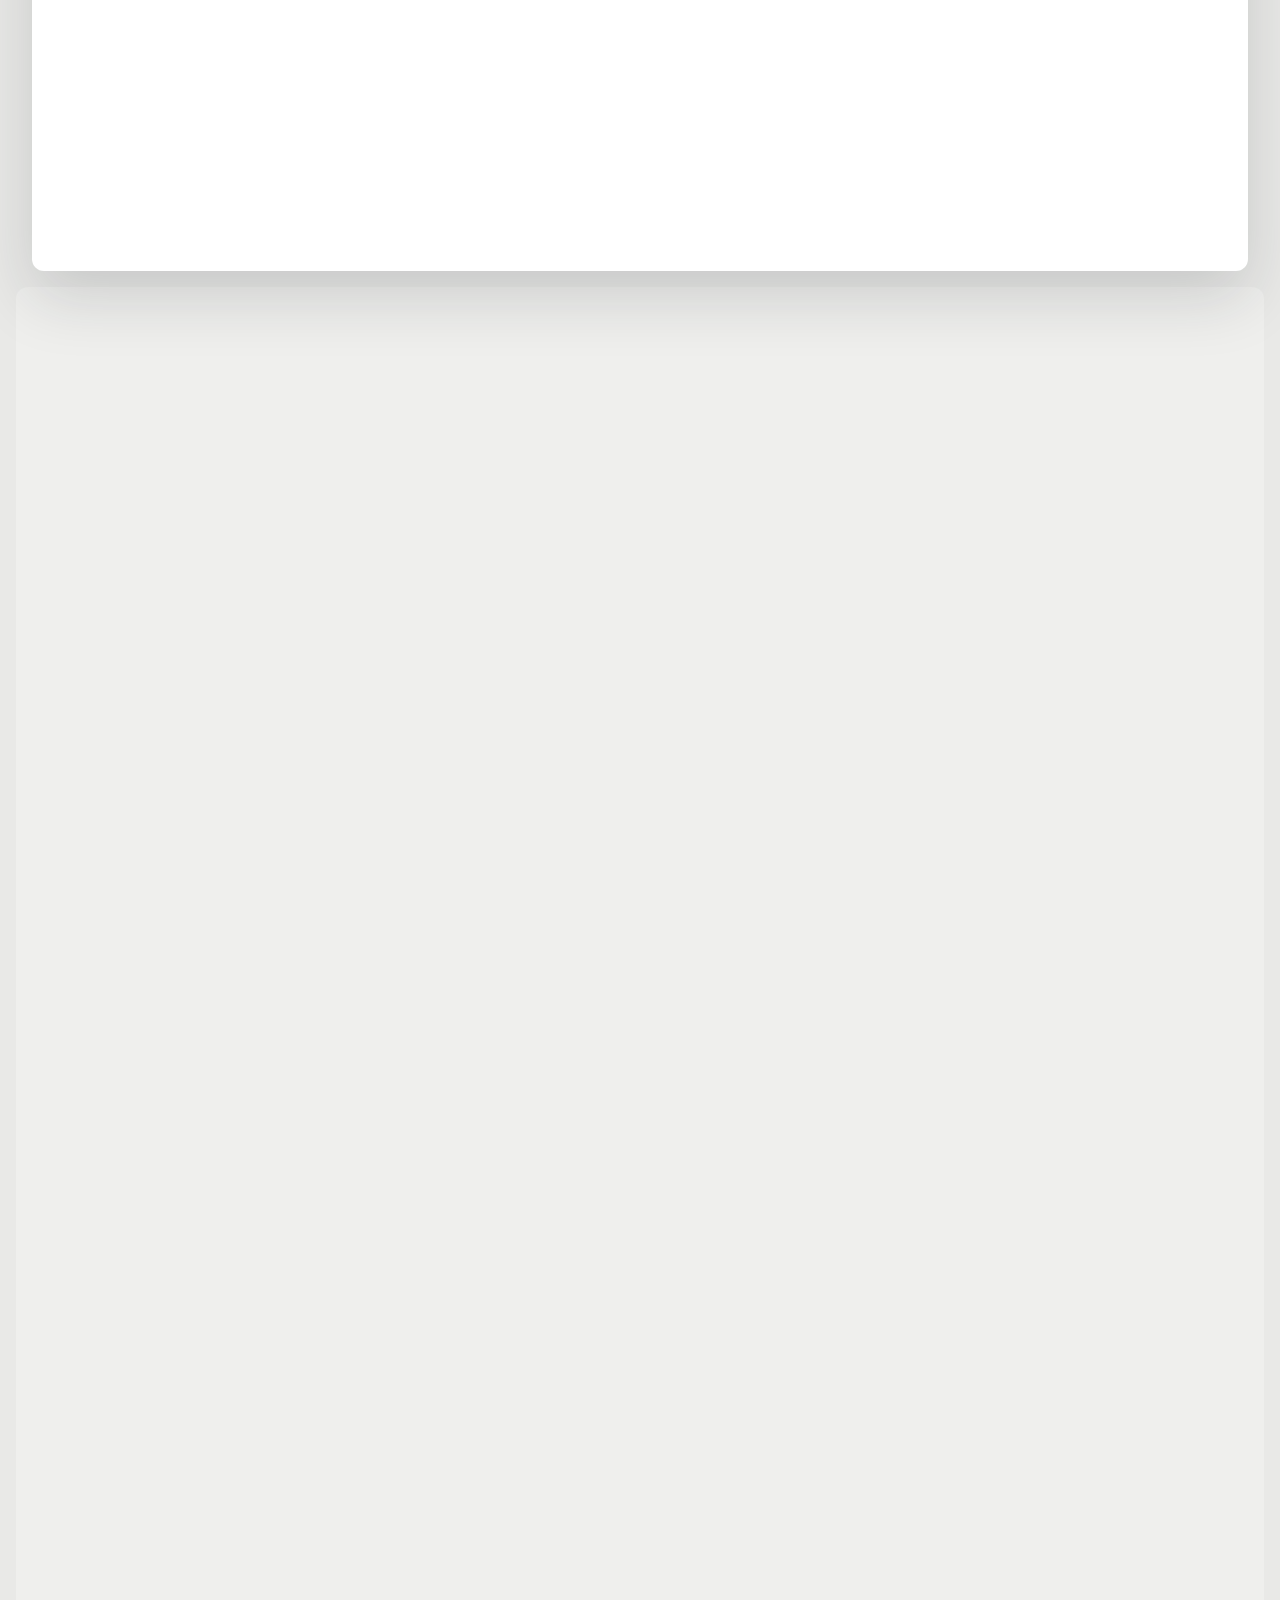
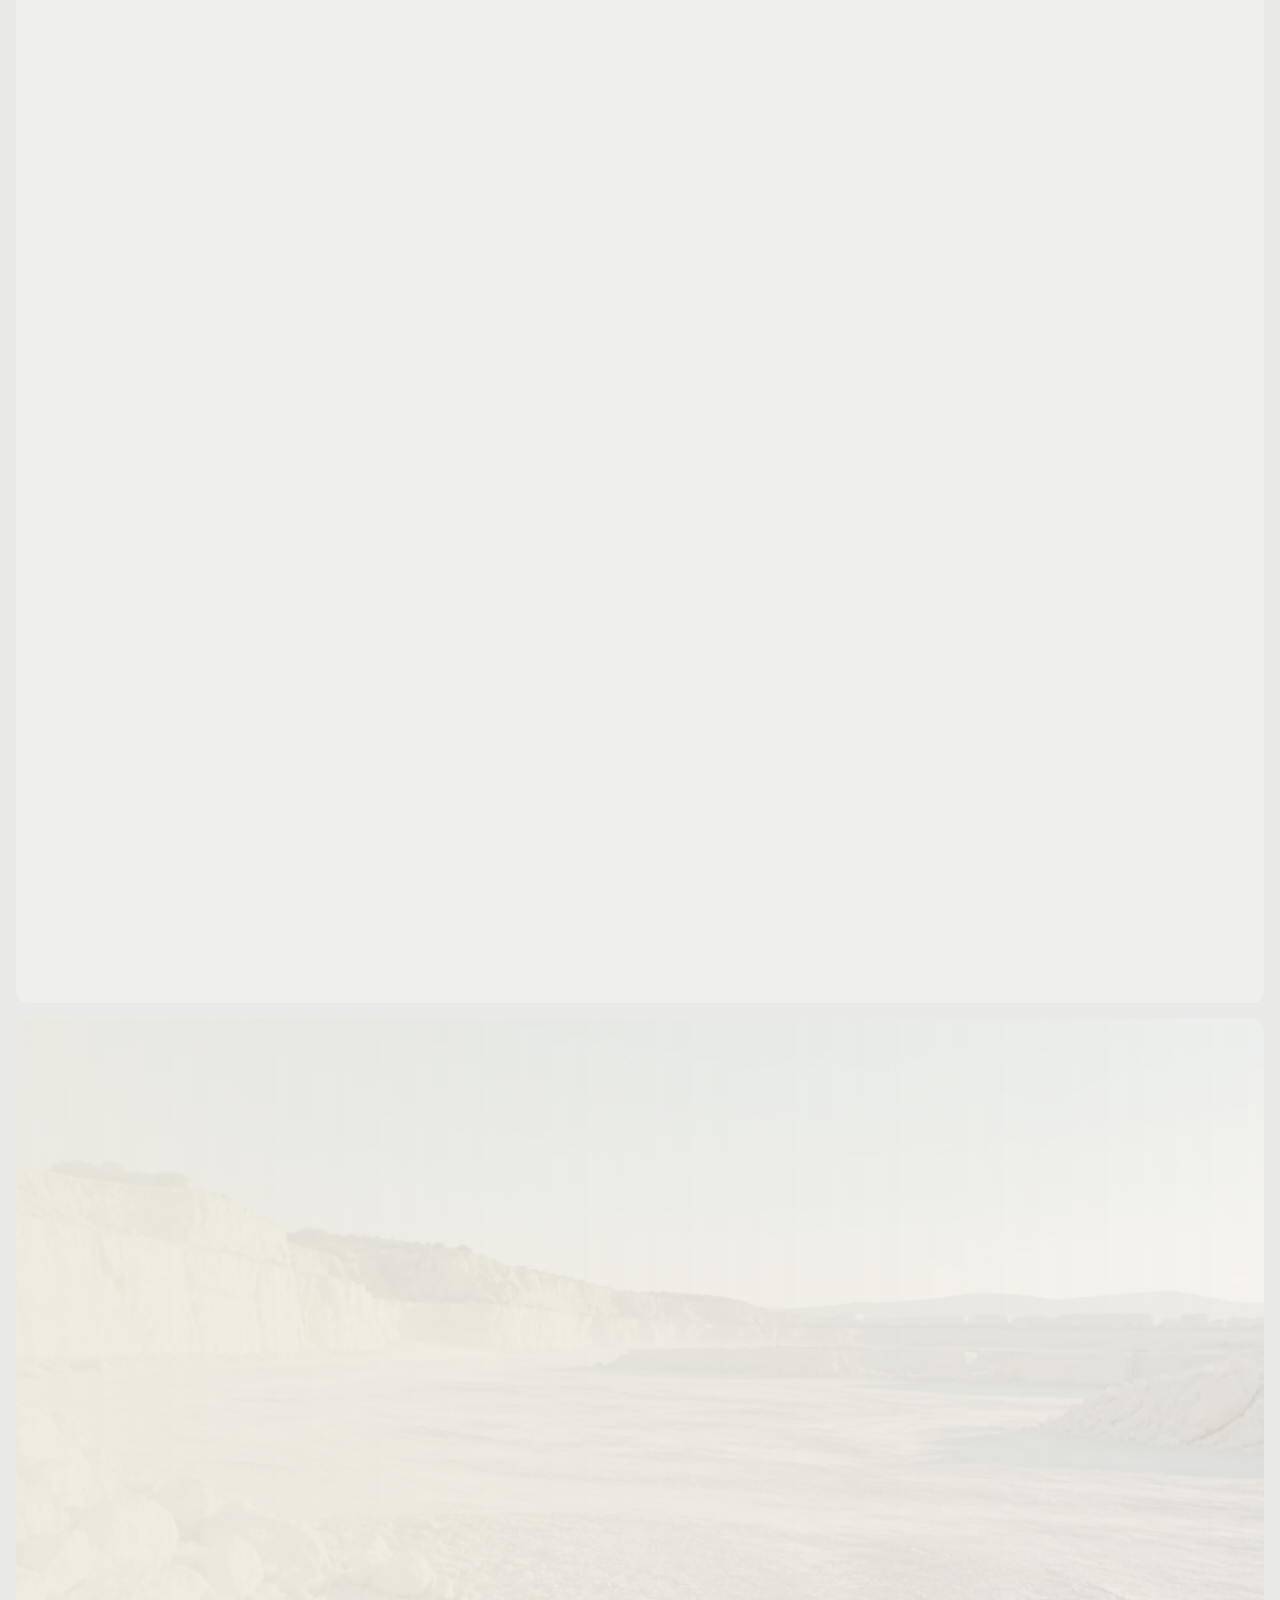
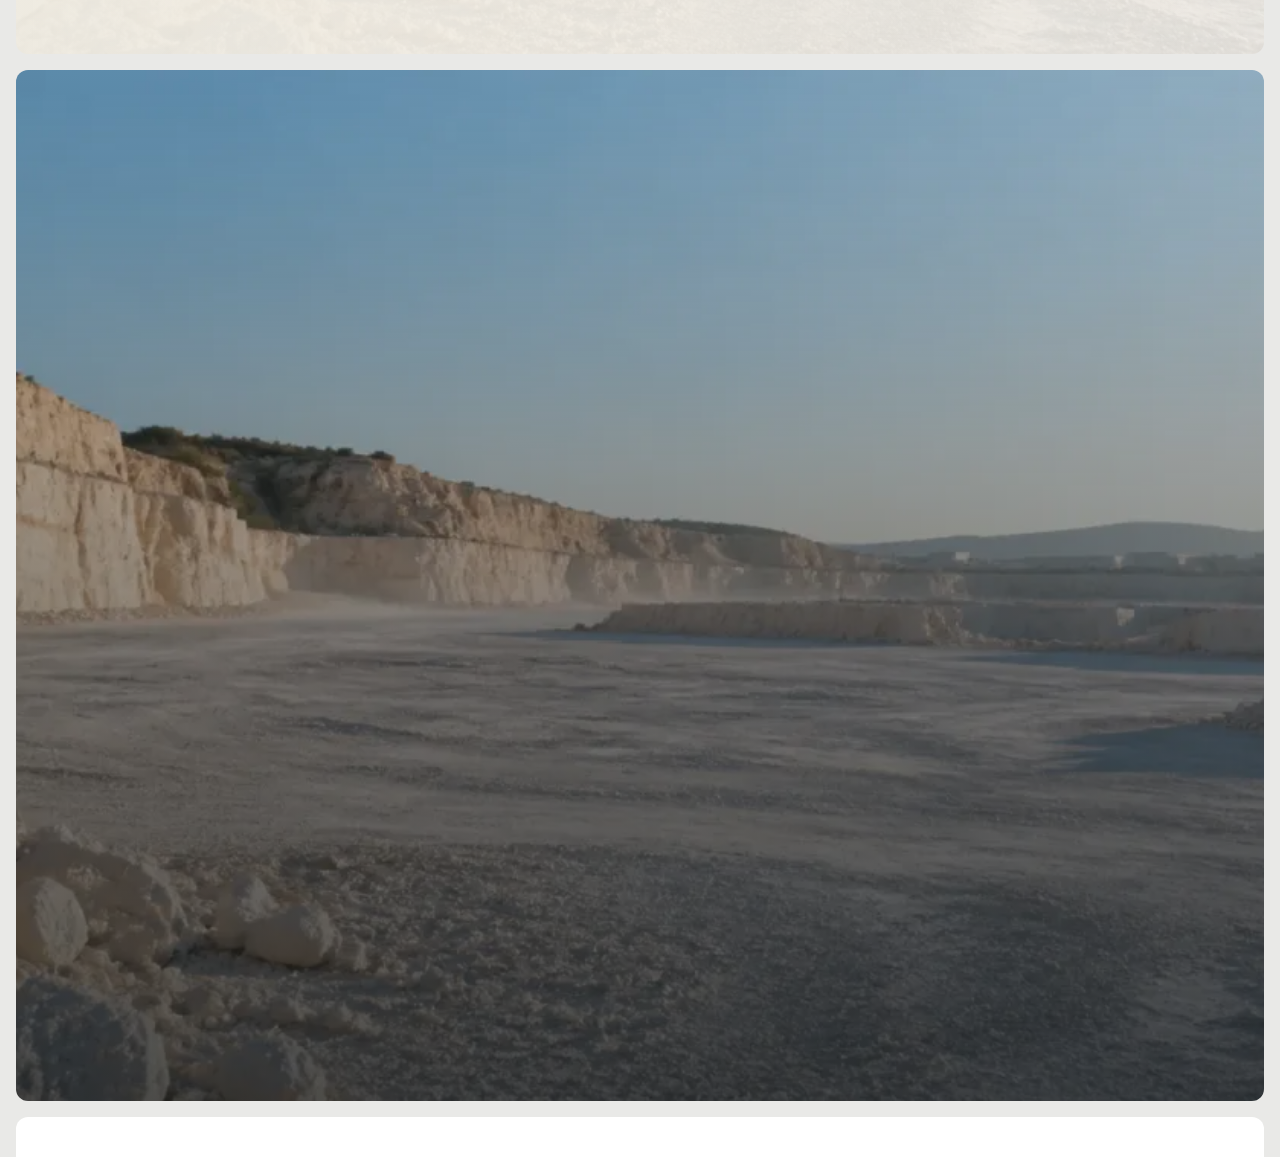
==== commit 0a2fd4ec: "Optimize landing site performance" ====
--- a/landing-site/index.html
+++ b/landing-site/index.html
@@ -9,9 +9,9 @@
     />
     <meta name="theme-color" content="#f4f0e8" />
     <title>Lift Pro 26 Israel | ציוד גדול. חשיבה חדשה.</title>
-    <link rel="icon" href="../assets/brand/lift-pro-26-logo-transparent.png" type="image/png" />
-    <link rel="stylesheet" href="./styles.css?v=31" />
-    <script defer src="./hero.js?v=8"></script>
+    <link rel="icon" href="./assets/brand/lift-pro-26-logo-runtime.webp" type="image/webp" />
+    <link rel="stylesheet" href="./styles.css?v=32" />
+    <script defer src="./hero.js?v=9"></script>
   </head>
   <body data-active-theme="hero" data-whatsapp-destination="972532414062">
     <!--
@@ -38,9 +38,10 @@
         </button>
         <a class="brand" href="./index.html" aria-label="ליפט פרו 26 ישראל בע״מ — דף הבית">
           <img
-            src="../assets/brand/lift-pro-26-logo-transparent.png"
-            width="1635"
-            height="962"
+            src="./assets/brand/lift-pro-26-logo-runtime.webp"
+            width="320"
+            height="188"
+            decoding="async"
             alt=""
           />
           <span>ליפט פרו 26<small>ישראל בע״מ</small></span>
@@ -116,9 +117,13 @@
             <div class="hero-scene">
               <img
                 class="hero-scene-photo"
-                src="./assets/hero/lovol-fl918-quarry-catalogue.webp"
-                width="1920"
-                height="1440"
+                src="./assets/hero/lovol-fl918-quarry-768.webp"
+                srcset="./assets/hero/lovol-fl918-quarry-768.webp 768w, ./assets/hero/lovol-fl918-quarry-1440.webp 1440w"
+                sizes="(max-width: 48rem) 100vw, 50vw"
+                width="768"
+                height="576"
+                decoding="async"
+                fetchpriority="high"
                 alt="מעמיס אופני LOVOL FL918 באתר עבודה הררי"
               />
               <div class="hero-scene-label" aria-hidden="true">
@@ -155,19 +160,19 @@
           <div class="equipment-grid">
             <a class="equipment-card reveal-group" href="./catalogue/index.html?filter=mini#models">
               <span class="equipment-card-copy"><small>8 דגמים</small><h3>מיני מחפרים</h3><p>חפירה ופיתוח במרחבים צפופים ובאתרים עירוניים.</p><span class="card-link-label">לכל המיני מחפרים <i aria-hidden="true">←</i></span></span>
-              <span class="equipment-card-media"><img src="./assets/categories/mini-excavators-v1.webp" width="720" height="540" loading="lazy" decoding="async" alt="מיני מחפר קומפקטי בעבודת תשתית באתר עירוני" /></span>
+              <span class="equipment-card-media"><img data-deferred-src="./assets/categories/mini-excavators-v1.webp" width="720" height="540" loading="lazy" decoding="async" alt="מיני מחפר קומפקטי בעבודת תשתית באתר עירוני" /></span>
             </a>
             <a class="equipment-card reveal-group" href="./catalogue/index.html?filter=excavator#models">
               <span class="equipment-card-copy"><small>7 דגמים</small><h3>מחפרים</h3><p>עבודות עפר, תשתית וחפירה בהיקפים שונים.</p><span class="card-link-label">לכל המחפרים <i aria-hidden="true">←</i></span></span>
-              <span class="equipment-card-media"><img src="./assets/categories/excavators-v1.webp" width="720" height="540" loading="lazy" decoding="async" alt="מחפר זחלי בעבודת עפר באתר מחצבה" /></span>
+              <span class="equipment-card-media"><img data-deferred-src="./assets/categories/excavators-v1.webp" width="720" height="540" loading="lazy" decoding="async" alt="מחפר זחלי בעבודת עפר באתר מחצבה" /></span>
             </a>
             <a class="equipment-card reveal-group" href="./catalogue/index.html?filter=loader#models">
               <span class="equipment-card-copy"><small>7 דגמים</small><h3>מעמיסים</h3><p>העמסה ושינוע באתרי עבודה, מחצבות ותשתיות.</p><span class="card-link-label">לכל המעמיסים <i aria-hidden="true">←</i></span></span>
-              <span class="equipment-card-media"><img src="./assets/categories/wheel-loaders-v1.webp" width="720" height="540" loading="lazy" decoding="async" alt="מעמיס אופני נושא אגרגט במחצבת אבן" /></span>
+              <span class="equipment-card-media"><img data-deferred-src="./assets/categories/wheel-loaders-v1.webp" width="720" height="540" loading="lazy" decoding="async" alt="מעמיס אופני נושא אגרגט במחצבת אבן" /></span>
             </a>
             <a class="equipment-card reveal-group" href="./catalogue/index.html?filter=electric#models">
               <span class="equipment-card-copy"><small>6 דגמים</small><h3>ציוד חשמלי</h3><p>מחפרים ומעמיסים חשמליים מתוך מסמכי היצרן.</p><span class="card-link-label">לכל הדגמים החשמליים <i aria-hidden="true">←</i></span></span>
-              <span class="equipment-card-media"><img src="./assets/categories/electric-equipment-v1.webp" width="720" height="540" loading="lazy" decoding="async" alt="מעמיס חשמלי קומפקטי בחצר תעשייתית" /></span>
+              <span class="equipment-card-media"><img data-deferred-src="./assets/categories/electric-equipment-v1.webp" width="720" height="540" loading="lazy" decoding="async" alt="מעמיס חשמלי קומפקטי בחצר תעשייתית" /></span>
             </a>
           </div>
         </div>
@@ -199,7 +204,7 @@
                 <a href="./catalogue/product/index.html?model=okw40u">לעמוד הדגם <span aria-hidden="true">←</span></a>
               </div>
               <a class="featured-media" href="./catalogue/product/index.html?model=okw40u" tabindex="-1" aria-hidden="true">
-                <img src="./assets/catalogue/okw40u.webp" width="1273" height="1800" loading="lazy" decoding="async" alt="" />
+                <img src="./assets/catalogue/cards/okw40u.webp" width="720" height="1018" loading="lazy" decoding="async" alt="" />
               </a>
             </article>
 
@@ -214,7 +219,7 @@
                 <a href="./catalogue/product/index.html?model=fr390f-ep">לעמוד הדגם <span aria-hidden="true">←</span></a>
               </div>
               <a class="featured-media" href="./catalogue/product/index.html?model=fr390f-ep" tabindex="-1" aria-hidden="true">
-                <img src="./assets/catalogue/fr390f-ep.webp" width="1800" height="824" loading="lazy" decoding="async" alt="" />
+                <img src="./assets/catalogue/cards/fr390f-ep.webp" width="720" height="330" loading="lazy" decoding="async" alt="" />
               </a>
             </article>
 
@@ -229,7 +234,7 @@
                 <a href="./catalogue/product/index.html?model=fl980-e-ultra">לעמוד הדגם <span aria-hidden="true">←</span></a>
               </div>
               <a class="featured-media" href="./catalogue/product/index.html?model=fl980-e-ultra" tabindex="-1" aria-hidden="true">
-                <img src="./assets/catalogue/fl980-e-ultra.webp" width="1800" height="824" loading="lazy" decoding="async" alt="" />
+                <img src="./assets/catalogue/cards/fl980-e-ultra.webp" width="720" height="330" loading="lazy" decoding="async" alt="" />
               </a>
             </article>
           </div>
--- a/landing-site/styles.css
+++ b/landing-site/styles.css
@@ -2300,6 +2300,13 @@
   }
 }
 
+@supports (content-visibility: auto) {
+  body:not(.inner-page) main > .page-section:not(.hero) {
+    content-visibility: auto;
+    contain-intrinsic-size: auto 52rem;
+  }
+}
+
 /* Static industrial sculptures: Ploy-inspired page punctuation translated
    into Lift Pro quarry, hydraulic, navy, blue, and lime materials. */
 body:not(.inner-page) .featured-section,
@@ -2315,7 +2322,7 @@
   position: absolute;
   z-index: -1;
   display: block;
-  background-image: url("./assets/decor/industrial-mineral-clusters-v1.webp");
+  background-image: url("./assets/decor/industrial-mineral-clusters-runtime.webp");
   background-repeat: no-repeat;
   content: "";
   pointer-events: none;
@@ -2683,7 +2690,7 @@
 body:not(.inner-page) .value-section {
   background:
     linear-gradient(90deg, rgba(239, 236, 227, 0.96), rgba(247, 245, 239, 0.82)),
-    url("./assets/hero/quarry-morning-v1.webp") center / cover;
+    url("./assets/hero/quarry-morning-runtime.webp") center / cover;
 }
 
 body:not(.inner-page) .value-layout {
@@ -2711,7 +2718,7 @@
   padding-block: clamp(7rem, 13vw, 13rem);
   background:
     linear-gradient(180deg, rgba(13, 23, 29, 0.12), rgba(13, 23, 29, 0.72)),
-    url("./assets/hero/quarry-morning-v1.webp") center 60% / cover;
+    url("./assets/hero/quarry-morning-runtime.webp") center 60% / cover;
 }
 
 body:not(.inner-page) .service-layout {
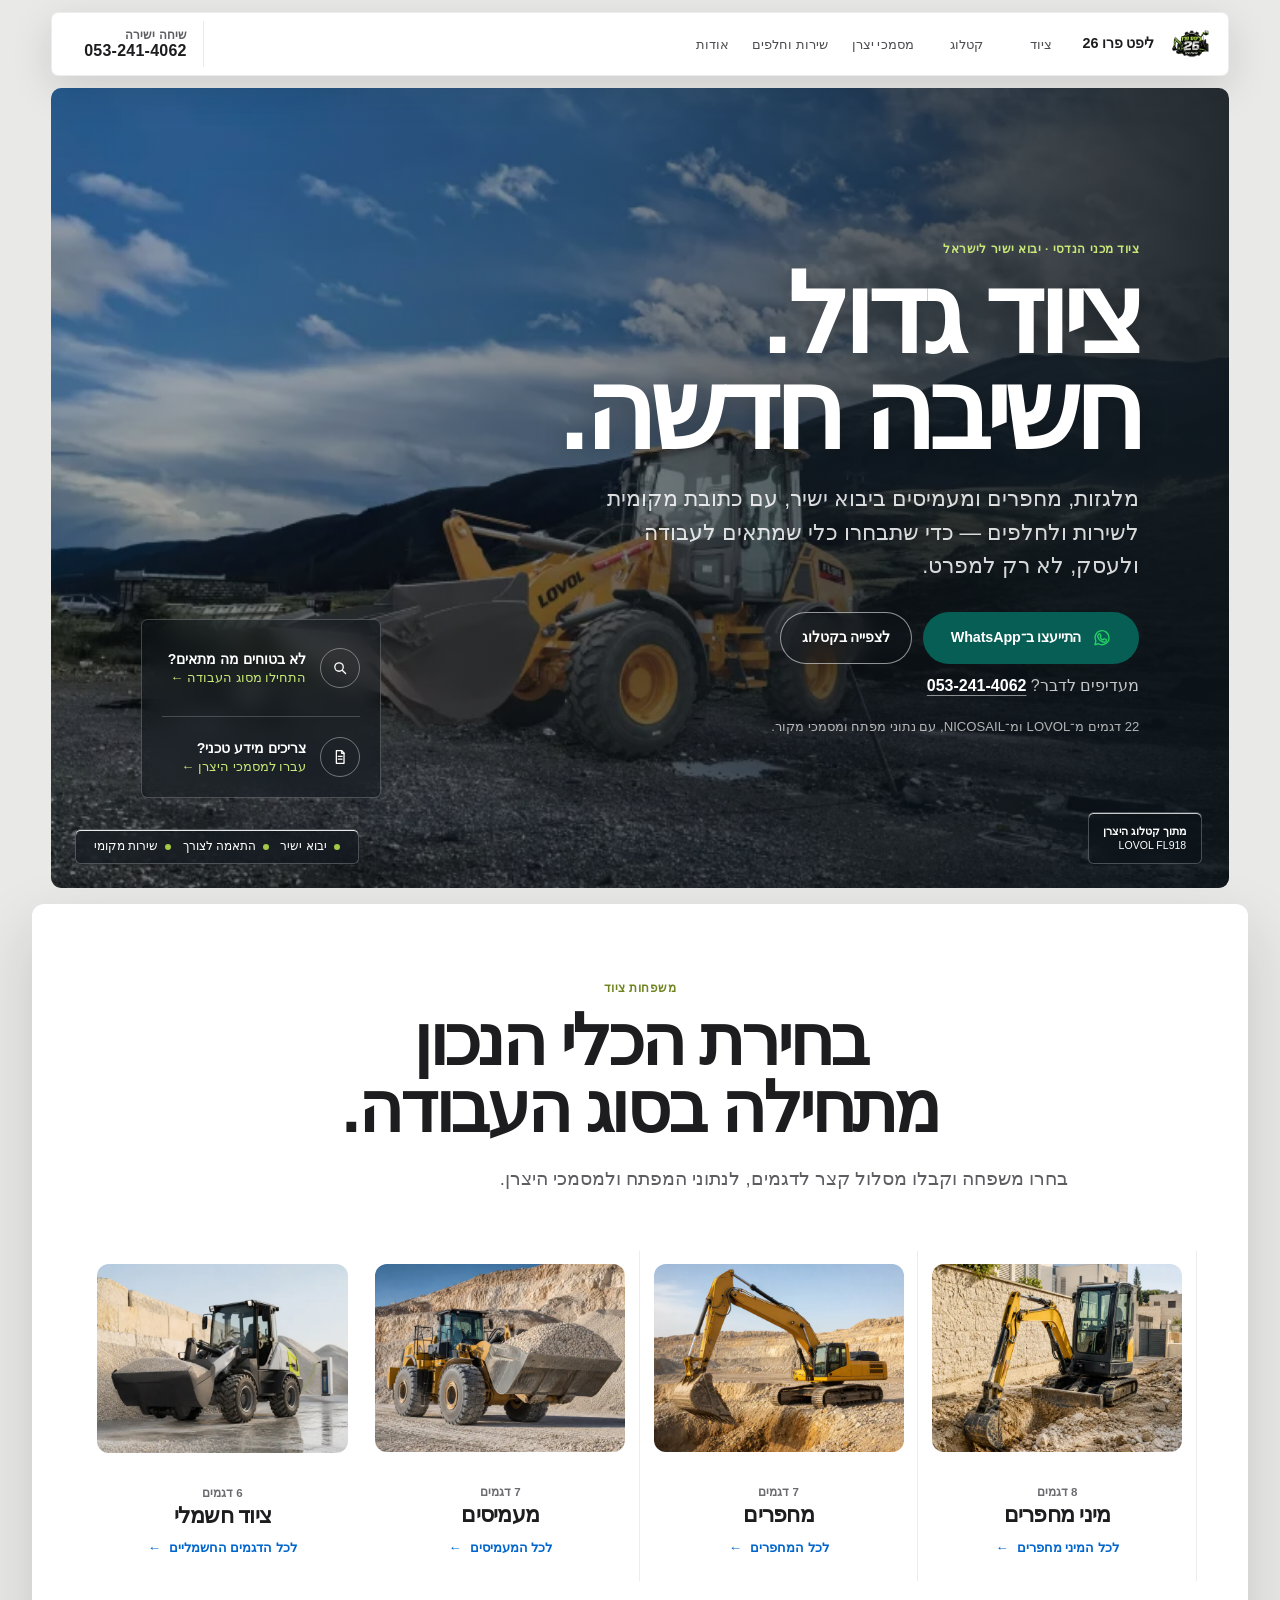
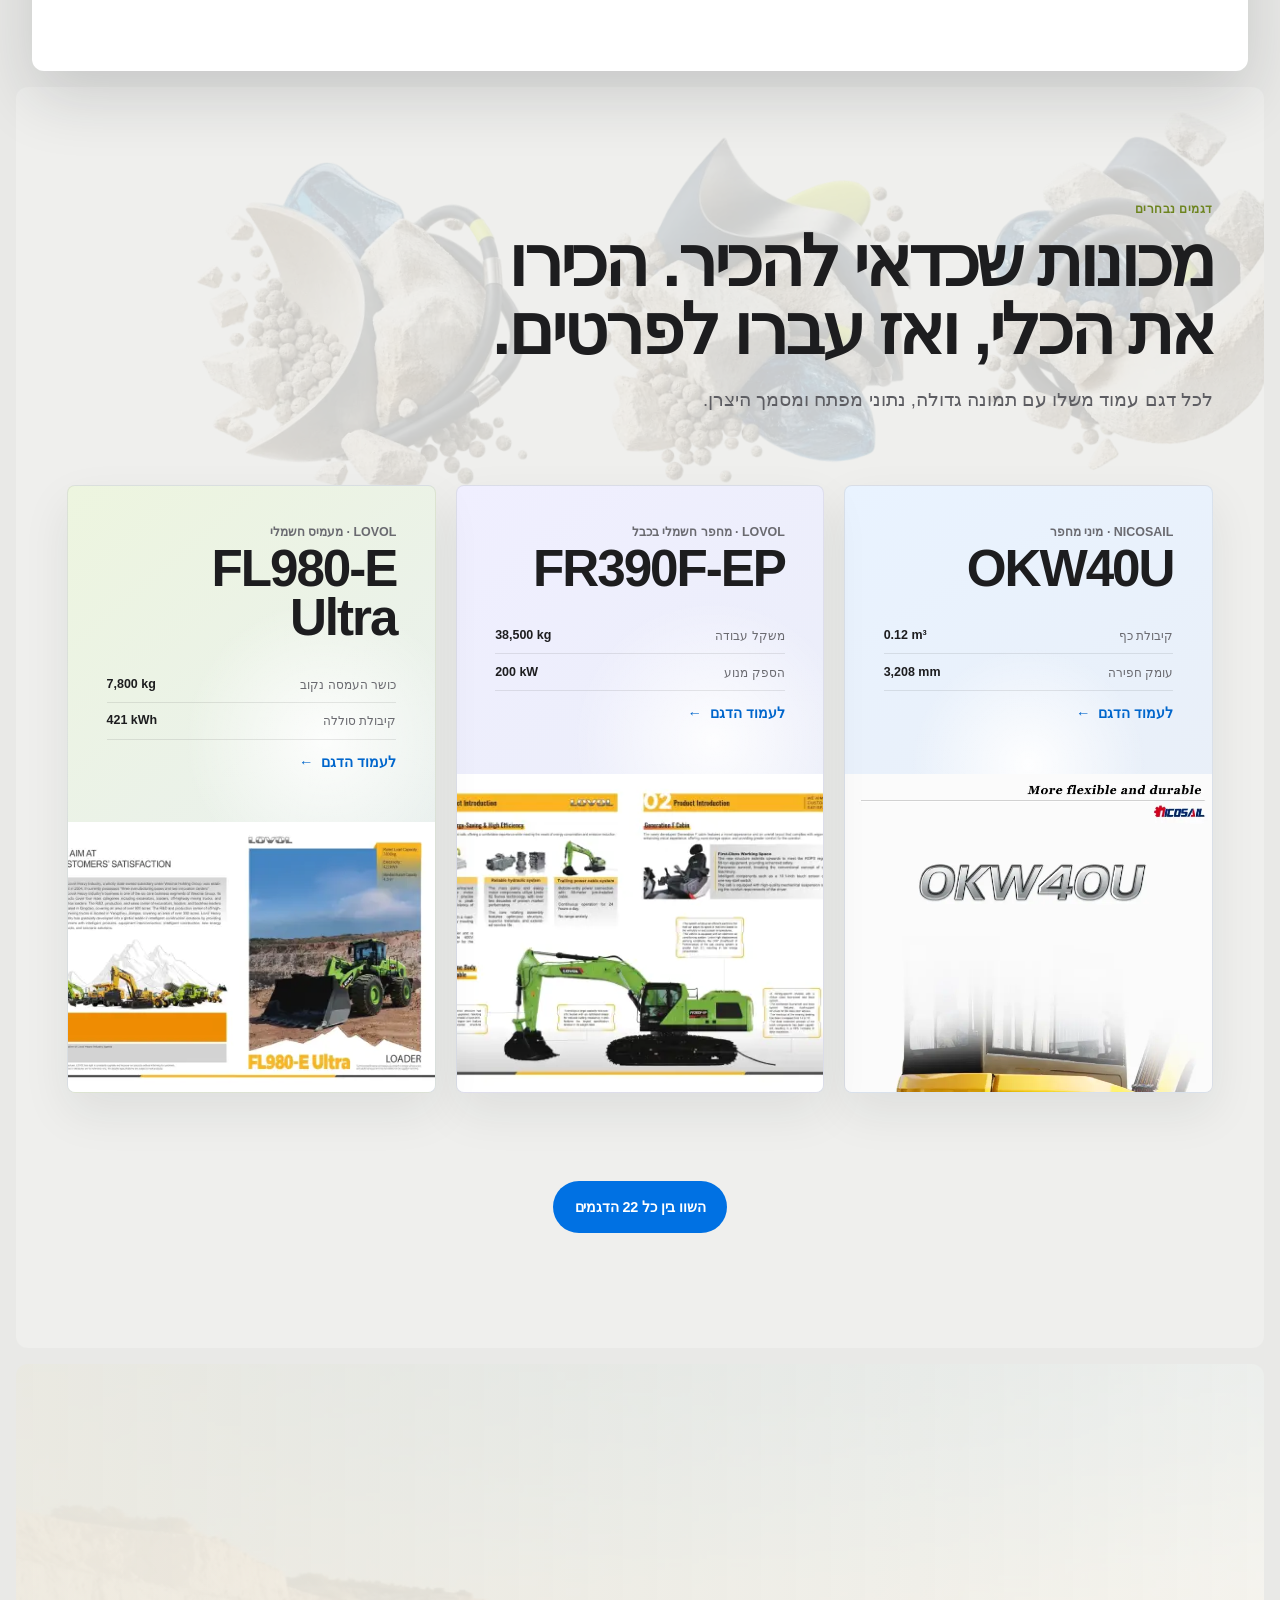
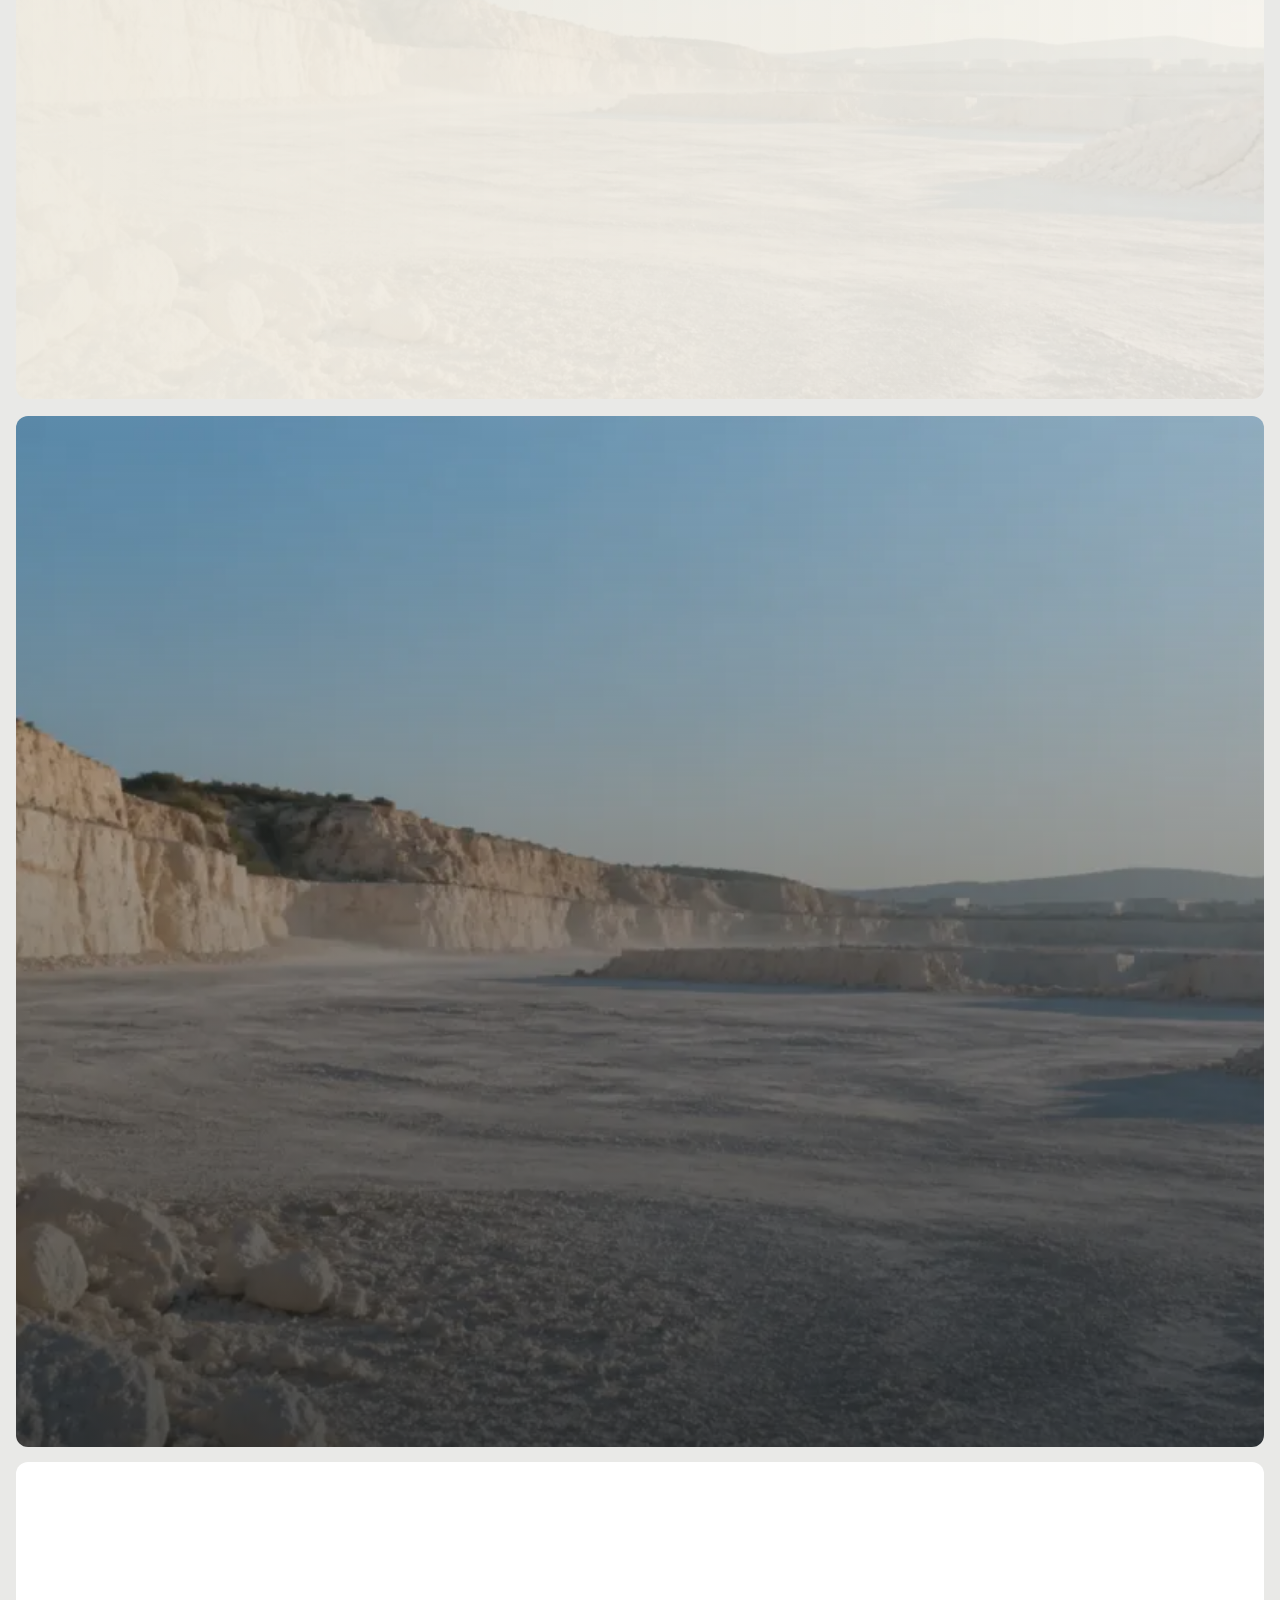
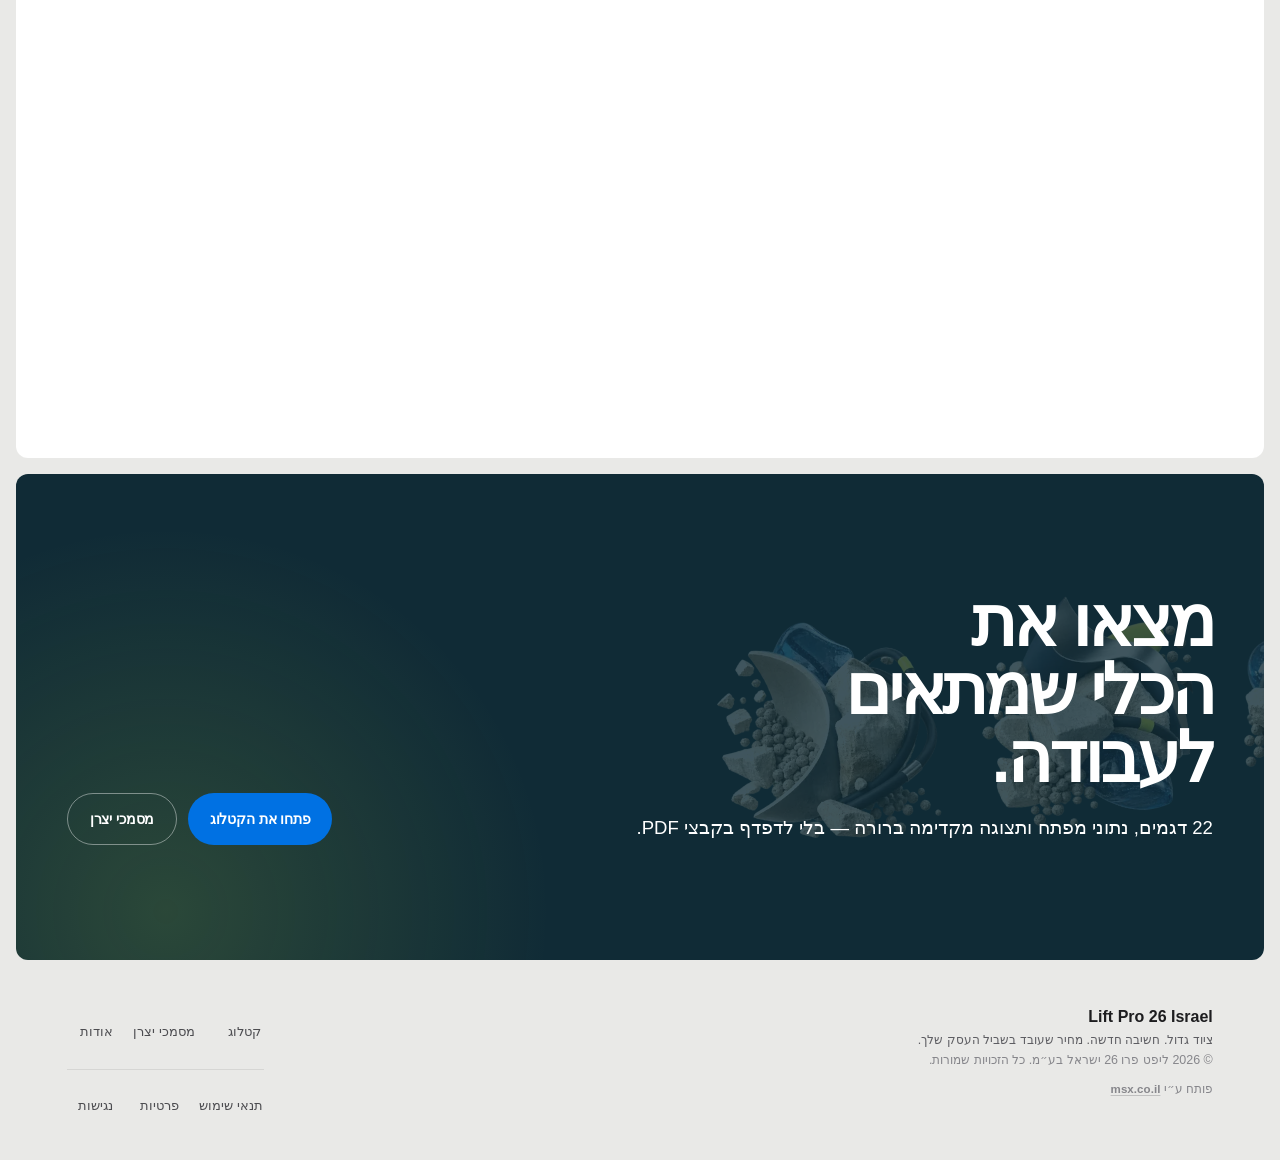
==== commit 91a43427: "Improve WhatsApp and action button UX" ====
--- a/landing-site/index.html
+++ b/landing-site/index.html
@@ -10,7 +10,7 @@
     <meta name="theme-color" content="#f4f0e8" />
     <title>Lift Pro 26 Israel | ציוד גדול. חשיבה חדשה.</title>
     <link rel="icon" href="./assets/brand/lift-pro-26-logo-runtime.webp" type="image/webp" />
-    <link rel="stylesheet" href="./styles.css?v=32" />
+    <link rel="stylesheet" href="./styles.css?v=33" />
     <script defer src="./hero.js?v=9"></script>
   </head>
   <body data-active-theme="hero" data-whatsapp-destination="972532414062">
@@ -86,9 +86,10 @@
                   data-whatsapp-link
                   data-lead-channel="whatsapp"
                   data-lead-context="homepage-hero"
+                  aria-label="פתיחת WhatsApp לייעוץ על התאמת ציוד"
                 >
                   <svg viewBox="0 0 24 24" aria-hidden="true" focusable="false"><path d="M20.4 11.6a8.4 8.4 0 0 1-12.5 7.3L3.5 20l1.2-4.2a8.4 8.4 0 1 1 15.7-4.2Z"></path><path d="M8.2 7.4c.2-.4.4-.4.7-.4h.5c.2 0 .4.1.5.5l.8 2c.1.3.1.5-.1.7l-.6.7c-.2.2-.1.4 0 .6.7 1.2 1.6 2.1 2.8 2.7.2.1.4.1.6-.1l.8-1c.2-.2.4-.3.7-.2l1.9.9c.3.1.5.3.5.5 0 .3-.2 1.5-1 2.1-.7.6-1.7.8-2.7.5-1.1-.3-2.5-.9-4.1-2.3-1.3-1.2-2.2-2.7-2.5-3.7-.4-1.1 0-2.1.4-2.5.2-.2.5-.6.8-1Z"></path></svg>
-                  <span>ייעוץ מהיר ב־<bdi>WhatsApp</bdi></span>
+                  <span>התייעצו ב־<bdi>WhatsApp</bdi></span>
                 </a>
                 <a class="button button-secondary" href="./catalogue/index.html">לצפייה בקטלוג</a>
               </div>
@@ -369,9 +370,10 @@
         data-whatsapp-link
         data-lead-channel="whatsapp"
         data-lead-context="homepage-mobile-dock"
+        aria-label="פתיחת WhatsApp לייעוץ על התאמת ציוד"
       >
         <svg viewBox="0 0 24 24" aria-hidden="true" focusable="false"><path d="M20.4 11.6a8.4 8.4 0 0 1-12.5 7.3L3.5 20l1.2-4.2a8.4 8.4 0 1 1 15.7-4.2Z"></path><path d="M8.2 7.4c.2-.4.4-.4.7-.4h.5c.2 0 .4.1.5.5l.8 2c.1.3.1.5-.1.7l-.6.7c-.2.2-.1.4 0 .6.7 1.2 1.6 2.1 2.8 2.7.2.1.4.1.6-.1l.8-1c.2-.2.4-.3.7-.2l1.9.9c.3.1.5.3.5.5 0 .3-.2 1.5-1 2.1-.7.6-1.7.8-2.7.5-1.1-.3-2.5-.9-4.1-2.3-1.3-1.2-2.2-2.7-2.5-3.7-.4-1.1 0-2.1.4-2.5.2-.2.5-.6.8-1Z"></path></svg>
-        <span>WhatsApp</span>
+        <span class="contact-action-copy"><strong>ייעוץ ב־<bdi>WhatsApp</bdi></strong><small>תגובה מהירה</small></span>
       </a>
       <a
         class="mobile-phone-action"
@@ -380,7 +382,7 @@
         data-lead-context="homepage-mobile-dock"
         aria-label="התקשרו לליפט פרו 26 במספר 053-241-4062"
       >
-        <span>התקשרו</span>
+        <span>שיחה ישירה</span>
         <bdi>053-241-4062</bdi>
       </a>
     </aside>
--- a/landing-site/styles.css
+++ b/landing-site/styles.css
@@ -982,6 +982,10 @@
   --lime: #a4c944;
   --lime-strong: #c9e879;
   --lime-ink: #172208;
+  --whatsapp-deep: #075e54;
+  --whatsapp-hover: #064e46;
+  --whatsapp-signal: #25d366;
+  --control-shadow: 0 0.55rem 1.5rem rgba(0, 91, 187, 0.16);
   --border: rgba(29, 29, 31, 0.09);
   --border-dark: rgba(255, 255, 255, 0.18);
   --radius: 2rem;
@@ -1163,21 +1167,23 @@
 }
 
 .button {
-  min-height: 3.05rem;
-  padding: 0.72rem 1.25rem;
+  min-height: 3.25rem;
+  padding: 0.78rem 1.35rem;
   border: 0;
   border-radius: 999px;
   background: var(--navy);
   color: #fff;
   font-size: 0.9rem;
-  font-weight: 620;
+  font-weight: 680;
+  letter-spacing: -0.01em;
   box-shadow: none;
-  transition: transform 100ms ease-out, background-color 180ms ease, box-shadow 180ms ease;
+  touch-action: manipulation;
+  transition: transform 100ms var(--ease-out), background-color 180ms ease, color 180ms ease, box-shadow 180ms ease;
 }
 
 .button:hover {
   background: #0077ed;
-  box-shadow: 0 0.5rem 1.4rem rgba(0, 113, 227, 0.2);
+  box-shadow: var(--control-shadow);
 }
 
 .button-secondary {
@@ -2991,7 +2997,7 @@
 }
 
 .whatsapp-action {
-  gap: 0.55rem;
+  gap: 0.65rem;
 }
 
 .whatsapp-action svg,
@@ -3000,19 +3006,20 @@
   height: 1.25rem;
   flex: none;
   fill: none;
-  stroke: currentColor;
+  stroke: var(--whatsapp-signal);
   stroke-linecap: round;
   stroke-linejoin: round;
   stroke-width: 1.65;
 }
 
 body:not(.inner-page) .hero-actions .whatsapp-action {
-  background: #075e54;
+  min-width: 13.5rem;
+  background: var(--whatsapp-deep);
   color: #fff;
 }
 
 body:not(.inner-page) .hero-actions .whatsapp-action:hover {
-  background: #064e46;
+  background: var(--whatsapp-hover);
   box-shadow: 0 0.8rem 2rem rgba(7, 94, 84, 0.26);
 }
 
@@ -3042,6 +3049,10 @@
 @media (max-width: 47.99rem) {
   body:not(.inner-page) {
     padding-block-end: calc(5.35rem + env(safe-area-inset-bottom));
+  }
+
+  .site-footer a {
+    scroll-margin-block-end: calc(5.35rem + env(safe-area-inset-bottom));
   }
 
   body:not(.inner-page) .hero-actions .whatsapp-action,
@@ -3056,49 +3067,99 @@
     z-index: 120;
     display: grid;
     min-height: 4rem;
-    padding: 0.4rem;
+    padding: 0.35rem;
     border: 1px solid rgba(255, 255, 255, 0.72);
     border-radius: 1rem;
-    background: rgba(255, 255, 255, 0.82);
+    background: rgba(255, 255, 255, 0.88);
     box-shadow: 0 1rem 2.8rem rgba(9, 21, 25, 0.24), inset 0 1px 0 #fff;
-    grid-template-columns: 1.08fr 0.92fr;
-    gap: 0.4rem;
+    grid-template-columns: minmax(0, 1.08fr) minmax(7.5rem, 0.92fr);
+    gap: 0.35rem;
     backdrop-filter: blur(22px) saturate(165%);
   }
 
   .mobile-contact-dock a {
     display: inline-flex;
     min-width: 0;
-    min-height: 3.2rem;
+    min-height: 3.25rem;
+    padding-inline: 0.7rem;
     align-items: center;
     justify-content: center;
-    border-radius: 0.7rem;
-    font-size: 1rem;
-    font-weight: 720;
+    border-radius: 999px;
+    font-size: 0.86rem;
+    font-weight: 680;
     text-decoration: none;
+    touch-action: manipulation;
+    transition: transform 100ms var(--ease-out), background-color 180ms ease, box-shadow 180ms ease;
+  }
+
+  .mobile-contact-dock a:active {
+    transform: scale(0.97);
+  }
+
+  .mobile-contact-dock a:focus-visible {
+    outline: 3px solid #0071e3;
+    outline-offset: 2px;
   }
 
   .mobile-whatsapp-action {
-    gap: 0.45rem;
-    background: #075e54;
+    justify-content: flex-start;
+    gap: 0.5rem;
+    background: var(--whatsapp-deep);
     color: #fff;
+    box-shadow: 0 0.5rem 1.2rem rgba(7, 94, 84, 0.2);
+  }
+
+  .mobile-whatsapp-action:hover {
+    background: var(--whatsapp-hover);
+  }
+
+  .mobile-whatsapp-action svg {
+    width: 1.25rem;
+    height: 1.25rem;
+  }
+
+  .contact-action-copy {
+    display: grid;
+    min-width: 0;
+    gap: 0.1rem;
+    text-align: start;
+  }
+
+  .contact-action-copy strong,
+  .contact-action-copy small {
+    display: block;
+    white-space: nowrap;
+  }
+
+  .contact-action-copy strong {
+    font-size: 0.82rem;
+    font-weight: 740;
+  }
+
+  .contact-action-copy small {
+    display: none;
   }
 
   .mobile-phone-action {
+    padding-inline: 0.45rem !important;
     flex-direction: column;
     border: 1px solid var(--border);
+    background: rgba(255, 255, 255, 0.58);
     color: var(--ink);
     line-height: 1.05;
   }
 
   .mobile-phone-action span {
     color: var(--ink-muted);
-    font-size: 0.74rem;
+    font-size: 0.64rem;
+    font-weight: 620;
   }
 
   .mobile-phone-action bdi {
     margin-block-start: 0.18rem;
-    font-size: 1rem;
+    font-size: 0.82rem;
+    font-weight: 740;
+    white-space: nowrap;
   }
 }
 
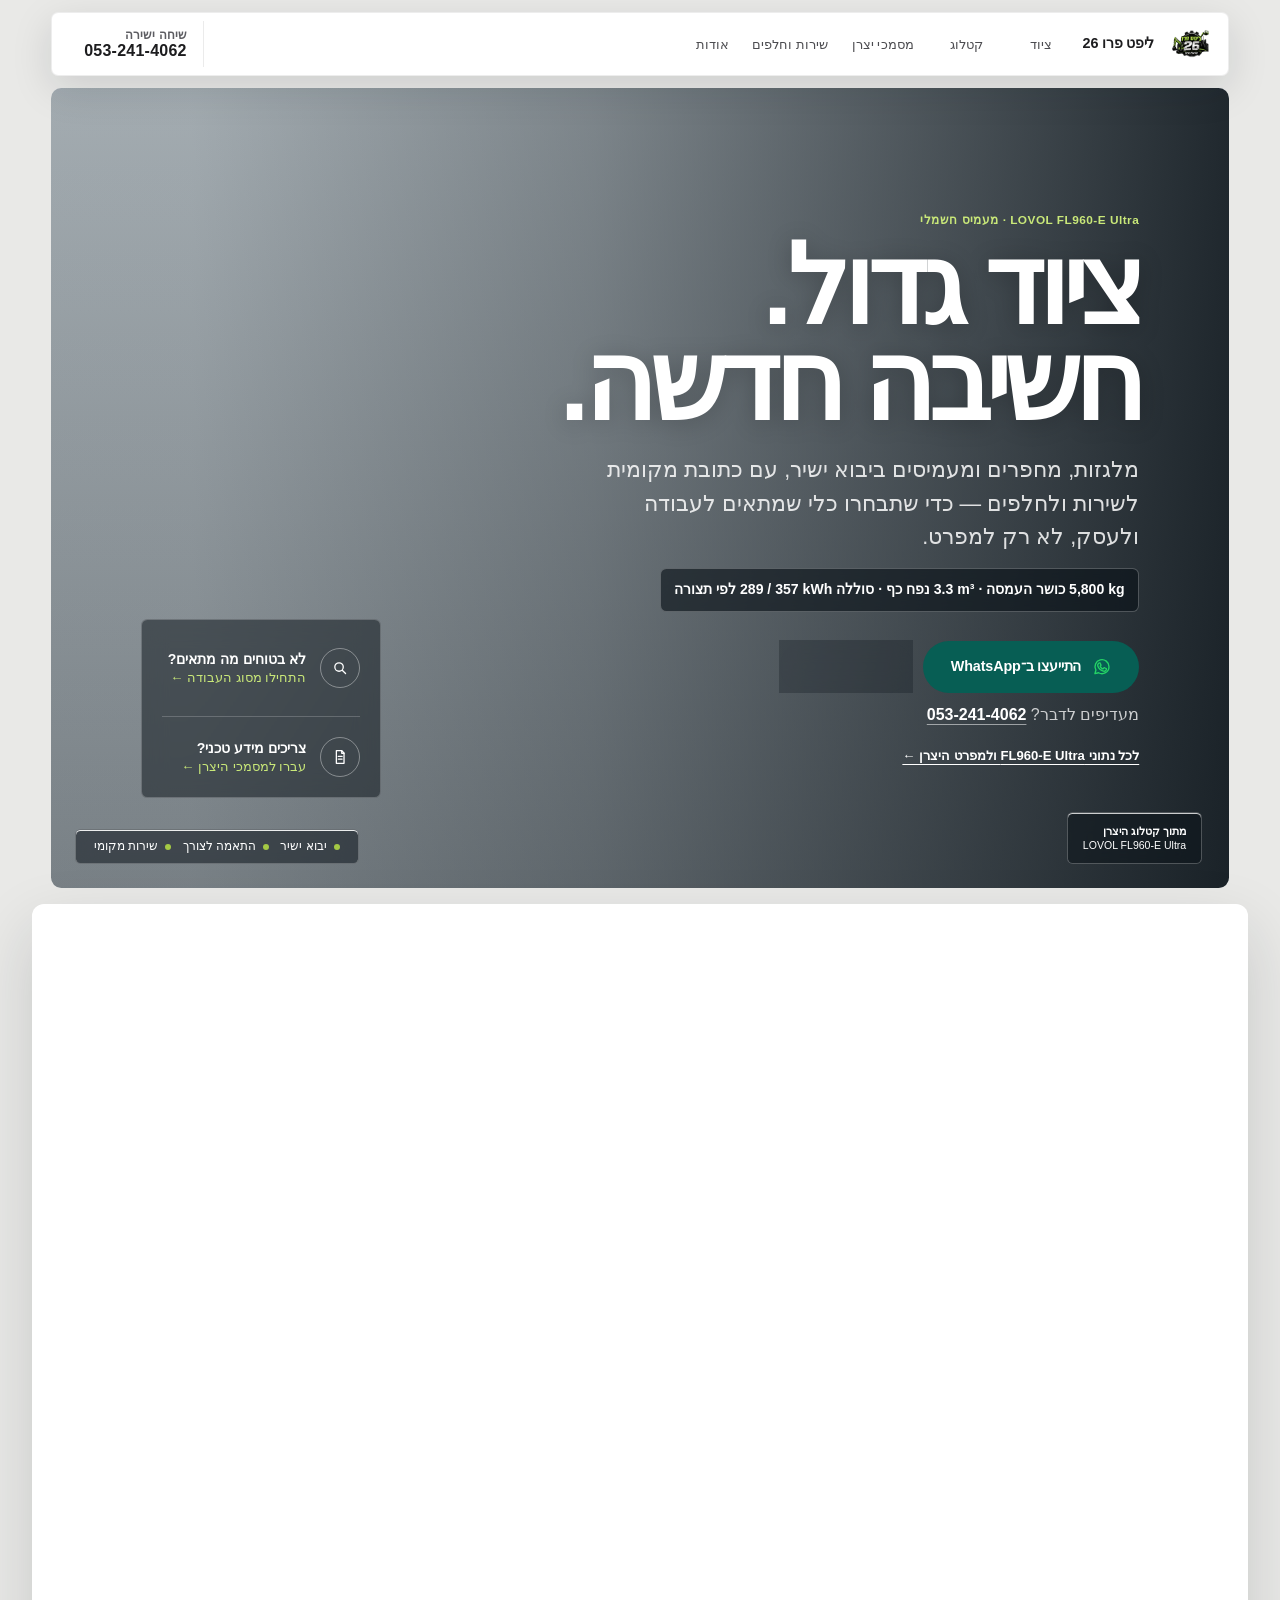
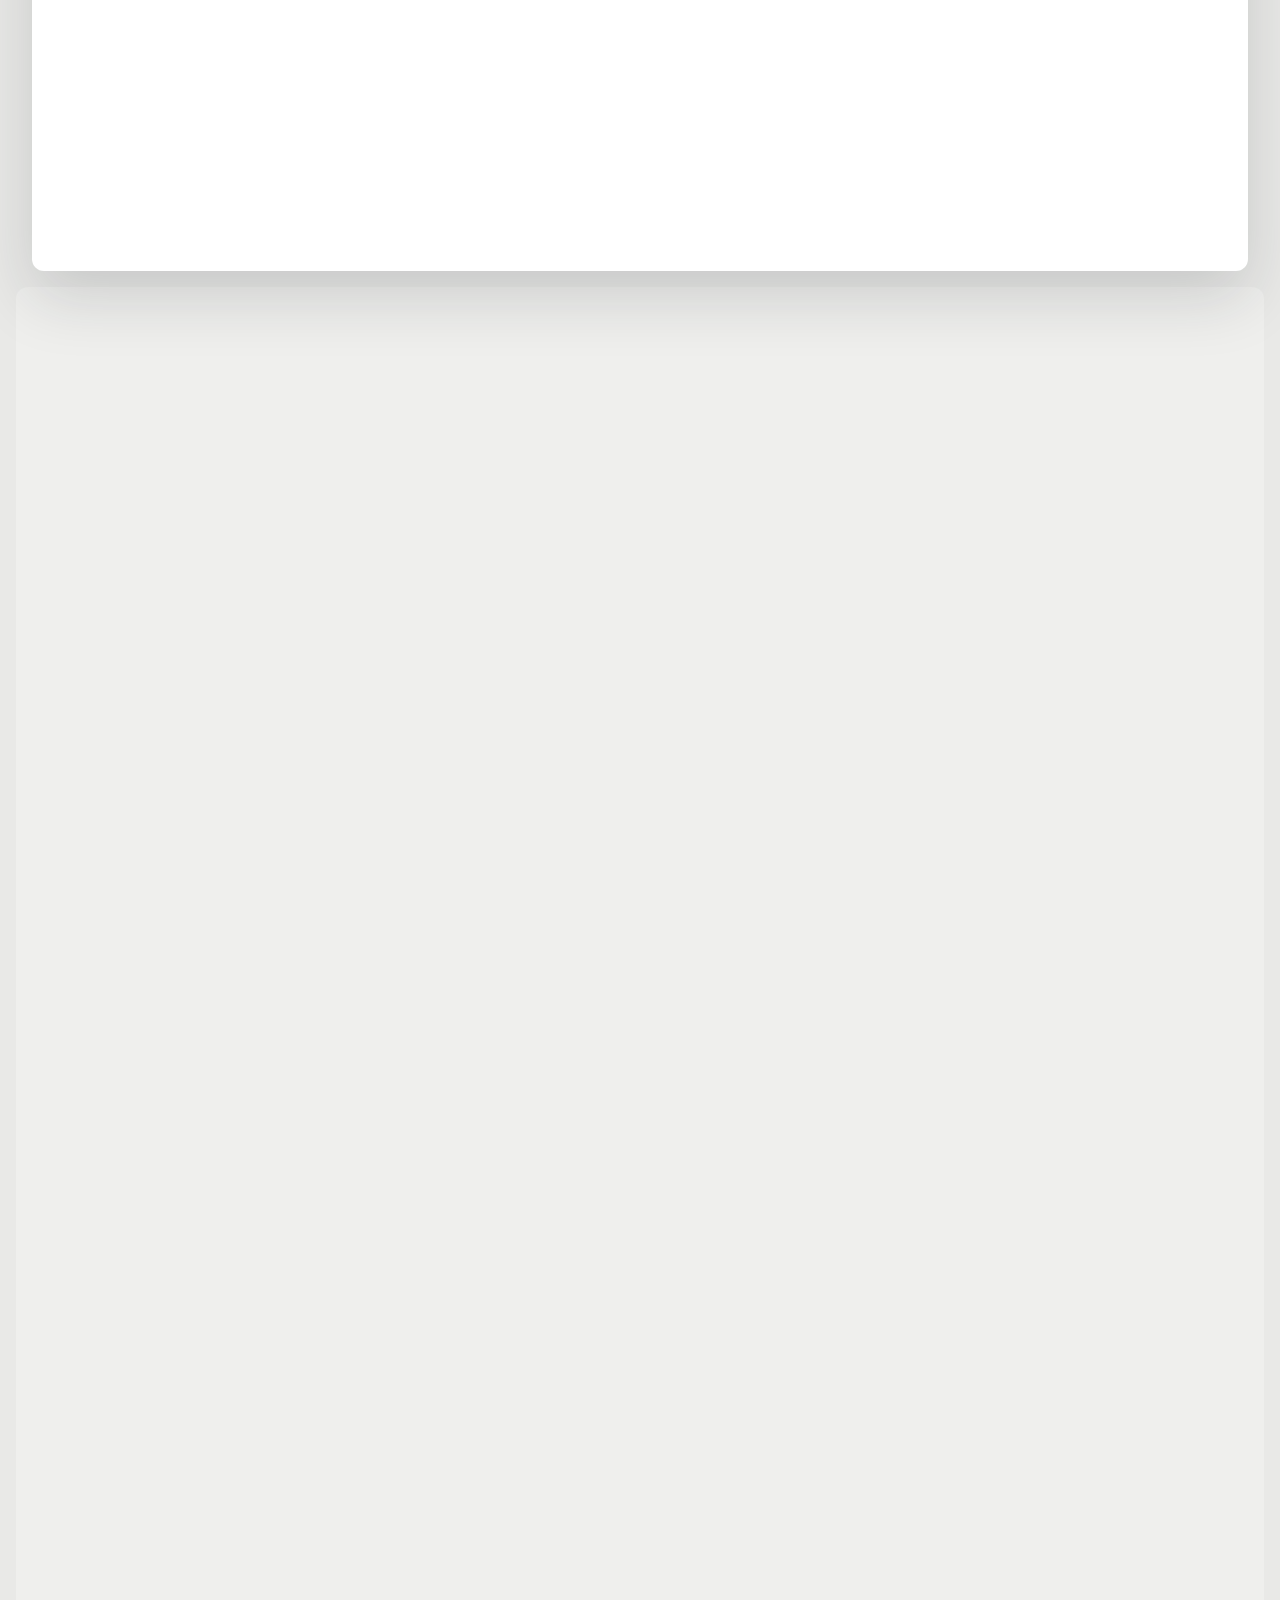
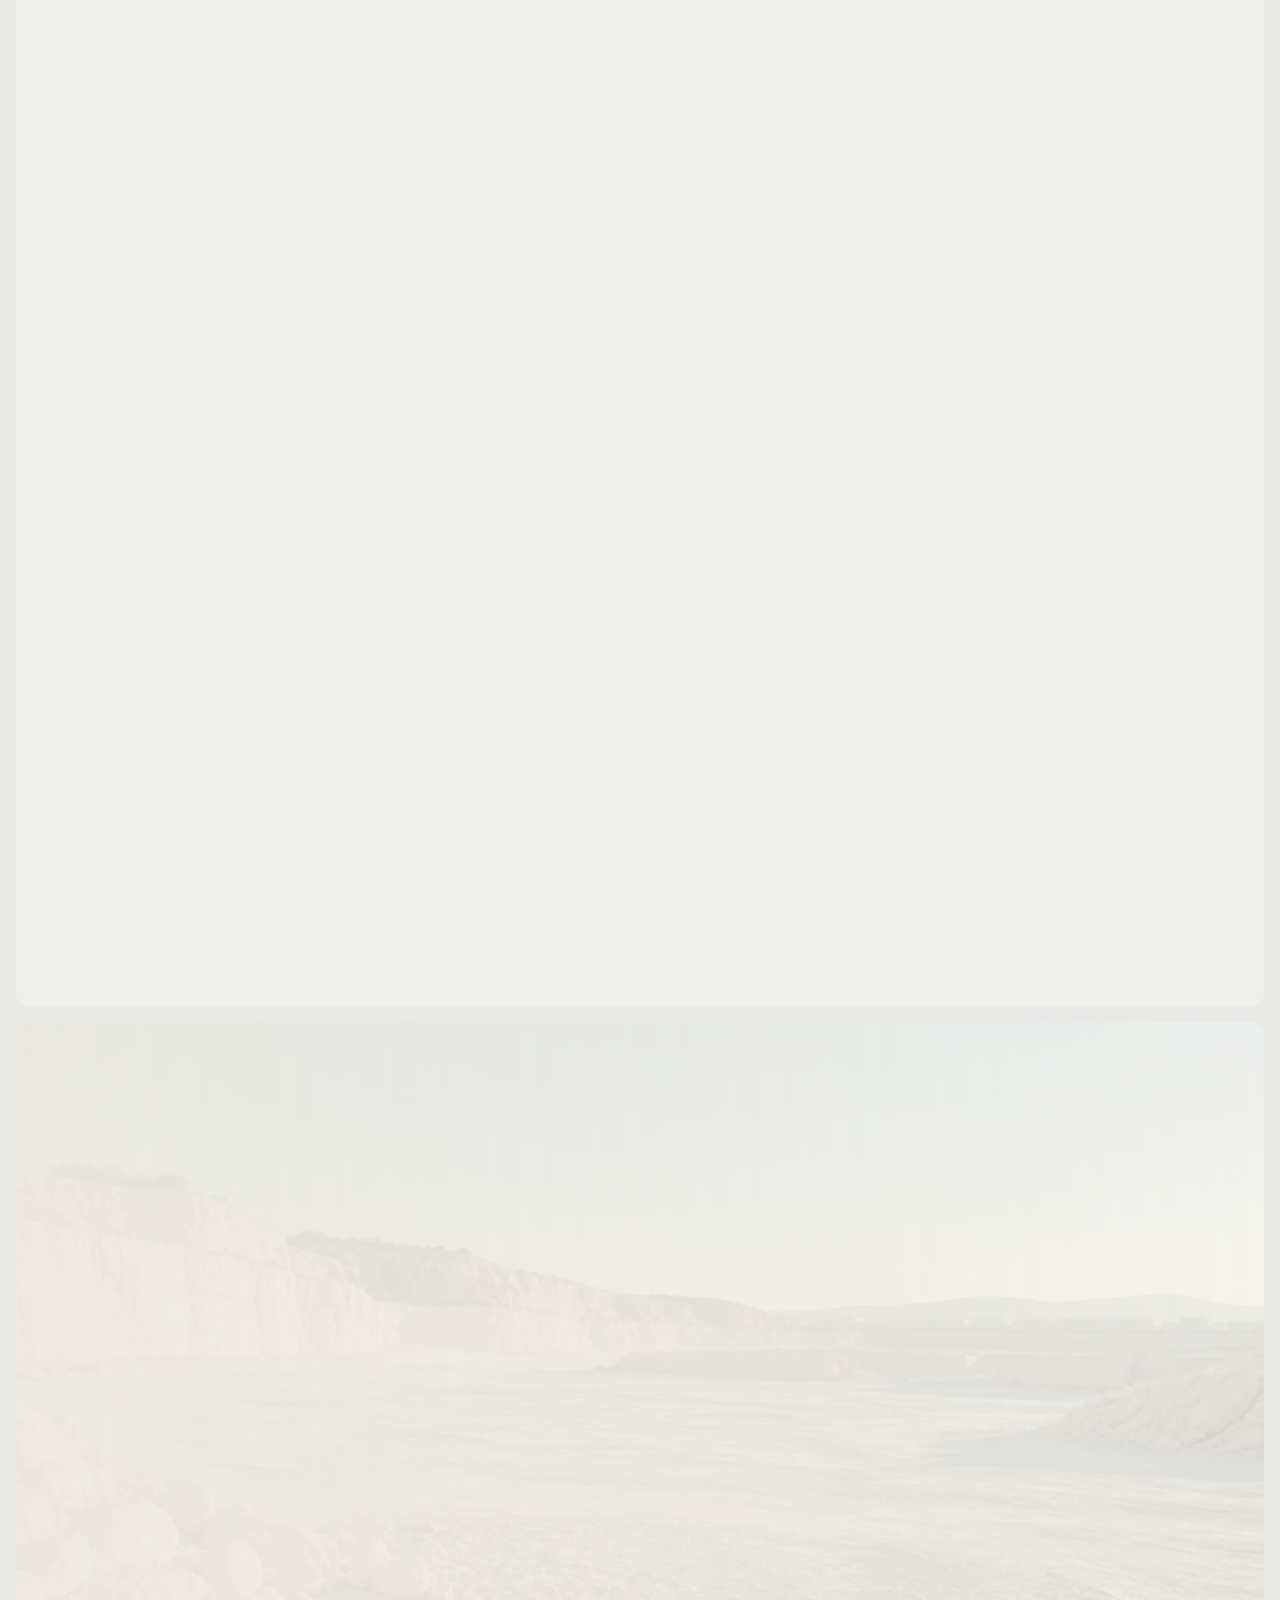
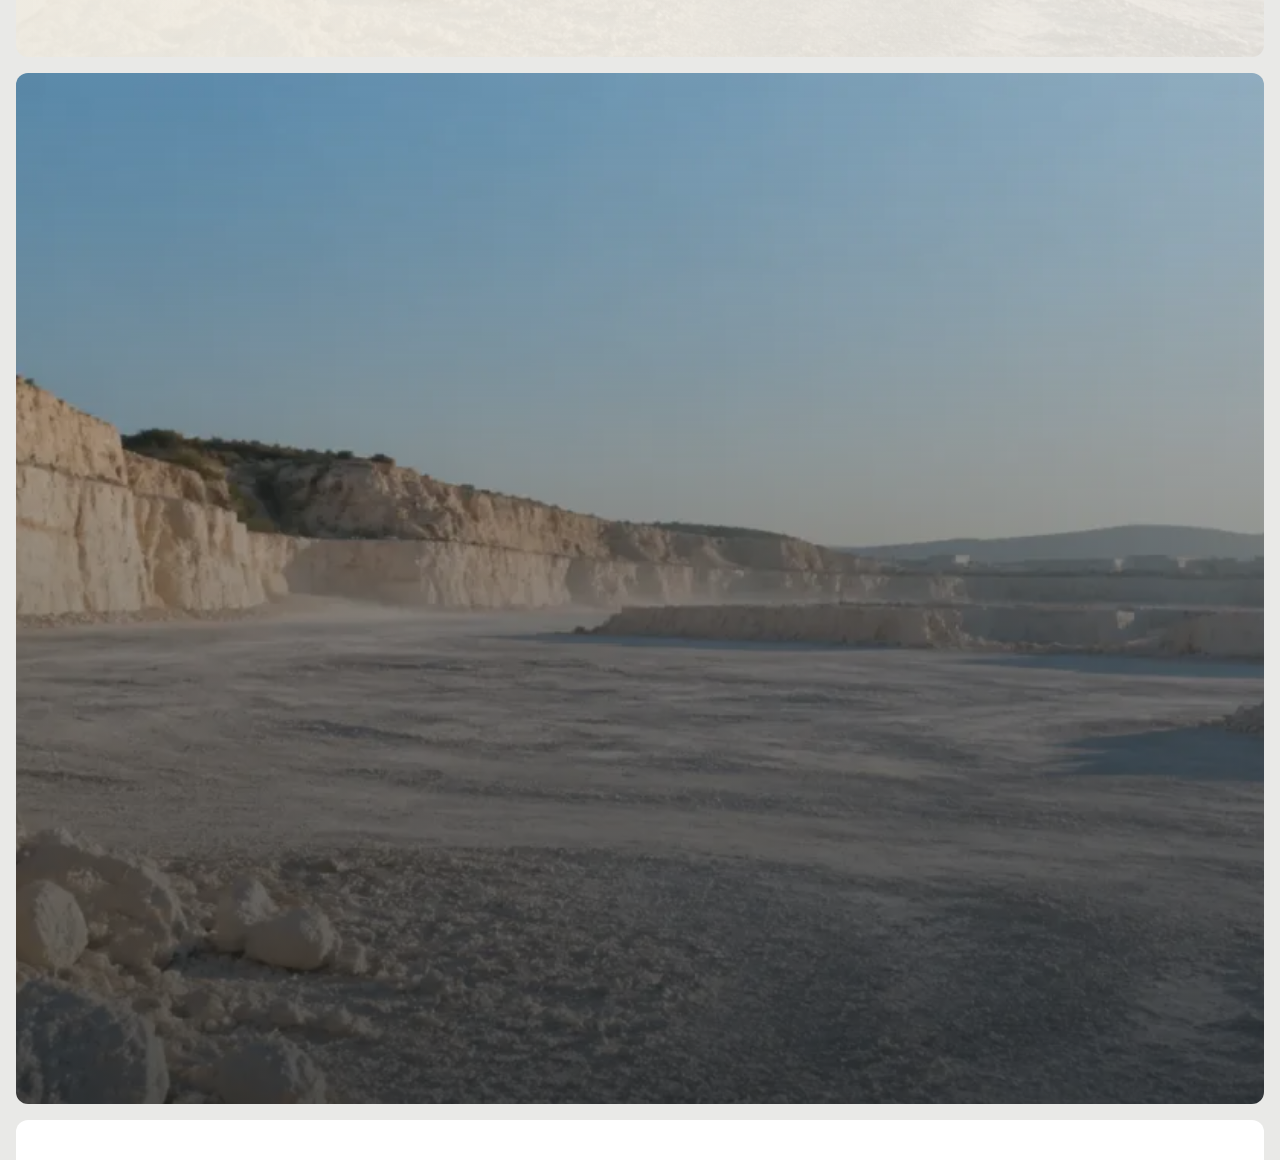
==== commit fa79990f: "Feature electric LOVOL loader on catalogue homepage" ====
--- a/landing-site/index.html
+++ b/landing-site/index.html
@@ -10,7 +10,7 @@
     <meta name="theme-color" content="#f4f0e8" />
     <title>Lift Pro 26 Israel | ציוד גדול. חשיבה חדשה.</title>
     <link rel="icon" href="./assets/brand/lift-pro-26-logo-runtime.webp" type="image/webp" />
-    <link rel="stylesheet" href="./styles.css?v=33" />
+    <link rel="stylesheet" href="./styles.css?v=34" />
     <script defer src="./hero.js?v=9"></script>
   </head>
   <body data-active-theme="hero" data-whatsapp-destination="972532414062">
@@ -71,12 +71,13 @@
         <div class="hero-inner">
           <div class="hero-copy reveal-group">
             <div class="hero-message">
-              <p class="hero-kicker">ציוד מכני הנדסי · יבוא ישיר לישראל</p>
+              <p class="hero-kicker"><bdi>LOVOL FL960-E Ultra</bdi> · מעמיס חשמלי</p>
               <h1 id="hero-title">ציוד גדול. <span>חשיבה חדשה.</span></h1>
               <p class="hero-lead">
                 מלגזות, מחפרים ומעמיסים ביבוא ישיר, עם כתובת מקומית לשירות ולחלפים —
                 כדי שתבחרו כלי שמתאים לעבודה ולעסק, לא רק למפרט.
               </p>
+              <p class="hero-model-data"><bdi dir="ltr">5,800 kg</bdi> כושר העמסה · <bdi dir="ltr">3.3 m³</bdi> נפח כף · סוללה <bdi dir="ltr">289 / 357 kWh</bdi> לפי תצורה</p>
               <div class="hero-actions">
                 <a
                   class="button whatsapp-action"
@@ -96,7 +97,7 @@
               <p class="hero-contact-note">
                 מעדיפים לדבר? <a href="tel:+972532414062" data-lead-channel="phone" data-lead-context="homepage-hero">053-241-4062</a>
               </p>
-              <p class="hero-source-note">22 דגמים מ־LOVOL ומ־NICOSAIL, עם נתוני מפתח ומסמכי מקור.</p>
+              <p class="hero-source-note"><a href="./catalogue/product/index.html?model=fl960-e-ultra">לכל נתוני <bdi>FL960-E Ultra</bdi> ולמפרט היצרן ←</a></p>
             </div>
             <aside class="hero-help" aria-label="קיצורי דרך לבחירת ציוד">
               <a href="#equipment">
@@ -116,20 +117,21 @@
 
           <figure class="hero-visual reveal-group">
             <div class="hero-scene">
-              <img
-                class="hero-scene-photo"
-                src="./assets/hero/lovol-fl918-quarry-768.webp"
-                srcset="./assets/hero/lovol-fl918-quarry-768.webp 768w, ./assets/hero/lovol-fl918-quarry-1440.webp 1440w"
-                sizes="(max-width: 48rem) 100vw, 50vw"
-                width="768"
-                height="576"
-                decoding="async"
-                fetchpriority="high"
-                alt="מעמיס אופני LOVOL FL918 באתר עבודה הררי"
-              />
+              <picture>
+                <source media="(max-width: 48rem)" srcset="./assets/hero/lovol-fl960-e-ultra-mobile.webp" />
+                <img
+                  class="hero-scene-photo"
+                  src="./assets/hero/lovol-fl960-e-ultra-desktop.webp"
+                  width="1440"
+                  height="966"
+                  decoding="async"
+                  fetchpriority="high"
+                  alt="מעמיס אופני חשמלי LOVOL FL960-E Ultra בצבע ירוק מתוך קטלוג היצרן"
+                />
+              </picture>
               <div class="hero-scene-label" aria-hidden="true">
                 <span>מתוך קטלוג היצרן</span>
-                <strong>LOVOL FL918</strong>
+                <strong>LOVOL FL960-E Ultra</strong>
               </div>
             </div>
             <figcaption>
--- a/landing-site/styles.css
+++ b/landing-site/styles.css
@@ -2528,8 +2528,28 @@
   color: rgba(255, 255, 255, 0.84);
 }
 
+body:not(.inner-page) .hero-model-data {
+  max-width: 37rem;
+  margin-block: 0.9rem 0;
+  padding: 0.65rem 0.85rem;
+  border: 1px solid rgba(255, 255, 255, 0.25);
+  border-radius: 0.4rem;
+  background: rgba(9, 17, 23, 0.62);
+  color: #fff;
+  font-size: 0.88rem;
+  font-weight: 700;
+  line-height: 1.5;
+  backdrop-filter: blur(10px);
+}
+
 body:not(.inner-page) .hero-source-note {
   color: rgba(255, 255, 255, 0.68);
+}
+
+body:not(.inner-page) .hero-source-note a {
+  color: #fff;
+  font-weight: 700;
+  text-underline-offset: 0.25rem;
 }
 
 body:not(.inner-page) .hero-actions .button {
@@ -2595,8 +2615,7 @@
 }
 
 body:not(.inner-page) .hero-scene-photo {
-  object-position: center 56%;
-  transform: scale(1.02);
+  object-position: center 66%;
 }
 
 body:not(.inner-page) .hero-scene-label {
@@ -2903,7 +2922,7 @@
   }
 
   body:not(.inner-page) .hero-scene-photo {
-    object-position: 45% 56%;
+    object-position: center 66%;
   }
 
   body:not(.inner-page) .hero-scene-label,
